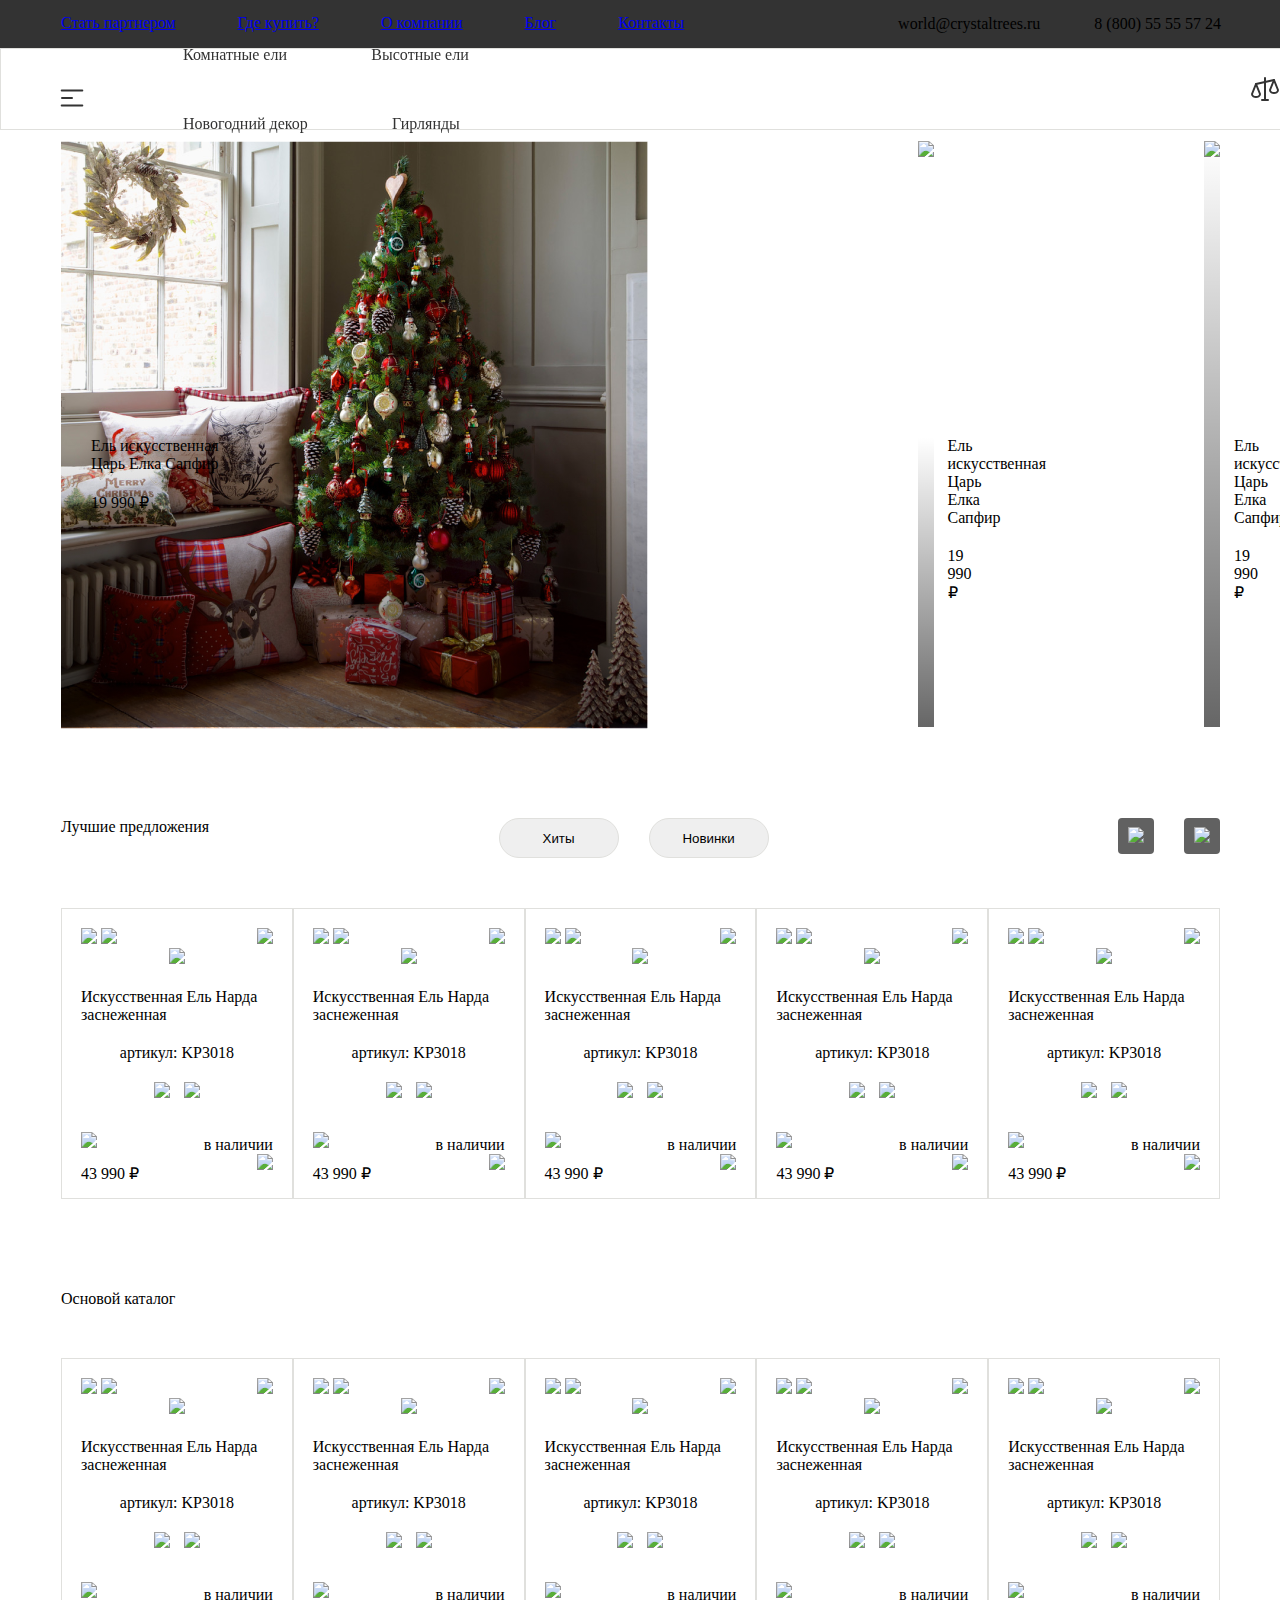
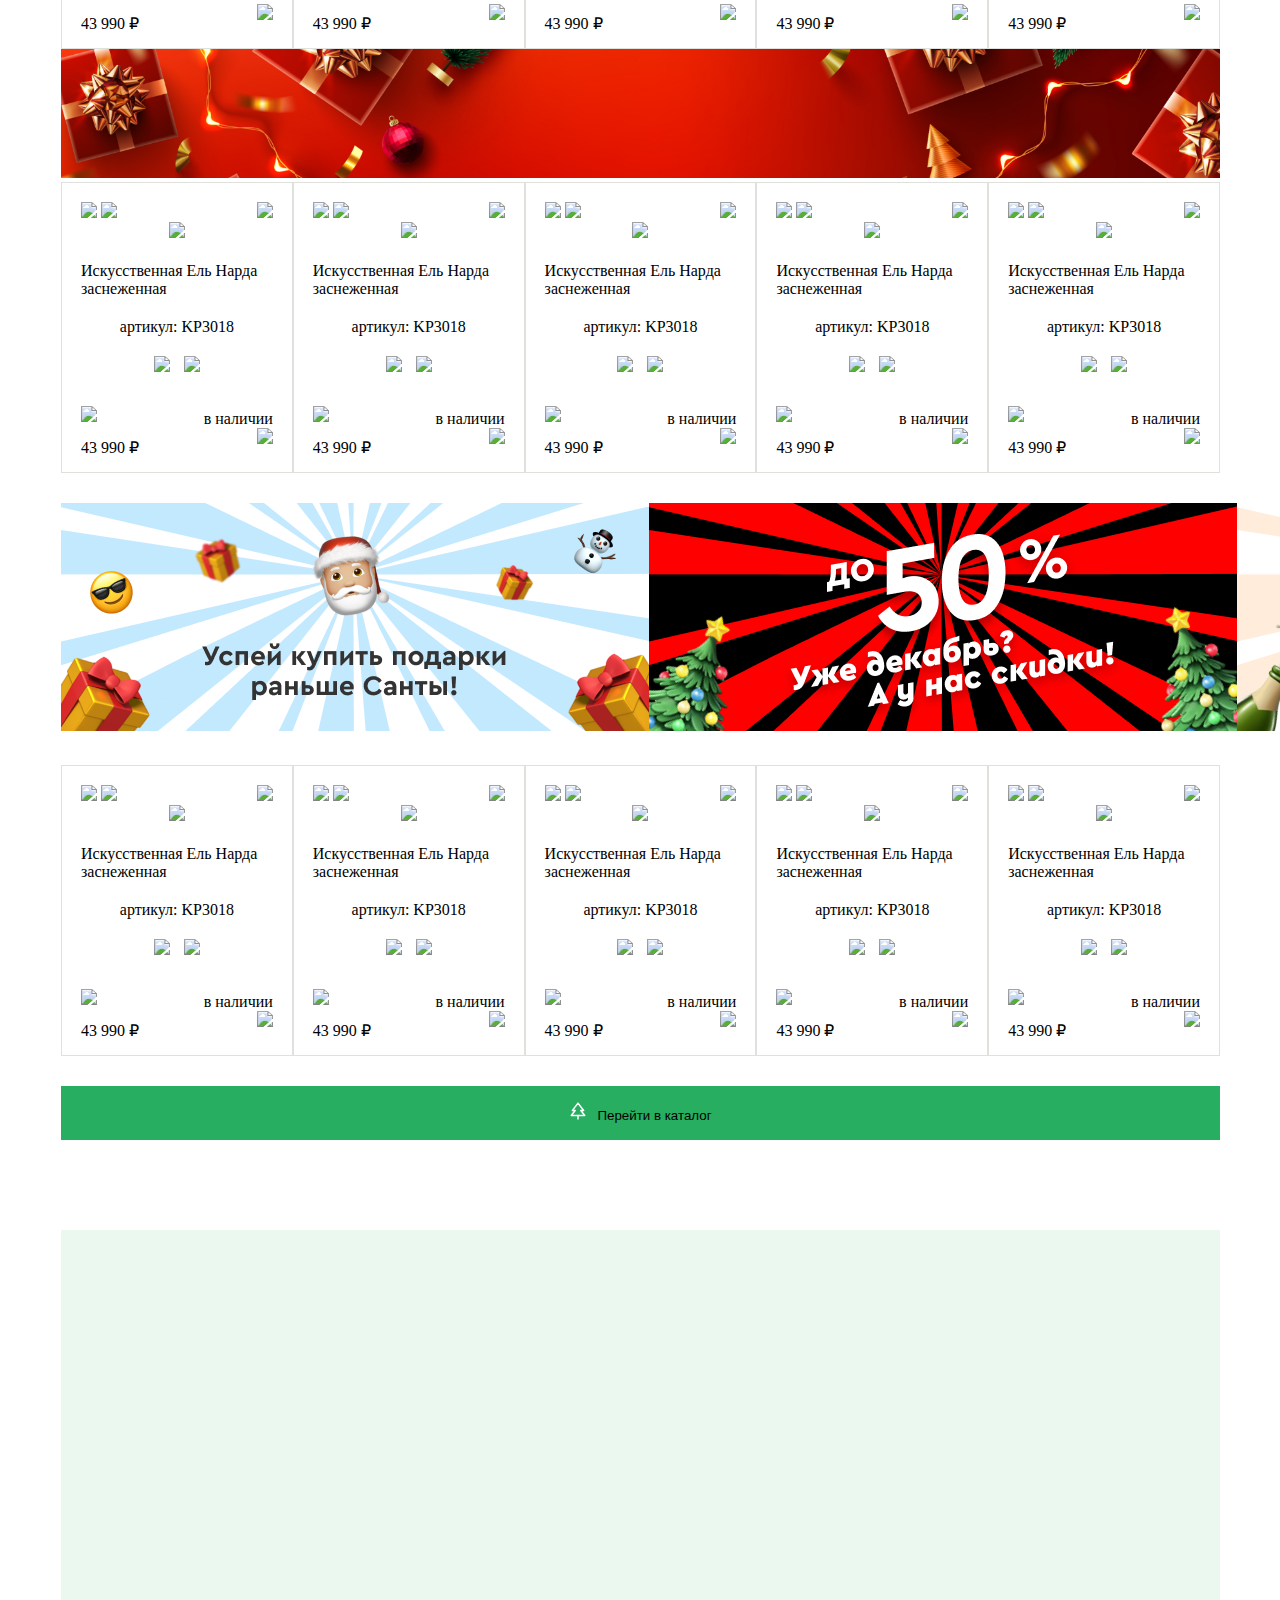
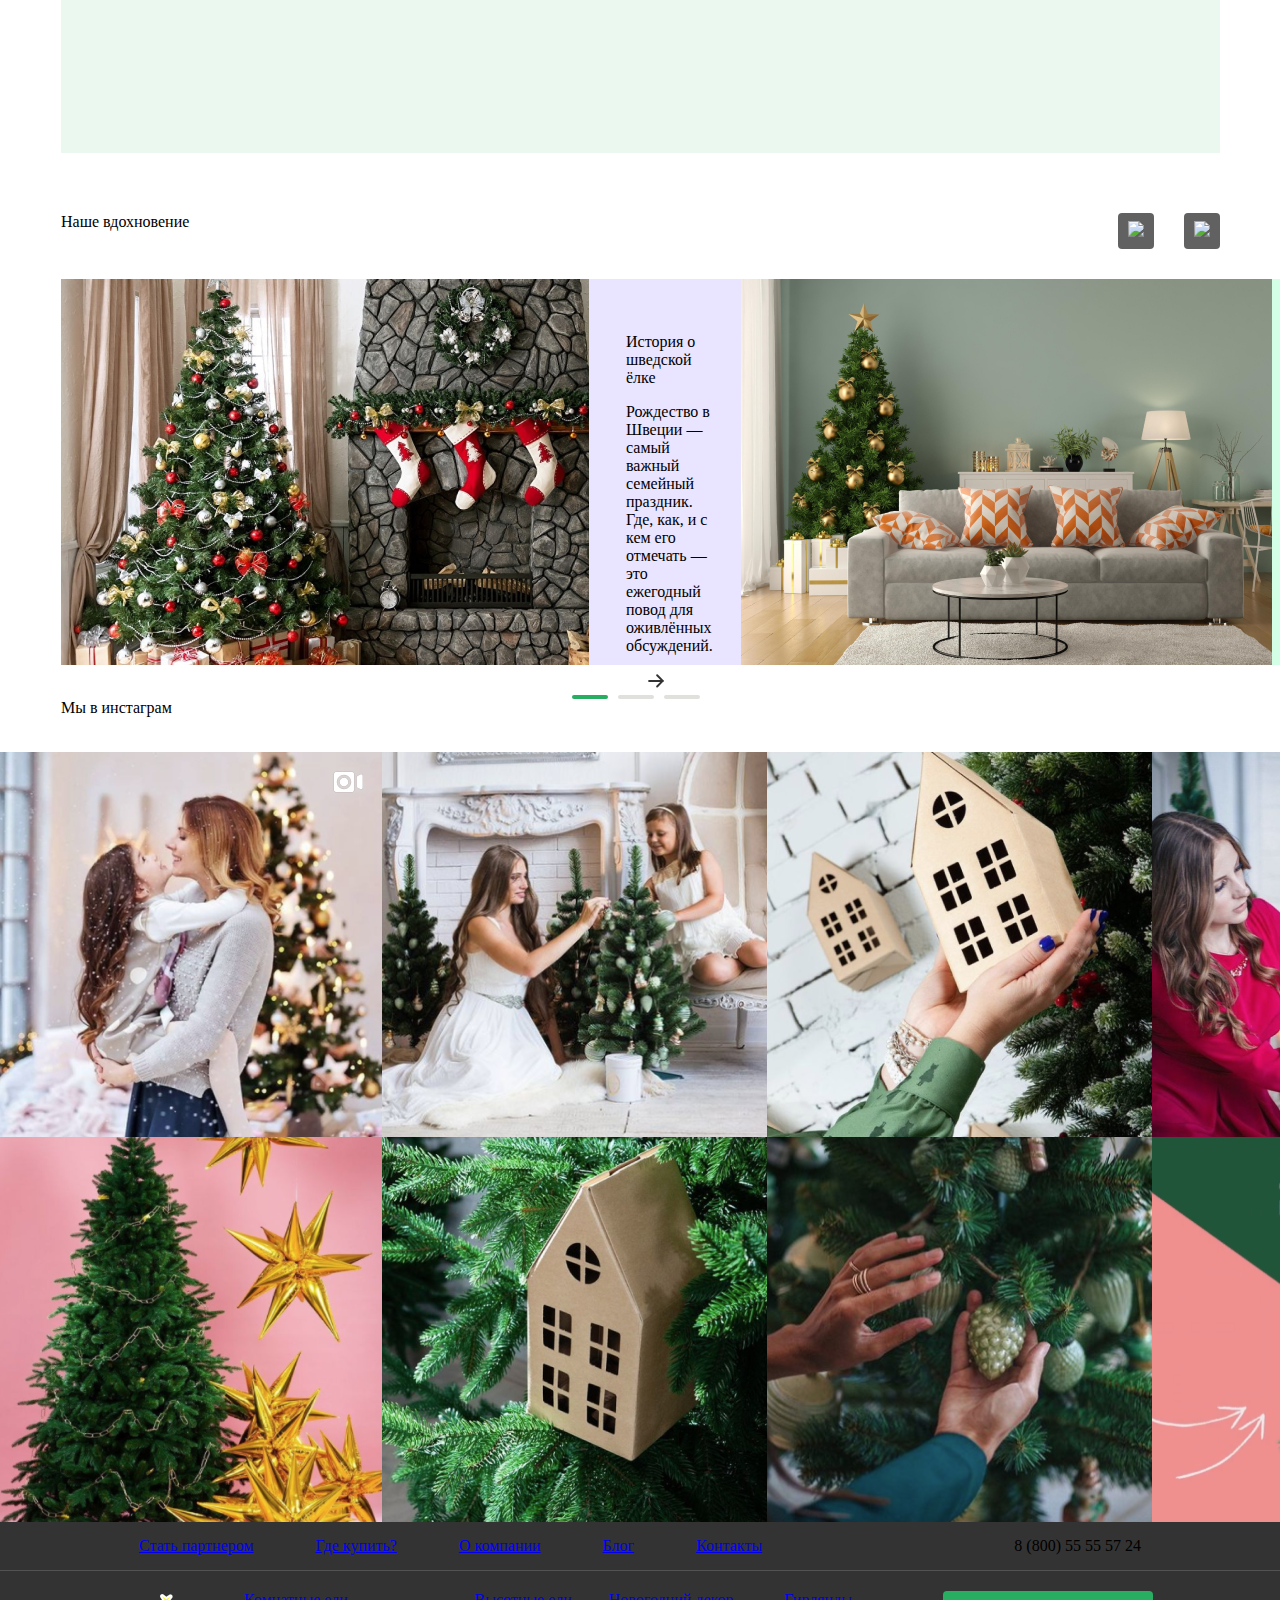
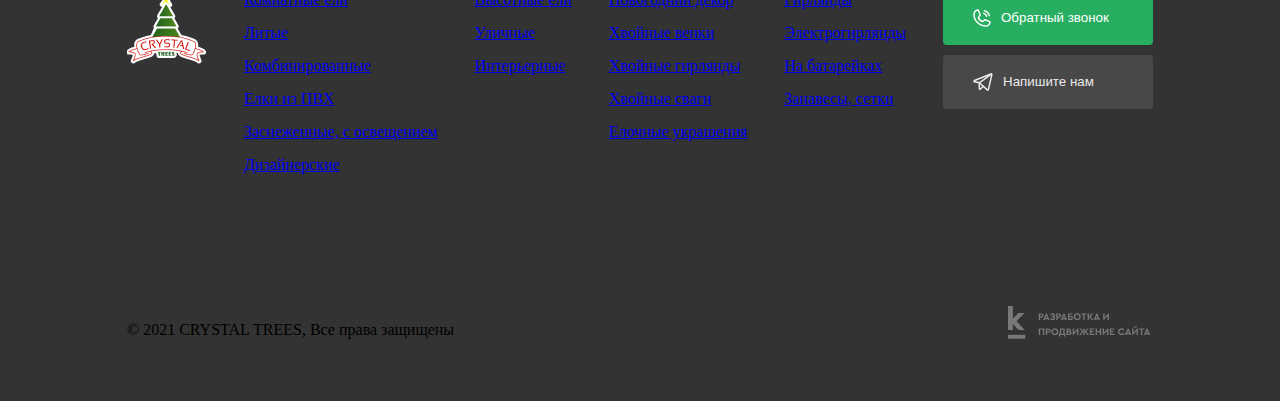
==== index.html @ 67f98f0d ""doing burger menu"" ====
<!DOCTYPE html>
<html lang="ru">
<head>
    <meta charset="UTF-8">
    <meta name="viewport" content="width=device-width, initial-scale=1.0">
    <title>Главная</title>
    <link type="image/x-icon" rel="icon" href="/public/favicon.ico">
    <link rel="stylesheet" href="css/main.css">
</head>
<body class = "body">
    <div class="wrapper">
            <div class="header">
                <div class="top_line">
                    <a class = "link" href="//google.com">Стать партнером</a>
                    <a class = "link" href="//google.com">Где купить?</a>
                    <a class = "link" href="//google.com">О компании</a>
                    <a class = "link" href="//google.com">Блог</a>
                    <a class = "link" href="//google.com">Контакты</a>
                </div>
                <div class="info">
                    <span class="email-text">world@crystaltrees.ru</span>
                    <span class="email-text phone">8 (800) 55 55 57 24</span>
                </div>
            </div> 
        <div class="sticky-menu">
            <div class="burger">
                <input id="burger_toggle" type="checkbox">
                <label class="burger_icon" for="burger_toggle"></label>
                <ul class="menu_box">
                    <div class="burger_products">
                        <li>Комнатные ели</li>
                        <li>Высотные ели</li>
                        <li>Новогодний декор</li>
                        <li>Гирлянды</li>
                    </div>
                    <div class="burger_social"></div>
                    <div class="burger_banner"></div>
                </ul>
            </div>
            <div class="logo_wrap">
                <img class="logo" src="/img/logo.svg" alt="">               
            </div>
            <div class="sticky-menu-nav">
                <div class="nav_items">
                    <ul class="nav_items_list">
                        <li class="nav_item_head"><a class="title" href="#">Комнатные ели<span class="arrowdown"></span></a>
                            <ul class="submenu">
                                <li class="nav_item_content">Литые</li>
                                <li class="nav_item_content">Комбинированные</li>
                                <li class="nav_item_content">Елки из ПВХ</li>
                                <li class="nav_item_content">Заснеженные, с освещением</li>
                                <li class="nav_item_content">Дизайнерские</li>
                            </ul>
                        </li>
                        <li class="nav_item_head"><a class="title" href="#">Высотные ели<span class="arrowdown"></span></a></li>
                        <li class="nav_item_head"><a class="title" href="#">Новогодний декор<span class="arrowdown"></span></a></li>
                        <li class="nav_item_head"><a class="title" href="#">Гирлянды<span class="arrowdown"></span></a></li>
                    </ul>
                </div>
            </div>
            <div class="sticky-menu-func">
                <div class="search">
                </div>
                <div class="scales">
                </div>
            </div>
        </div>
        <div class="container">
        <div class="banner">
            <div class="banner-wrap">
                <div class="ad">
                    <div class="bg_image">
                        <img src="/img/tsarspruce.png">
                    </div>
                    <div class="text_wrap">
                        <div class="bg"></div>
                        <div class="product_type">
                            <span>Ель искусственная</span>
                        </div>
                        <div class="product_name">
                            <span>Царь Елка Сапфир </span>
                        </div>
                        <div class="space-between product_price">
                            <span>19 990 ₽</span>
                        </div>
                    </div>
                </div>
                <div class="ad">
                    <div class="bg_image">
                        <img src="/img/tsarspruce2.png">
                    </div>
                    <div class="text_wrap">
                        <div class="bg"></div>
                        <div class="product_type">
                            <span>Ель искусственная</span>
                        </div>
                        <div class="product_name">
                            <span>Царь Елка Сапфир </span>
                        </div>
                        <div class="space-between product_price">
                            <span>19 990 ₽</span>
                        </div>
                    </div>
                </div>
                <div class="ad">
                    <div class="bg"></div>
                    <div class="bg_image">
                        <img src="/img/tsarspruce3.png">
                    </div>
                    <div class="text_wrap">
                        <div class="product_type">
                            <span>Ель искусственная</span>
                        </div>
                        <div class="product_name">
                            <span>Царь Елка Сапфир </span>
                        </div>
                        <div class="space-between product_price">
                            <span>19 990 ₽</span>
                        </div>
                    </div>
                </div>
            </div>
        </div>
        <div class="showcase best_offer">
            <div class="top">
                <span class="section_title">Лучшие предложения</span>
                <div class="buttons top">
                    <button class="best_offer__button">Хиты</button>
                    <button class="best_offer__button">Новинки</button>
                </div>
                <div class="arrows top">
                    <button class="best_offer_nav_button"><img src="/img/arrowleft.svg"></button>
                    <button class="best_offer_nav_button"><img src="/img/arrowright.svg"></button>
                </div>
            </div>
            <div class="best_offer_main_wrapper">
                <div class="best_offer_items">
                    <div class="product_item">
                        <div class="item_icons">
                            <div class="item_icons_badge">
                                <img src="/img/hit.svg">
                                <img src="/img/gift.svg">
                            </div>
                            <img class="showcasescale" src="/img/scalesshowcase.svg">
                        </div>
                        <div class="product_item_top">
                            <div class="item_image gap-between">
                                <img src="/img/sprucegarda.png">
                            </div>
                            <div class="item_name gap-between">
                                <span>Искусственная Ель Нарда заснеженная</span>
                            </div>
                            <div class="item_article gap-between">
                                <span>артикул: KP3018</span>
                            </div>
                            <div class="item_rating">
                                <img class="rating" src="/img/rating.svg">
                                <a href="#"><img src="/img/review.svg"></a>
                            </div>
                        </div>
                        <div class="product_item_bottom">
                            <div class="product_item_height">
                                <a href="#"><img src="/img/size.svg"></a>
                                <span class="avilability">в наличии</span>
                            </div>
                            <div class="product_item_price">
                                <div class="product_item_price_wrap">
                                    <span class="showcase_price">43 990 ₽</span>
                                    <div class="product_item_sale_price"></div>
                                </div>
                                <div class="product_item_buy">
                                    <a><img src="/img/shoppingcartgreen.svg"></a>
                                </div>
                            </div>
                        </div>
                    </div>
                    <div class="product_item">
                        <div class="item_icons">
                            <div class="item_icons_badge">
                                <img src="/img/hit.svg">
                                <img src="/img/gift.svg">
                            </div>
                            <img class="showcasescale" src="/img/scalesshowcase.svg">
                        </div>
                        <div class="product_item_top">
                            <div class="item_image gap-between">
                                <img src="/img/sprucegarda.png">
                            </div>
                            <div class="item_name gap-between">
                                <span>Искусственная Ель Нарда заснеженная</span>
                            </div>
                            <div class="item_article gap-between">
                                <span>артикул: KP3018</span>
                            </div>
                            <div class="item_rating">
                                <img class="rating" src="/img/rating.svg">
                                <a href="#"><img src="/img/review.svg"></a>
                            </div>
                        </div>
                        <div class="product_item_bottom">
                            <div class="product_item_height">
                                <a href="#"><img src="/img/size.svg"></a>
                                <span class="avilability">в наличии</span>
                            </div>
                            <div class="product_item_price">
                                <div class="product_item_price_wrap">
                                    <span class="showcase_price">43 990 ₽</span>
                                    <div class="product_item_sale_price"></div>
                                </div>
                                <div class="product_item_buy">
                                    <a><img src="/img/shoppingcartgreen.svg"></a>
                                </div>
                            </div>
                        </div>
                    </div>
                    <div class="product_item">
                        <div class="item_icons">
                            <div class="item_icons_badge">
                                <img src="/img/hit.svg">
                                <img src="/img/gift.svg">
                            </div>
                            <img class="showcasescale" src="/img/scalesshowcase.svg">
                        </div>
                        <div class="product_item_top">
                            <div class="item_image gap-between">
                                <img src="/img/sprucegarda.png">
                            </div>
                            <div class="item_name gap-between">
                                <span>Искусственная Ель Нарда заснеженная</span>
                            </div>
                            <div class="item_article gap-between">
                                <span>артикул: KP3018</span>
                            </div>
                            <div class="item_rating">
                                <img class="rating" src="/img/rating.svg">
                                <a href="#"><img src="/img/review.svg"></a>
                            </div>
                        </div>
                        <div class="product_item_bottom">
                            <div class="product_item_height">
                                <a href="#"><img src="/img/size.svg"></a>
                                <span class="avilability">в наличии</span>
                            </div>
                            <div class="product_item_price">
                                <div class="product_item_price_wrap">
                                    <span class="showcase_price">43 990 ₽</span>
                                    <div class="product_item_sale_price"></div>
                                </div>
                                <div class="product_item_buy">
                                    <a><img src="/img/shoppingcartgreen.svg"></a>
                                </div>
                            </div>
                        </div>
                    </div>
                    <div class="product_item">
                        <div class="item_icons">
                            <div class="item_icons_badge">
                                <img src="/img/hit.svg">
                                <img src="/img/gift.svg">
                            </div>
                            <img class="showcasescale" src="/img/scalesshowcase.svg">
                        </div>
                        <div class="product_item_top">
                            <div class="item_image gap-between">
                                <img src="/img/sprucegarda.png">
                            </div>
                            <div class="item_name gap-between">
                                <span>Искусственная Ель Нарда заснеженная</span>
                            </div>
                            <div class="item_article gap-between">
                                <span>артикул: KP3018</span>
                            </div>
                            <div class="item_rating">
                                <img class="rating" src="/img/rating.svg">
                                <a href="#"><img src="/img/review.svg"></a>
                            </div>
                        </div>
                        <div class="product_item_bottom">
                            <div class="product_item_height">
                                <a href="#"><img src="/img/size.svg"></a>
                                <span class="avilability">в наличии</span>
                            </div>
                            <div class="product_item_price">
                                <div class="product_item_price_wrap">
                                    <span class="showcase_price">43 990 ₽</span>
                                    <div class="product_item_sale_price"></div>
                                </div>
                                <div class="product_item_buy">
                                    <a><img src="/img/shoppingcartgreen.svg"></a>
                                </div>
                            </div>
                        </div>
                    </div>
                    <div class="product_item">
                        <div class="item_icons">
                            <div class="item_icons_badge">
                                <img src="/img/hit.svg">
                                <img src="/img/gift.svg">
                            </div>
                            <img class="showcasescale" src="/img/scalesshowcase.svg">
                        </div>
                        <div class="product_item_top">
                            <div class="item_image gap-between">
                                <img src="/img/sprucegarda.png">
                            </div>
                            <div class="item_name gap-between">
                                <span>Искусственная Ель Нарда заснеженная</span>
                            </div>
                            <div class="item_article gap-between">
                                <span>артикул: KP3018</span>
                            </div>
                            <div class="item_rating">
                                <img class="rating" src="/img/rating.svg">
                                <a href="#"><img src="/img/review.svg"></a>
                            </div>
                        </div>
                        <div class="product_item_bottom">
                            <div class="product_item_height">
                                <a href="#"><img src="/img/size.svg"></a>
                                <span class="avilability">в наличии</span>
                            </div>
                            <div class="product_item_price">
                                <div class="product_item_price_wrap">
                                    <span class="showcase_price">43 990 ₽</span>
                                    <div class="product_item_sale_price"></div>
                                </div>
                                <div class="product_item_buy">
                                    <a><img src="/img/shoppingcartgreen.svg"></a>
                                </div>
                            </div>
                        </div>
                    </div>
                </div>
            </div>
        </div>
        <div class="showcase main_catalog">
            <div class="top">
                <span class="section_title">Основой каталог</span>
            </div>
            <div class="main_catalog_main_wrapper">
                <div class="main_catalog_items">
                    <div class="promo">
                        <div class="product_item">
                            <div class="item_icons">
                                <div class="item_icons_badge">
                                    <img src="/img/hit.svg">
                                    <img src="/img/gift.svg">
                                </div>
                                <img class="showcasescale" src="/img/scalesshowcase.svg">
                            </div>
                            <div class="product_item_top">
                                <div class="item_image gap-between">
                                    <img src="/img/sprucegarda.png">
                                </div>
                                <div class="item_name gap-between">
                                    <span>Искусственная Ель Нарда заснеженная</span>
                                </div>
                                <div class="item_article gap-between">
                                    <span>артикул: KP3018</span>
                                </div>
                                <div class="item_rating">
                                    <img class="rating" src="/img/rating.svg">
                                    <a href="#"><img src="/img/review.svg"></a>
                                </div>
                            </div>
                            <div class="product_item_bottom">
                                <div class="product_item_height">
                                    <a href="#"><img src="/img/size.svg"></a>
                                    <span class="avilability">в наличии</span>
                                </div>
                                <div class="product_item_price">
                                    <div class="product_item_price_wrap">
                                        <span class="showcase_price">43 990 ₽</span>
                                        <div class="product_item_sale_price"></div>
                                    </div>
                                    <div class="product_item_buy">
                                        <a><img src="/img/shoppingcartgreen.svg"></a>
                                    </div>
                                </div>
                            </div>
                        </div>
                        <div class="product_item">
                            <div class="item_icons">
                                <div class="item_icons_badge">
                                    <img src="/img/hit.svg">
                                    <img src="/img/gift.svg">
                                </div>
                                <img class="showcasescale" src="/img/scalesshowcase.svg">
                            </div>
                            <div class="product_item_top">
                                <div class="item_image gap-between">
                                    <img src="/img/sprucegarda.png">
                                </div>
                                <div class="item_name gap-between">
                                    <span>Искусственная Ель Нарда заснеженная</span>
                                </div>
                                <div class="item_article gap-between">
                                    <span>артикул: KP3018</span>
                                </div>
                                <div class="item_rating">
                                    <img class="rating" src="/img/rating.svg">
                                    <a href="#"><img src="/img/review.svg"></a>
                                </div>
                            </div>
                            <div class="product_item_bottom">
                                <div class="product_item_height">
                                    <a href="#"><img src="/img/size.svg"></a>
                                    <span class="avilability">в наличии</span>
                                </div>
                                <div class="product_item_price">
                                    <div class="product_item_price_wrap">
                                        <span class="showcase_price">43 990 ₽</span>
                                        <div class="product_item_sale_price"></div>
                                    </div>
                                    <div class="product_item_buy">
                                        <a><img src="/img/shoppingcartgreen.svg"></a>
                                    </div>
                                </div>
                            </div>
                        </div>
                        <div class="product_item">
                            <div class="item_icons">
                                <div class="item_icons_badge">
                                    <img src="/img/hit.svg">
                                    <img src="/img/gift.svg">
                                </div>
                                <img class="showcasescale" src="/img/scalesshowcase.svg">
                            </div>
                            <div class="product_item_top">
                                <div class="item_image gap-between">
                                    <img src="/img/sprucegarda.png">
                                </div>
                                <div class="item_name gap-between">
                                    <span>Искусственная Ель Нарда заснеженная</span>
                                </div>
                                <div class="item_article gap-between">
                                    <span>артикул: KP3018</span>
                                </div>
                                <div class="item_rating">
                                    <img class="rating" src="/img/rating.svg">
                                    <a href="#"><img src="/img/review.svg"></a>
                                </div>
                            </div>
                            <div class="product_item_bottom">
                                <div class="product_item_height">
                                    <a href="#"><img src="/img/size.svg"></a>
                                    <span class="avilability">в наличии</span>
                                </div>
                                <div class="product_item_price">
                                    <div class="product_item_price_wrap">
                                        <span class="showcase_price">43 990 ₽</span>
                                        <div class="product_item_sale_price"></div>
                                    </div>
                                    <div class="product_item_buy">
                                        <a><img src="/img/shoppingcartgreen.svg"></a>
                                    </div>
                                </div>
                            </div>
                        </div>
                        <div class="product_item">
                            <div class="item_icons">
                                <div class="item_icons_badge">
                                    <img src="/img/hit.svg">
                                    <img src="/img/gift.svg">
                                </div>
                                <img class="showcasescale" src="/img/scalesshowcase.svg">
                            </div>
                            <div class="product_item_top">
                                <div class="item_image gap-between">
                                    <img src="/img/sprucegarda.png">
                                </div>
                                <div class="item_name gap-between">
                                    <span>Искусственная Ель Нарда заснеженная</span>
                                </div>
                                <div class="item_article gap-between">
                                    <span>артикул: KP3018</span>
                                </div>
                                <div class="item_rating">
                                    <img class="rating" src="/img/rating.svg">
                                    <a href="#"><img src="/img/review.svg"></a>
                                </div>
                            </div>
                            <div class="product_item_bottom">
                                <div class="product_item_height">
                                    <a href="#"><img src="/img/size.svg"></a>
                                    <span class="avilability">в наличии</span>
                                </div>
                                <div class="product_item_price">
                                    <div class="product_item_price_wrap">
                                        <span class="showcase_price">43 990 ₽</span>
                                        <div class="product_item_sale_price"></div>
                                    </div>
                                    <div class="product_item_buy">
                                        <a><img src="/img/shoppingcartgreen.svg"></a>
                                    </div>
                                </div>
                            </div>
                        </div>
                        <div class="product_item">
                            <div class="item_icons">
                                <div class="item_icons_badge">
                                    <img src="/img/hit.svg">
                                    <img src="/img/gift.svg">
                                </div>
                                <img class="showcasescale" src="/img/scalesshowcase.svg">
                            </div>
                            <div class="product_item_top">
                                <div class="item_image gap-between">
                                    <img src="/img/sprucegarda.png">
                                </div>
                                <div class="item_name gap-between">
                                    <span>Искусственная Ель Нарда заснеженная</span>
                                </div>
                                <div class="item_article gap-between">
                                    <span>артикул: KP3018</span>
                                </div>
                                <div class="item_rating">
                                    <img class="rating" src="/img/rating.svg">
                                    <a href="#"><img src="/img/review.svg"></a>
                                </div>
                            </div>
                            <div class="product_item_bottom">
                                <div class="product_item_height">
                                    <a href="#"><img src="/img/size.svg"></a>
                                    <span class="avilability">в наличии</span>
                                </div>
                                <div class="product_item_price">
                                    <div class="product_item_price_wrap">
                                        <span class="showcase_price">43 990 ₽</span>
                                        <div class="product_item_sale_price"></div>
                                    </div>
                                    <div class="product_item_buy">
                                        <a><img src="/img/shoppingcartgreen.svg"></a>
                                    </div>
                                </div>
                            </div>
                        </div>
                    </div>  
                    <div class="big_banner">
                        <img class="big_banner__img" src="/img/bigbanner.png">
                    </div>
                    <div class="promo">
                        <div class="product_item">
                            <div class="item_icons">
                                <div class="item_icons_badge">
                                    <img src="/img/hit.svg">
                                    <img src="/img/gift.svg">
                                </div>
                                <img class="showcasescale" src="/img/scalesshowcase.svg">
                            </div>
                            <div class="product_item_top">
                                <div class="item_image gap-between">
                                    <img src="/img/sprucegarda.png">
                                </div>
                                <div class="item_name gap-between">
                                    <span>Искусственная Ель Нарда заснеженная</span>
                                </div>
                                <div class="item_article gap-between">
                                    <span>артикул: KP3018</span>
                                </div>
                                <div class="item_rating">
                                    <img class="rating" src="/img/rating.svg">
                                    <a href="#"><img src="/img/review.svg"></a>
                                </div>
                            </div>
                            <div class="product_item_bottom">
                                <div class="product_item_height">
                                    <a href="#"><img src="/img/size.svg"></a>
                                    <span class="avilability">в наличии</span>
                                </div>
                                <div class="product_item_price">
                                    <div class="product_item_price_wrap">
                                        <span class="showcase_price">43 990 ₽</span>
                                        <div class="product_item_sale_price"></div>
                                    </div>
                                    <div class="product_item_buy">
                                        <a><img src="/img/shoppingcartgreen.svg"></a>
                                    </div>
                                </div>
                            </div>
                        </div>
                        <div class="product_item">
                            <div class="item_icons">
                                <div class="item_icons_badge">
                                    <img src="/img/hit.svg">
                                    <img src="/img/gift.svg">
                                </div>
                                <img class="showcasescale" src="/img/scalesshowcase.svg">
                            </div>
                            <div class="product_item_top">
                                <div class="item_image gap-between">
                                    <img src="/img/sprucegarda.png">
                                </div>
                                <div class="item_name gap-between">
                                    <span>Искусственная Ель Нарда заснеженная</span>
                                </div>
                                <div class="item_article gap-between">
                                    <span>артикул: KP3018</span>
                                </div>
                                <div class="item_rating">
                                    <img class="rating" src="/img/rating.svg">
                                    <a href="#"><img src="/img/review.svg"></a>
                                </div>
                            </div>
                            <div class="product_item_bottom">
                                <div class="product_item_height">
                                    <a href="#"><img src="/img/size.svg"></a>
                                    <span class="avilability">в наличии</span>
                                </div>
                                <div class="product_item_price">
                                    <div class="product_item_price_wrap">
                                        <span class="showcase_price">43 990 ₽</span>
                                        <div class="product_item_sale_price"></div>
                                    </div>
                                    <div class="product_item_buy">
                                        <a><img src="/img/shoppingcartgreen.svg"></a>
                                    </div>
                                </div>
                            </div>
                        </div>
                        <div class="product_item">
                            <div class="item_icons">
                                <div class="item_icons_badge">
                                    <img src="/img/hit.svg">
                                    <img src="/img/gift.svg">
                                </div>
                                <img class="showcasescale" src="/img/scalesshowcase.svg">
                            </div>
                            <div class="product_item_top">
                                <div class="item_image gap-between">
                                    <img src="/img/sprucegarda.png">
                                </div>
                                <div class="item_name gap-between">
                                    <span>Искусственная Ель Нарда заснеженная</span>
                                </div>
                                <div class="item_article gap-between">
                                    <span>артикул: KP3018</span>
                                </div>
                                <div class="item_rating">
                                    <img class="rating" src="/img/rating.svg">
                                    <a href="#"><img src="/img/review.svg"></a>
                                </div>
                            </div>
                            <div class="product_item_bottom">
                                <div class="product_item_height">
                                    <a href="#"><img src="/img/size.svg"></a>
                                    <span class="avilability">в наличии</span>
                                </div>
                                <div class="product_item_price">
                                    <div class="product_item_price_wrap">
                                        <span class="showcase_price">43 990 ₽</span>
                                        <div class="product_item_sale_price"></div>
                                    </div>
                                    <div class="product_item_buy">
                                        <a><img src="/img/shoppingcartgreen.svg"></a>
                                    </div>
                                </div>
                            </div>
                        </div>
                        <div class="product_item">
                            <div class="item_icons">
                                <div class="item_icons_badge">
                                    <img src="/img/hit.svg">
                                    <img src="/img/gift.svg">
                                </div>
                                <img class="showcasescale" src="/img/scalesshowcase.svg">
                            </div>
                            <div class="product_item_top">
                                <div class="item_image gap-between">
                                    <img src="/img/sprucegarda.png">
                                </div>
                                <div class="item_name gap-between">
                                    <span>Искусственная Ель Нарда заснеженная</span>
                                </div>
                                <div class="item_article gap-between">
                                    <span>артикул: KP3018</span>
                                </div>
                                <div class="item_rating">
                                    <img class="rating" src="/img/rating.svg">
                                    <a href="#"><img src="/img/review.svg"></a>
                                </div>
                            </div>
                            <div class="product_item_bottom">
                                <div class="product_item_height">
                                    <a href="#"><img src="/img/size.svg"></a>
                                    <span class="avilability">в наличии</span>
                                </div>
                                <div class="product_item_price">
                                    <div class="product_item_price_wrap">
                                        <span class="showcase_price">43 990 ₽</span>
                                        <div class="product_item_sale_price"></div>
                                    </div>
                                    <div class="product_item_buy">
                                        <a><img src="/img/shoppingcartgreen.svg"></a>
                                    </div>
                                </div>
                            </div>
                        </div>
                        <div class="product_item">
                            <div class="item_icons">
                                <div class="item_icons_badge">
                                    <img src="/img/hit.svg">
                                    <img src="/img/gift.svg">
                                </div>
                                <img class="showcasescale" src="/img/scalesshowcase.svg">
                            </div>
                            <div class="product_item_top">
                                <div class="item_image gap-between">
                                    <img src="/img/sprucegarda.png">
                                </div>
                                <div class="item_name gap-between">
                                    <span>Искусственная Ель Нарда заснеженная</span>
                                </div>
                                <div class="item_article gap-between">
                                    <span>артикул: KP3018</span>
                                </div>
                                <div class="item_rating">
                                    <img class="rating" src="/img/rating.svg">
                                    <a href="#"><img src="/img/review.svg"></a>
                                </div>
                            </div>
                            <div class="product_item_bottom">
                                <div class="product_item_height">
                                    <a href="#"><img src="/img/size.svg"></a>
                                    <span class="avilability">в наличии</span>
                                </div>
                                <div class="product_item_price">
                                    <div class="product_item_price_wrap">
                                        <span class="showcase_price">43 990 ₽</span>
                                        <div class="product_item_sale_price"></div>
                                    </div>
                                    <div class="product_item_buy">
                                        <a><img src="/img/shoppingcartgreen.svg"></a>
                                    </div>
                                </div>
                            </div>
                        </div>
                    </div>
                    <div class="small_banners">
                        <a href="#" class="banner_item"><img src="/img/smallbanner1.png"></a>
                        <a href="#" class="banner_item"><img src="/img/smallbanner2.png"></a>
                        <a href="#" class="banner_item"><img src="/img/smallbanner3.png"></a>
                    </div>
                    <div class="under_promo promo">
                        <div class="product_item">
                            <div class="item_icons">
                                <div class="item_icons_badge">
                                    <img src="/img/hit.svg">
                                    <img src="/img/gift.svg">
                                </div>
                                <img class="showcasescale" src="/img/scalesshowcase.svg">
                            </div>
                            <div class="product_item_top">
                                <div class="item_image gap-between">
                                    <img src="/img/sprucegarda.png">
                                </div>
                                <div class="item_name gap-between">
                                    <span>Искусственная Ель Нарда заснеженная</span>
                                </div>
                                <div class="item_article gap-between">
                                    <span>артикул: KP3018</span>
                                </div>
                                <div class="item_rating">
                                    <img class="rating" src="/img/rating.svg">
                                    <a href="#"><img src="/img/review.svg"></a>
                                </div>
                            </div>
                            <div class="product_item_bottom">
                                <div class="product_item_height">
                                    <a href="#"><img src="/img/size.svg"></a>
                                    <span class="avilability">в наличии</span>
                                </div>
                                <div class="product_item_price">
                                    <div class="product_item_price_wrap">
                                        <span class="showcase_price">43 990 ₽</span>
                                        <div class="product_item_sale_price"></div>
                                    </div>
                                    <div class="product_item_buy">
                                        <a><img src="/img/shoppingcartgreen.svg"></a>
                                    </div>
                                </div>
                            </div>
                        </div>
                        <div class="product_item">
                            <div class="item_icons">
                                <div class="item_icons_badge">
                                    <img src="/img/hit.svg">
                                    <img src="/img/gift.svg">
                                </div>
                                <img class="showcasescale" src="/img/scalesshowcase.svg">
                            </div>
                            <div class="product_item_top">
                                <div class="item_image gap-between">
                                    <img src="/img/sprucegarda.png">
                                </div>
                                <div class="item_name gap-between">
                                    <span>Искусственная Ель Нарда заснеженная</span>
                                </div>
                                <div class="item_article gap-between">
                                    <span>артикул: KP3018</span>
                                </div>
                                <div class="item_rating">
                                    <img class="rating" src="/img/rating.svg">
                                    <a href="#"><img src="/img/review.svg"></a>
                                </div>
                            </div>
                            <div class="product_item_bottom">
                                <div class="product_item_height">
                                    <a href="#"><img src="/img/size.svg"></a>
                                    <span class="avilability">в наличии</span>
                                </div>
                                <div class="product_item_price">
                                    <div class="product_item_price_wrap">
                                        <span class="showcase_price">43 990 ₽</span>
                                        <div class="product_item_sale_price"></div>
                                    </div>
                                    <div class="product_item_buy">
                                        <a><img src="/img/shoppingcartgreen.svg"></a>
                                    </div>
                                </div>
                            </div>
                        </div>
                        <div class="product_item">
                            <div class="item_icons">
                                <div class="item_icons_badge">
                                    <img src="/img/hit.svg">
                                    <img src="/img/gift.svg">
                                </div>
                                <img class="showcasescale" src="/img/scalesshowcase.svg">
                            </div>
                            <div class="product_item_top">
                                <div class="item_image gap-between">
                                    <img src="/img/sprucegarda.png">
                                </div>
                                <div class="item_name gap-between">
                                    <span>Искусственная Ель Нарда заснеженная</span>
                                </div>
                                <div class="item_article gap-between">
                                    <span>артикул: KP3018</span>
                                </div>
                                <div class="item_rating">
                                    <img class="rating" src="/img/rating.svg">
                                    <a href="#"><img src="/img/review.svg"></a>
                                </div>
                            </div>
                            <div class="product_item_bottom">
                                <div class="product_item_height">
                                    <a href="#"><img src="/img/size.svg"></a>
                                    <span class="avilability">в наличии</span>
                                </div>
                                <div class="product_item_price">
                                    <div class="product_item_price_wrap">
                                        <span class="showcase_price">43 990 ₽</span>
                                        <div class="product_item_sale_price"></div>
                                    </div>
                                    <div class="product_item_buy">
                                        <a><img src="/img/shoppingcartgreen.svg"></a>
                                    </div>
                                </div>
                            </div>
                        </div>
                        <div class="product_item">
                            <div class="item_icons">
                                <div class="item_icons_badge">
                                    <img src="/img/hit.svg">
                                    <img src="/img/gift.svg">
                                </div>
                                <img class="showcasescale" src="/img/scalesshowcase.svg">
                            </div>
                            <div class="product_item_top">
                                <div class="item_image gap-between">
                                    <img src="/img/sprucegarda.png">
                                </div>
                                <div class="item_name gap-between">
                                    <span>Искусственная Ель Нарда заснеженная</span>
                                </div>
                                <div class="item_article gap-between">
                                    <span>артикул: KP3018</span>
                                </div>
                                <div class="item_rating">
                                    <img class="rating" src="/img/rating.svg">
                                    <a href="#"><img src="/img/review.svg"></a>
                                </div>
                            </div>
                            <div class="product_item_bottom">
                                <div class="product_item_height">
                                    <a href="#"><img src="/img/size.svg"></a>
                                    <span class="avilability">в наличии</span>
                                </div>
                                <div class="product_item_price">
                                    <div class="product_item_price_wrap">
                                        <span class="showcase_price">43 990 ₽</span>
                                        <div class="product_item_sale_price"></div>
                                    </div>
                                    <div class="product_item_buy">
                                        <a><img src="/img/shoppingcartgreen.svg"></a>
                                    </div>
                                </div>
                            </div>
                        </div>
                        <div class="product_item">
                            <div class="item_icons">
                                <div class="item_icons_badge">
                                    <img src="/img/hit.svg">
                                    <img src="/img/gift.svg">
                                </div>
                                <img class="showcasescale" src="/img/scalesshowcase.svg">
                            </div>
                            <div class="product_item_top">
                                <div class="item_image gap-between">
                                    <img src="/img/sprucegarda.png">
                                </div>
                                <div class="item_name gap-between">
                                    <span>Искусственная Ель Нарда заснеженная</span>
                                </div>
                                <div class="item_article gap-between">
                                    <span>артикул: KP3018</span>
                                </div>
                                <div class="item_rating">
                                    <img class="rating" src="/img/rating.svg">
                                    <a href="#"><img src="/img/review.svg"></a>
                                </div>
                            </div>
                            <div class="product_item_bottom">
                                <div class="product_item_height">
                                    <a href="#"><img src="/img/size.svg"></a>
                                    <span class="avilability">в наличии</span>
                                </div>
                                <div class="product_item_price">
                                    <div class="product_item_price_wrap">
                                        <span class="showcase_price">43 990 ₽</span>
                                        <div class="product_item_sale_price"></div>
                                    </div>
                                    <div class="product_item_buy">
                                        <a><img src="/img/shoppingcartgreen.svg"></a>
                                    </div>
                                </div>
                            </div>
                        </div>
                    </div>
                    <div class="go_catalog_button_wrap">
                        <a href="catalog.html"><button class = "go_catalog"><img class="gap" src="/img/spruceinbutton.svg">Перейти в каталог</button></a>  
                    </div> 
                </div>
            </div>            
        </div>
        <div class="history_banner">
            <div class="history_banner_wrapper"></div>
        </div>
        <div class="inspiration">
            <div class="top">
                <span class="section_title">Наше вдохновение</span>
                <div class="arrows top">
                    <button class="best_offer_nav_button"><img src="/img/arrowleft.svg"></button>
                    <button class="best_offer_nav_button"><img src="/img/arrowright.svg"></button>
                </div>
            </div>
            <div class="inspiration_main">
                <div class="inspiration_item">
                    <a><img src="/img/insp1.png"></a>
                    <div class="inspiration_item_desc">
                        <a class="inspiration_item_title">История о шведской ёлке</a>
                        <p class="article">​Рождество в Швеции — самый важный семейный праздник. Где, как, и с кем его отмечать — это ежегодный повод для оживлённых обсуждений.</p>
                        <a href="#" class="inspiration_nav_button"><img src="/img/arrowrightinsp.svg"></a>
                    </div>
                </div>
                <div class="inspiration_item">
                    <a><img src="/img/insp2.png"></a>
                    <div class="inspiration_item_desc green">
                        <a class="inspiration_item_title">Главные новогодние тренды 2022</a>
                        <p class="article">На любом торжественном мероприятии праздничный стол является одним из важнейших элементов, поэтому создать вкусный новогодний декор вы просто обязаны.</p>
                        <a href="#" class="inspiration_nav_button"><img src="/img/arrowrightinsp.svg"></a>
                    </div>
                </div>
            </div>
            <div class="dots_slider">
                    <button class="dot active"></button>
                    <button class="dot"></button>
                    <button class="dot"></button>
            </div>
        </div>
    </div>
        <div class="instagram">
            <div class="top container">
                <span class="section_title">Мы в инстаграм</span>
            </div>
            <div class="instagram_main">
                <div class="instagram_main_row">
                    <img src="/img/insphoto1.png">
                    <img src="/img/insphoto2.png">
                    <img src="/img/insphoto3.png">
                    <img src="/img/insphoto4.png">
                    <img src="/img/insphoto5.png">
                </div>
                <div class="instagram_main_row">
                    <img src="/img/insphoto6.png">
                    <img src="/img/insphoto7.png">
                    <img src="/img/insphoto8.png">
                    <img src="/img/insphoto9.png">
                    <img src="/img/insphoto10.png">
                </div>
            </div>
        </div>
        <div class="footer">
           <div class="footer_top_line">
               <div class="footer_top_line_func">
                <a class = "link" href="//google.com">Стать партнером</a>
                <a class = "link" href="//google.com">Где купить?</a>
                <a class = "link" href="//google.com">О компании</a>
                <a class = "link" href="//google.com">Блог</a>
                <a class = "link" href="//google.com">Контакты</a>
               </div>
                <div class="footer_top_line_info">
                    <span class="email-text phone">8 (800) 55 55 57 24</span>
                </div>
           </div>
           <div class="footer_main_line">
            <div class="footer_main_line_logo">
                <img src="/img/bottomlinelogo.png">
            </div>
               <div class="product">
                   <div class="name"><a href="#">Комнатные ели</a></div>
                   <div class="types">
                       <a href="#">Литые</a>
                       <a href="#">Комбинированные</a>
                       <a href="#">Елки из ПВХ</a>
                       <a href="#">Заснеженные, с освещением</a>
                       <a href="#">Дизайнерские</a>
                   </div>
               </div>
               <div class="product">
                <div class="name"><a href="#">Высотные ели</a></div>
                <div class="types">
                    <a href="#">Уличные</a>
                    <a href="#">Интерьерные</a>
                </div>
            </div>
            <div class="product">
                <div class="name"><a href="#">Новогодний декор</a></div>
                <div class="types">
                    <a href="#">Хвойные венки</a>
                    <a href="#">Хвойные гирлянды</a>
                    <a href="#">Хвойные сваги</a>
                    <a href="#">Елочные украшения</a>
                </div>
            </div>
               <div class="product">
                <div class="name"><a href="#">Гирлянды</a></div>
                <div class="types">
                    <a href="#">Электрогирлянды</a>
                    <a href="#">На батарейках</a>
                    <a href="#">Занавесы, сетки</a>
                </div>
            </div>
               <div class="footer_main_line_buttons">
                   <button class="callback"><img class="gap" src="/img/callus.svg">Обратный звонок</button>
                   <button class="write_us"><img class="gap" src="/img/writeus.svg">Напишите нам</button>
               </div>
           </div>
           <div class="footer_bottom_line">
               <div class="copyright">
                   <span>© 2021 CRYSTAL TREES, Все права защищены</span>
               </div>
               <div class="social">
                   <div class="facebook"></div>
                   <div class="instagram_icon"></div>
                   <div class="youtube"></div>
               </div>
               <div class="developer">
                   <img src="/img/kompot.svg">
               </div>
           </div>
        </div>
    </div>
</body>
</html>
---- css/main.css ----
@import "common/typography.css";
@import "common/header.css";
@import "common/sticky-menu.css";
@import "common/footer.css";
@import "common/product_item.css";
@import "common/dots_slider.css";
@import "common/burger.css";
@import "layout.css";

.banner-wrap{
    display: flex;
    justify-content: space-between;
    margin-top: 93px;
}
.text_wrap{
    position: absolute;
    bottom: 0;
    left: 0;
    display: flex;
    flex-direction: column;
    margin: 0px;
    max-width: 587px;
    max-height: 290px;
    width: 100%;
    height: 100%;
}
.ad{
    position: relative;
}
.bg{
    position: absolute;
    background: linear-gradient(180deg, #000000 0%, rgba(0, 0, 0, 0) 100%);
    opacity: 0.6;
    transform: rotate(-180deg);
    width: 100%;
    height: 100%;
}
.space-between{
    padding-top: 20px;
}
.bg_image{
    max-height: 586px;
    max-width: 586px;
}
/* Временно */
.product_type{
    padding: 0 30px;
}

.product_name{
    padding: 0 30px;
}
.product_price{
    padding: 20px 30px;
}
/* Временно */
.showcase{
    margin-top: 91px;
}

.top{
    display: flex;
    flex-direction: row;
    justify-content: space-between;
}
.best_offer__button{
    border: 1px solid #E0E0DD;
    border-radius: 100px;
    height: 40px;
    width: 120px;
    margin-right: 30px;
    cursor: pointer;
}
.best_offer_items{
    display: flex;
}
.promo{
    display: flex;
}
.best_offer_nav_button{
    cursor: pointer;
    max-width: 36px;
    max-height: 36px;
    height: 36px;
    width: 36px;
    background-color: #616161;
    border: 0;
    border-radius: 4px;
    margin-left: 30px;
}
.best_offer_main_wrapper{
    padding: 50px 0px 0px 0px;
}
.main_catalog_main_wrapper{
    padding: 50px 0px 0px 0px;
}
.gap-between{
    padding: 0px 0px 20px 0px;
}
.big_banner{
    max-width: 1857px;
    max-height: 198px;
}
.big_banner__img{
    width: 100%;
    height: 100%;
}
.small_banners{
    padding: 30px 0px;
    width: 100%;
    display: flex;
    justify-content: space-between;
}
.banner_item{
    max-width: 588px;
    width: 100%;
}
.go_catalog_button_wrap{
    width: inherit;
    max-height: 54px;
    padding: 30px 0px;
}
.go_catalog{
    background-color: #27AE60;
    border: 0px;
    height: 54px;
    width: 100%;
    cursor: pointer;
}
.gap{
    padding-right: 10px;
}
.history_banner{
    margin: 60px 0px;
    background: #EAF8F0;
    height: 523px;
}
.history_banner_wrapper{
    width: 100%;
    height: 100%; 
}
.inspiration_main{
    margin-top: 30px;
    display: flex;
    justify-content: space-between;
}
.inspiration_item{
    max-height: 386px;
    display: flex;
}
.inspiration_item_desc{
    padding: 54px 28px 24px 37px;
    max-width: 362px;
    background: #E9E4FF;
    display: flex;
    flex-direction: column;
}
.green{
    background: #D2FFE5;
}
.inspiration_nav_button{
    border-radius: 50%;
    width: 60px;
    height: 60px;
    background-color: #fff;
    display: flex;
    align-items: center;
    justify-content: center;
    margin-top: auto;
}
.dots_wrapper{
    display: flex;
    justify-content: space-between;
}
.active{
    background-color: #27AE60;
}
.instagram_main{
    margin-top: 35px;
    display: flex;
    flex-wrap: wrap;
}
.instagram_main_row{
    display: flex;
    width: max-content;
    width: 100%;
}
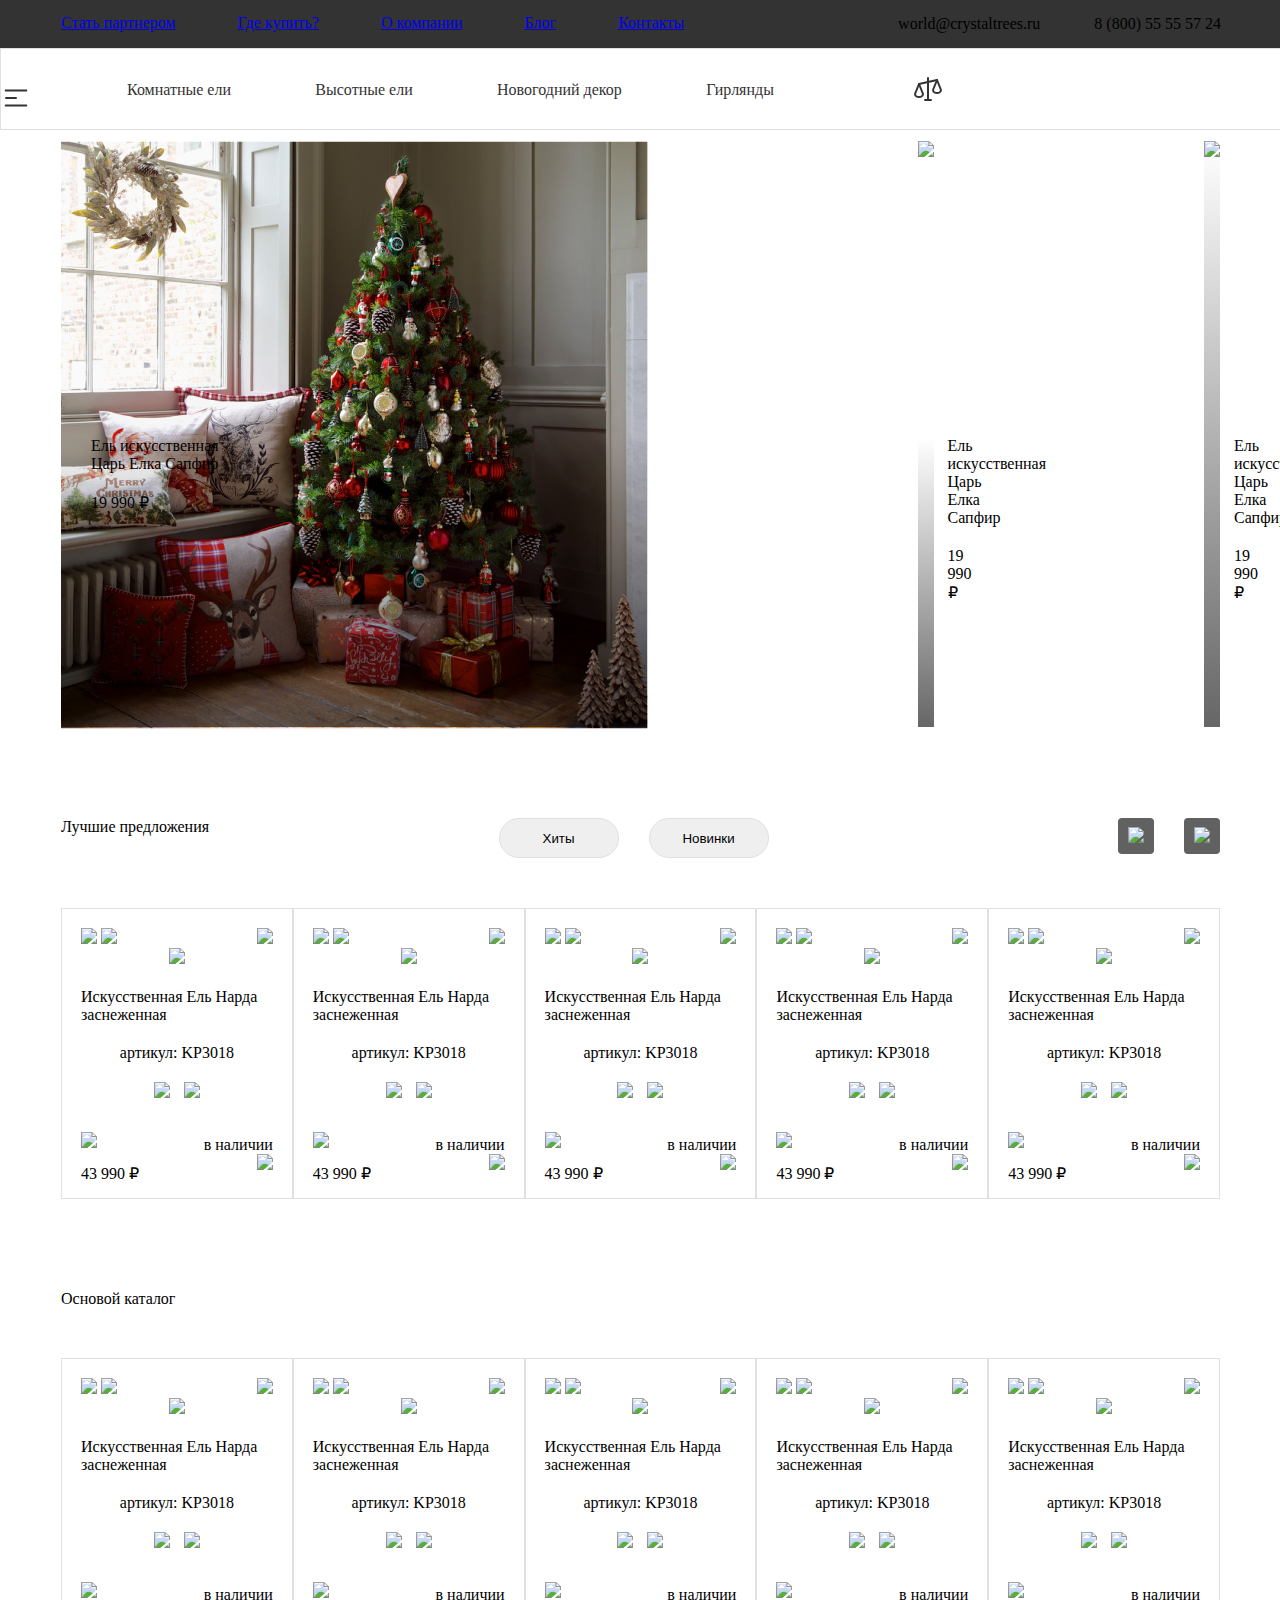
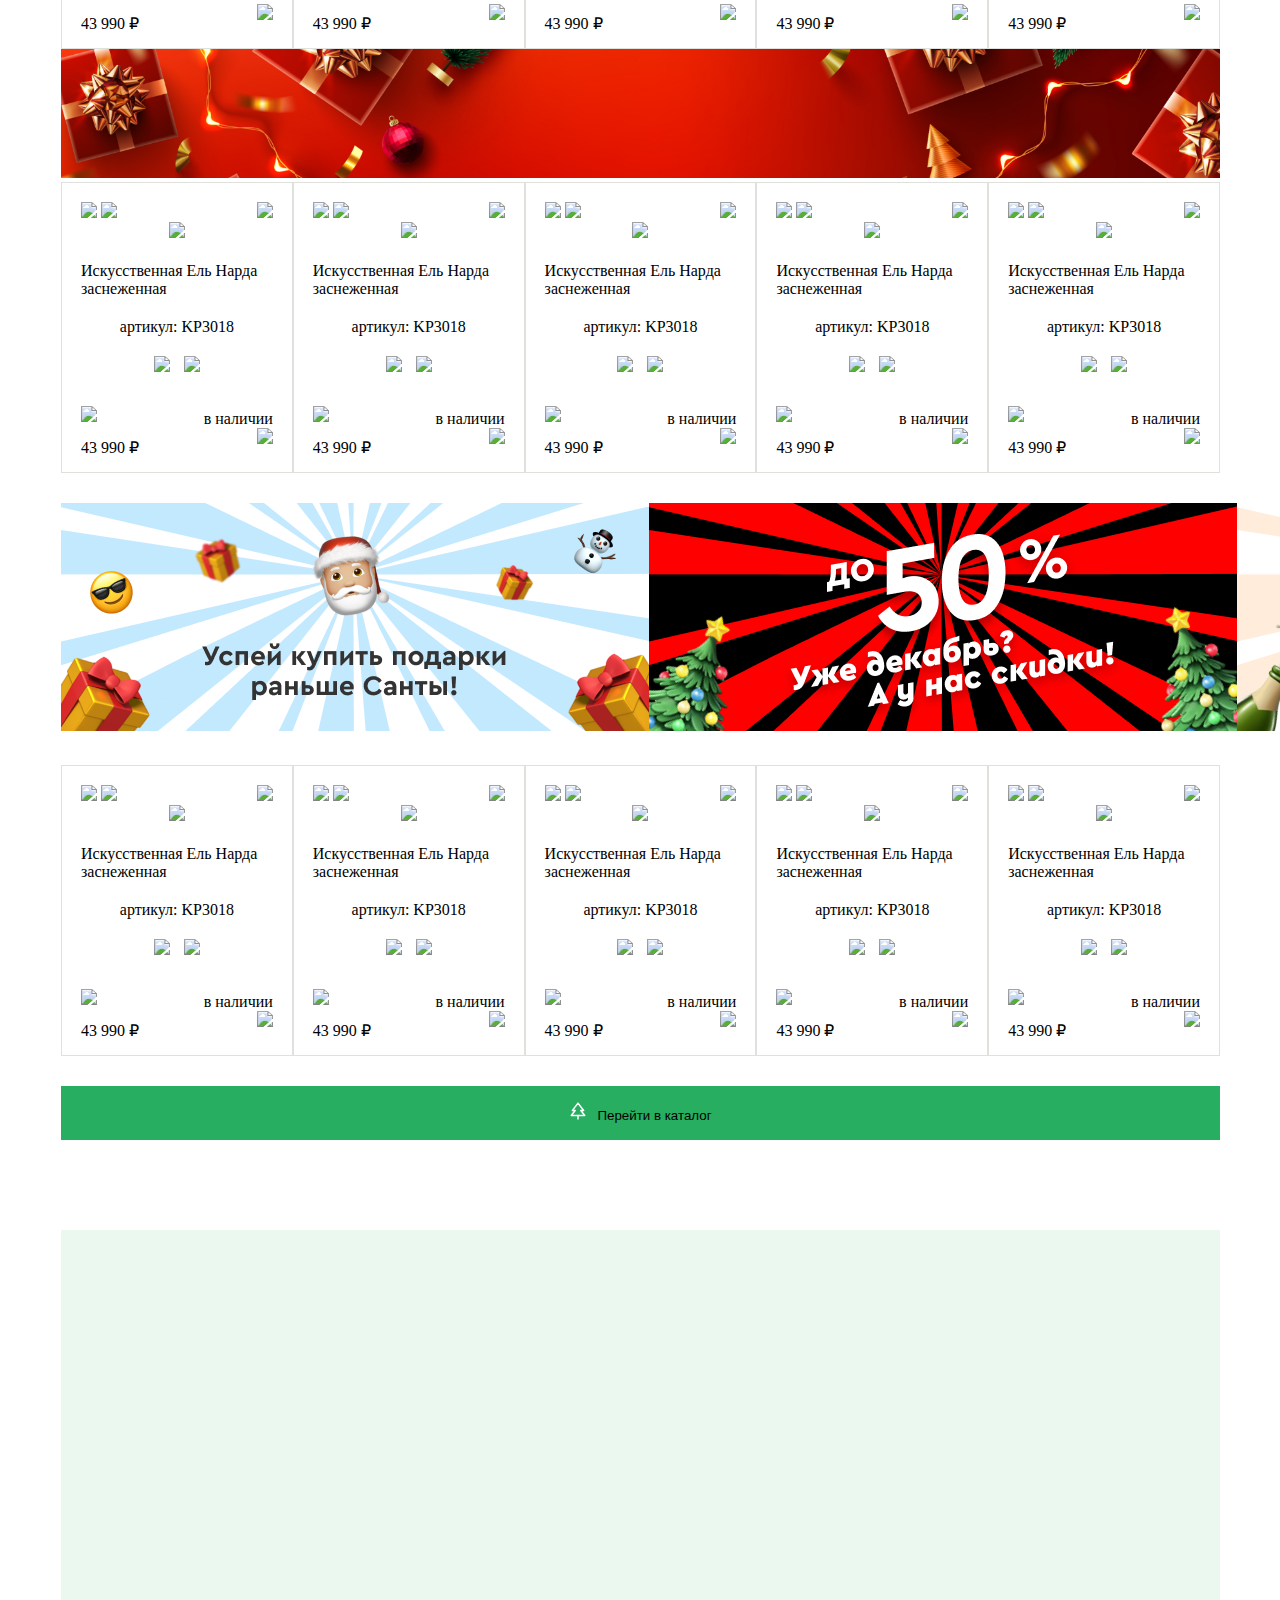
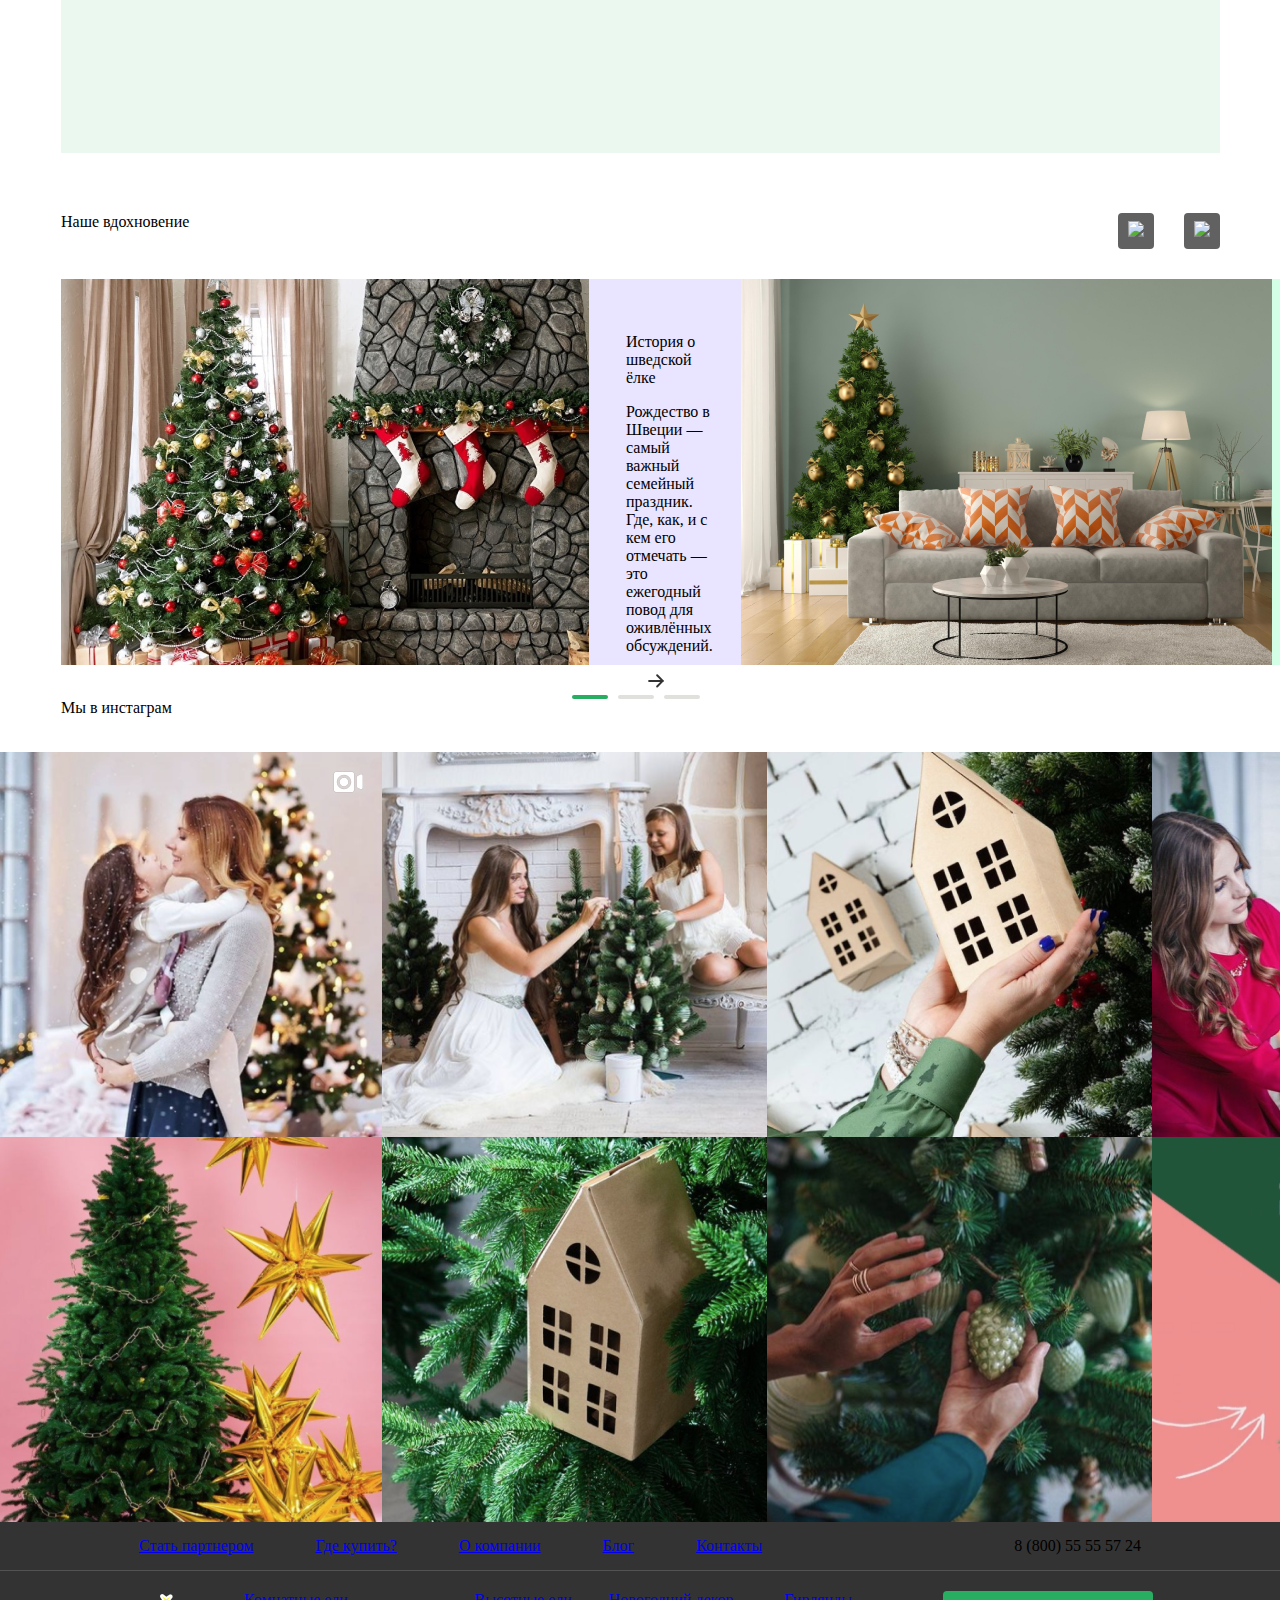
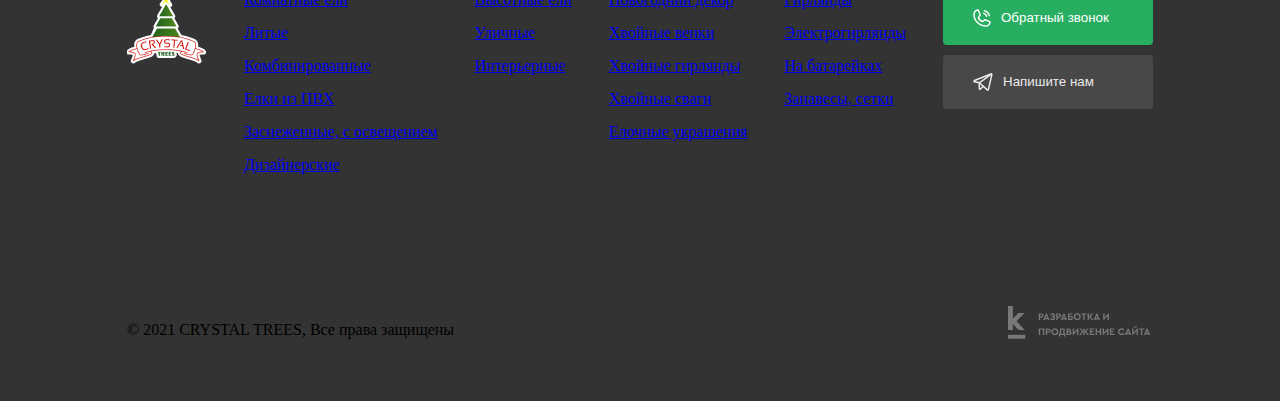
==== commit 65844505: ""fixed sticky-menu bug"" ====
--- a/index.html
+++ b/index.html
@@ -23,39 +23,44 @@
                 </div>
             </div> 
         <div class="sticky-menu">
-            <div class="burger">
-                <input id="burger_toggle" type="checkbox">
-                <label class="burger_icon" for="burger_toggle"></label>
-                <ul class="menu_box">
-                    <div class="burger_products">
-                        <li>Комнатные ели</li>
-                        <li>Высотные ели</li>
-                        <li>Новогодний декор</li>
-                        <li>Гирлянды</li>
-                    </div>
-                    <div class="burger_social"></div>
-                    <div class="burger_banner"></div>
-                </ul>
-            </div>
-            <div class="logo_wrap">
-                <img class="logo" src="/img/logo.svg" alt="">               
-            </div>
-            <div class="sticky-menu-nav">
-                <div class="nav_items">
-                    <ul class="nav_items_list">
-                        <li class="nav_item_head"><a class="title" href="#">Комнатные ели<span class="arrowdown"></span></a>
-                            <ul class="submenu">
-                                <li class="nav_item_content">Литые</li>
-                                <li class="nav_item_content">Комбинированные</li>
-                                <li class="nav_item_content">Елки из ПВХ</li>
-                                <li class="nav_item_content">Заснеженные, с освещением</li>
-                                <li class="nav_item_content">Дизайнерские</li>
-                            </ul>
-                        </li>
-                        <li class="nav_item_head"><a class="title" href="#">Высотные ели<span class="arrowdown"></span></a></li>
-                        <li class="nav_item_head"><a class="title" href="#">Новогодний декор<span class="arrowdown"></span></a></li>
-                        <li class="nav_item_head"><a class="title" href="#">Гирлянды<span class="arrowdown"></span></a></li>
+            <div class="sticky-menu_left">
+                <div class="burger">
+                    <input id="burger_toggle" type="checkbox">
+                    <label class="burger_icon" for="burger_toggle">
+                        <span class="burger_icon__span"></span>
+                    </label>
+                    <ul class="menu_box">
+                        <div class="burger_products">
+                            <li class="burger_products_header">Комнатные ели</li>
+                            <li class="burger_products_header">Высотные ели</li>
+                            <li class="burger_products_header">Новогодний декор</li>
+                            <li class="burger_products_header">Гирлянды</li>
+                        </div>
+                        <div class="burger_social"></div>
+                        <div class="burger_banner"></div>
+    
                     </ul>
+                </div>
+                <div class="logo_wrap">
+                    <img class="logo" src="/img/logo.svg" alt="">               
+                </div>
+                <div class="sticky-menu-nav">
+                    <div class="nav_items">
+                        <ul class="nav_items_list">
+                            <li class="nav_item_head"><a class="title" href="#">Комнатные ели<span class="arrowdown"></span></a>
+                                <ul class="submenu">
+                                    <li class="nav_item_content">Литые</li>
+                                    <li class="nav_item_content">Комбинированные</li>
+                                    <li class="nav_item_content">Елки из ПВХ</li>
+                                    <li class="nav_item_content">Заснеженные, с освещением</li>
+                                    <li class="nav_item_content">Дизайнерские</li>
+                                </ul>
+                            </li>
+                            <li class="nav_item_head"><a class="title" href="#">Высотные ели<span class="arrowdown"></span></a></li>
+                            <li class="nav_item_head"><a class="title" href="#">Новогодний декор<span class="arrowdown"></span></a></li>
+                            <li class="nav_item_head"><a class="title" href="#">Гирлянды<span class="arrowdown"></span></a></li>
+                        </ul>
+                    </div>
                 </div>
             </div>
             <div class="sticky-menu-func">
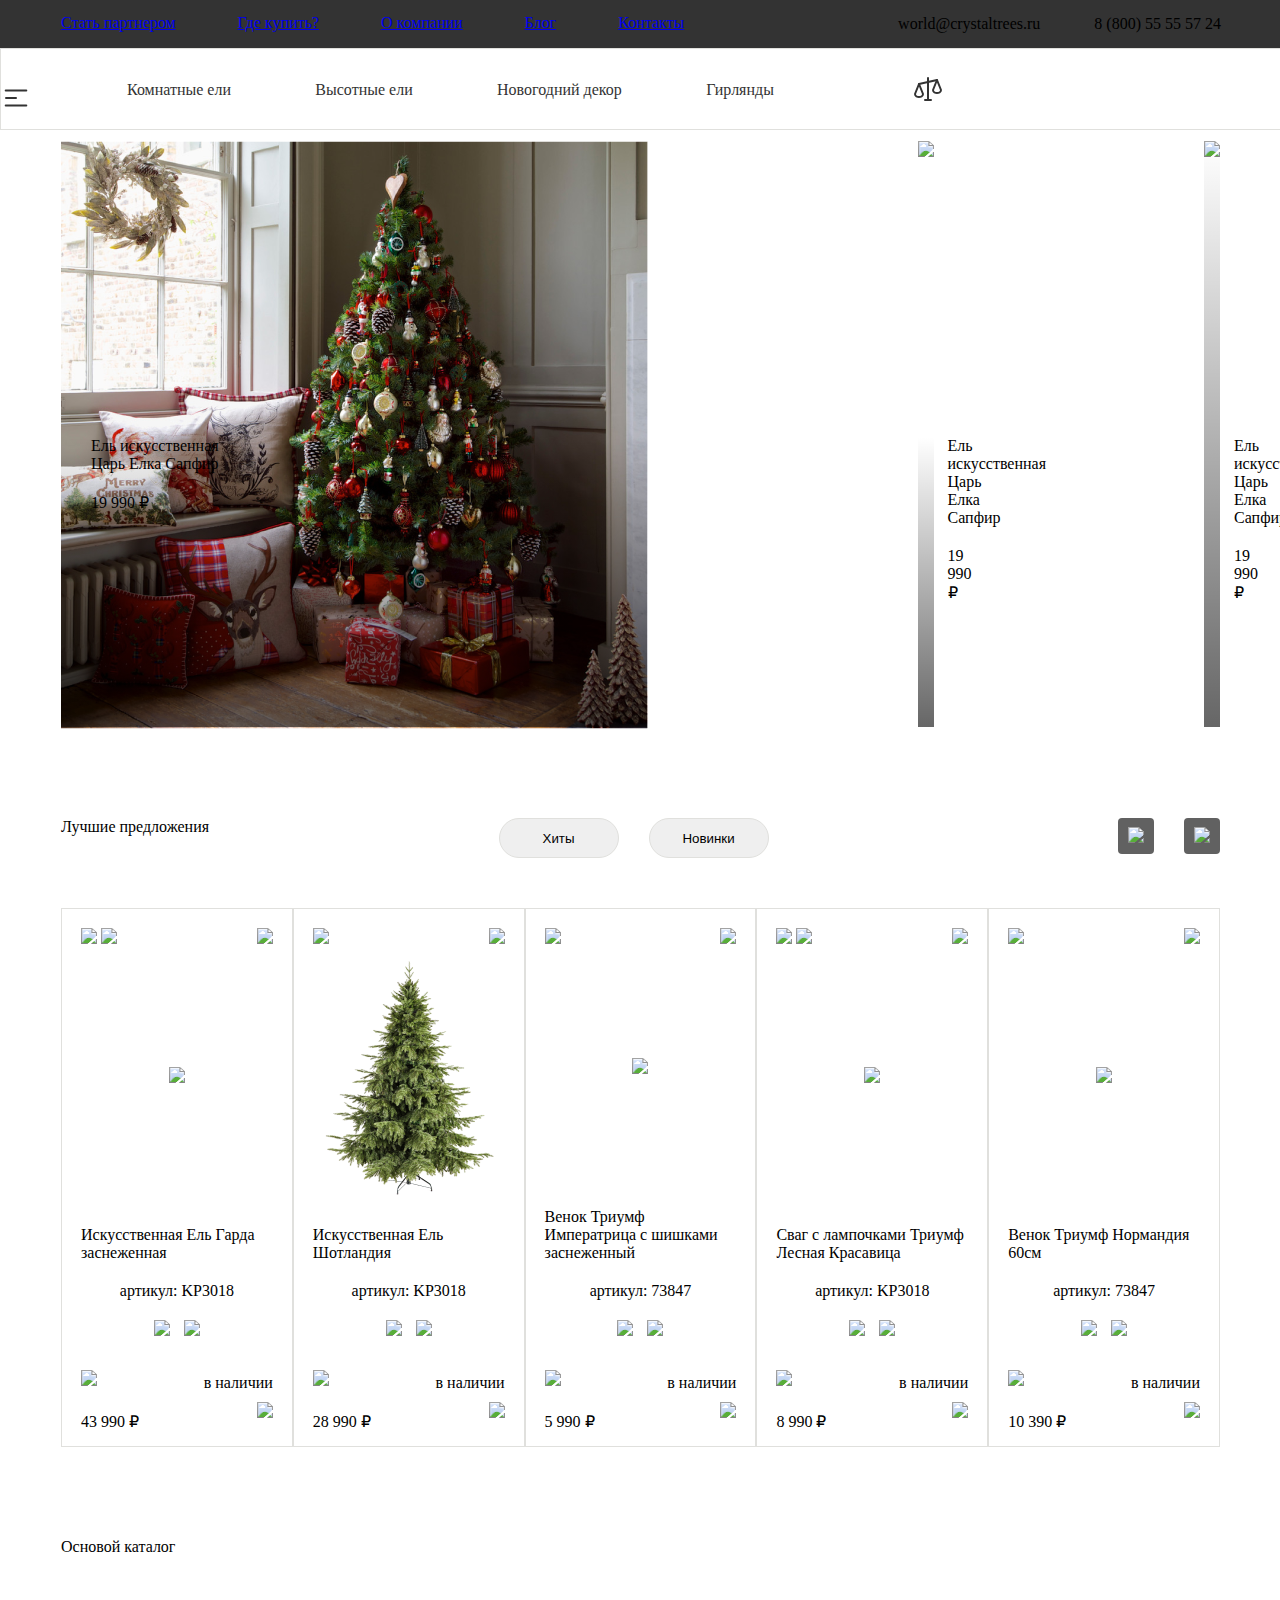
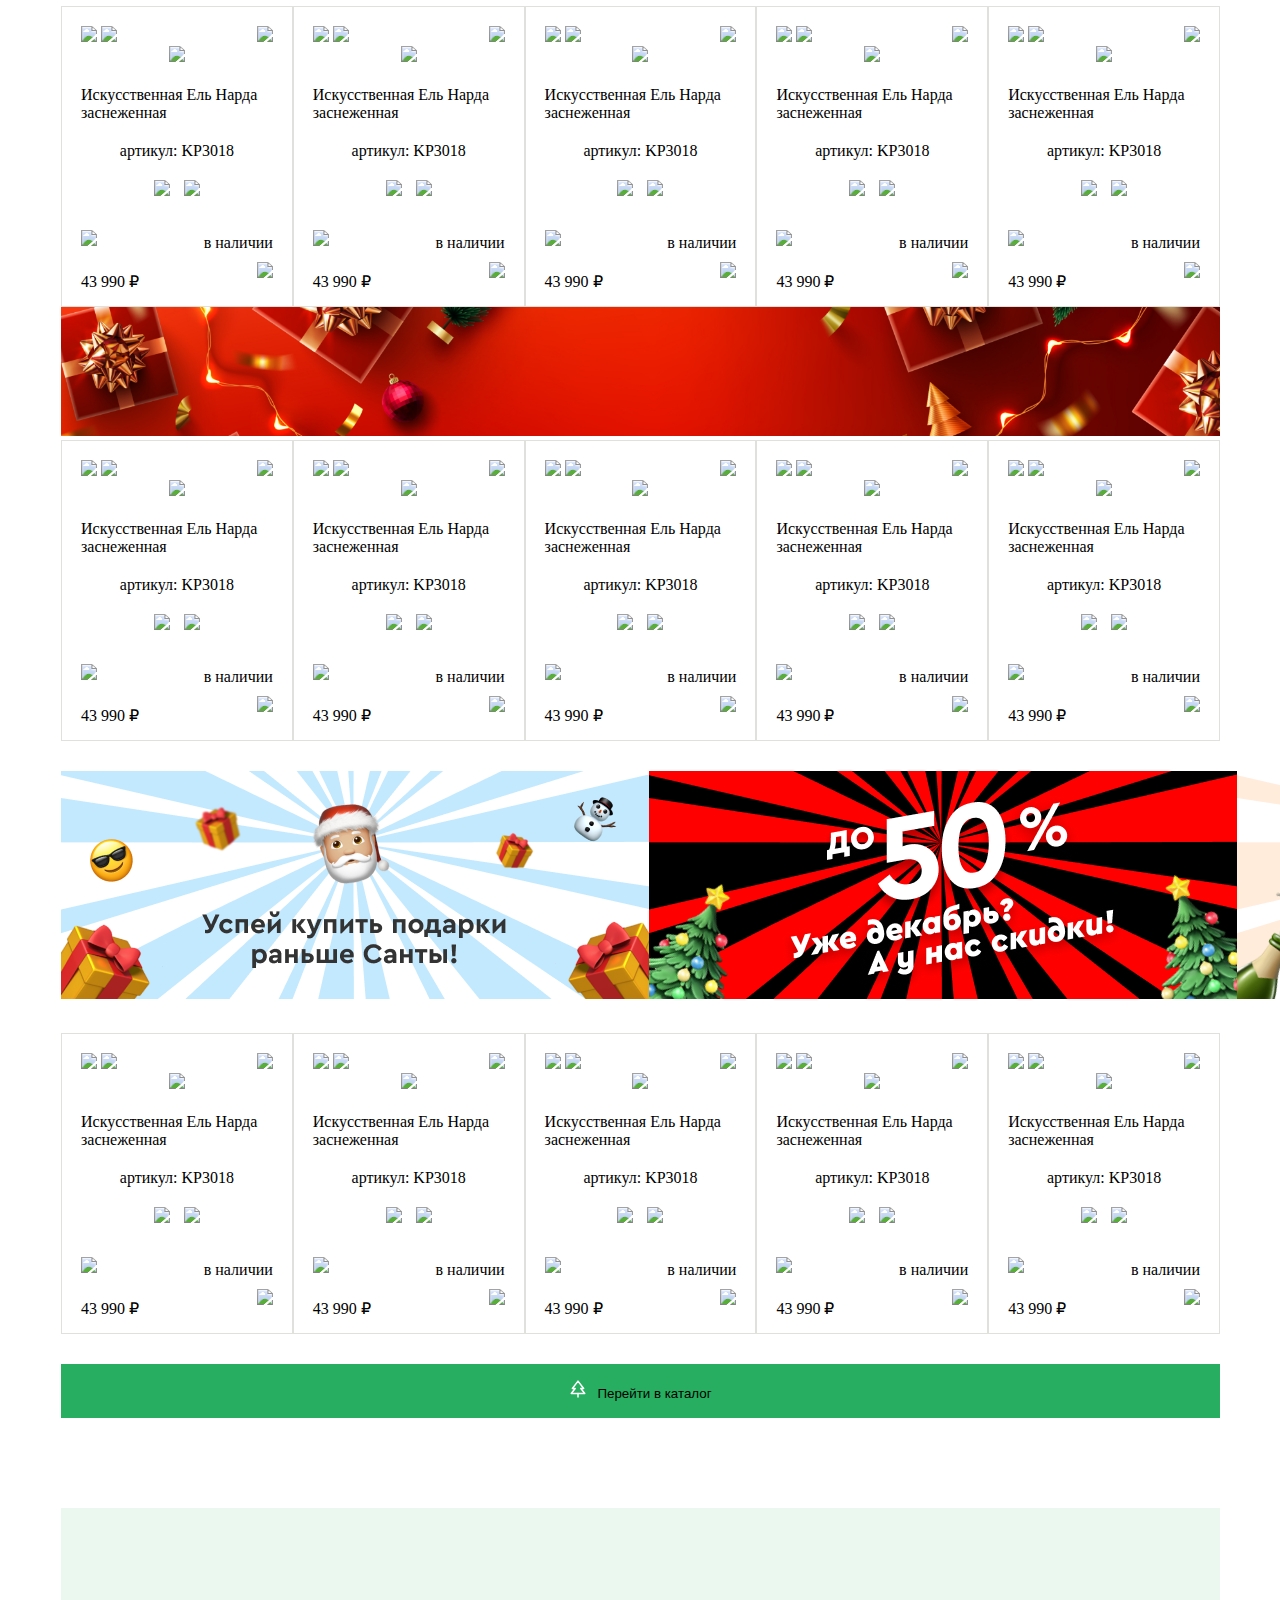
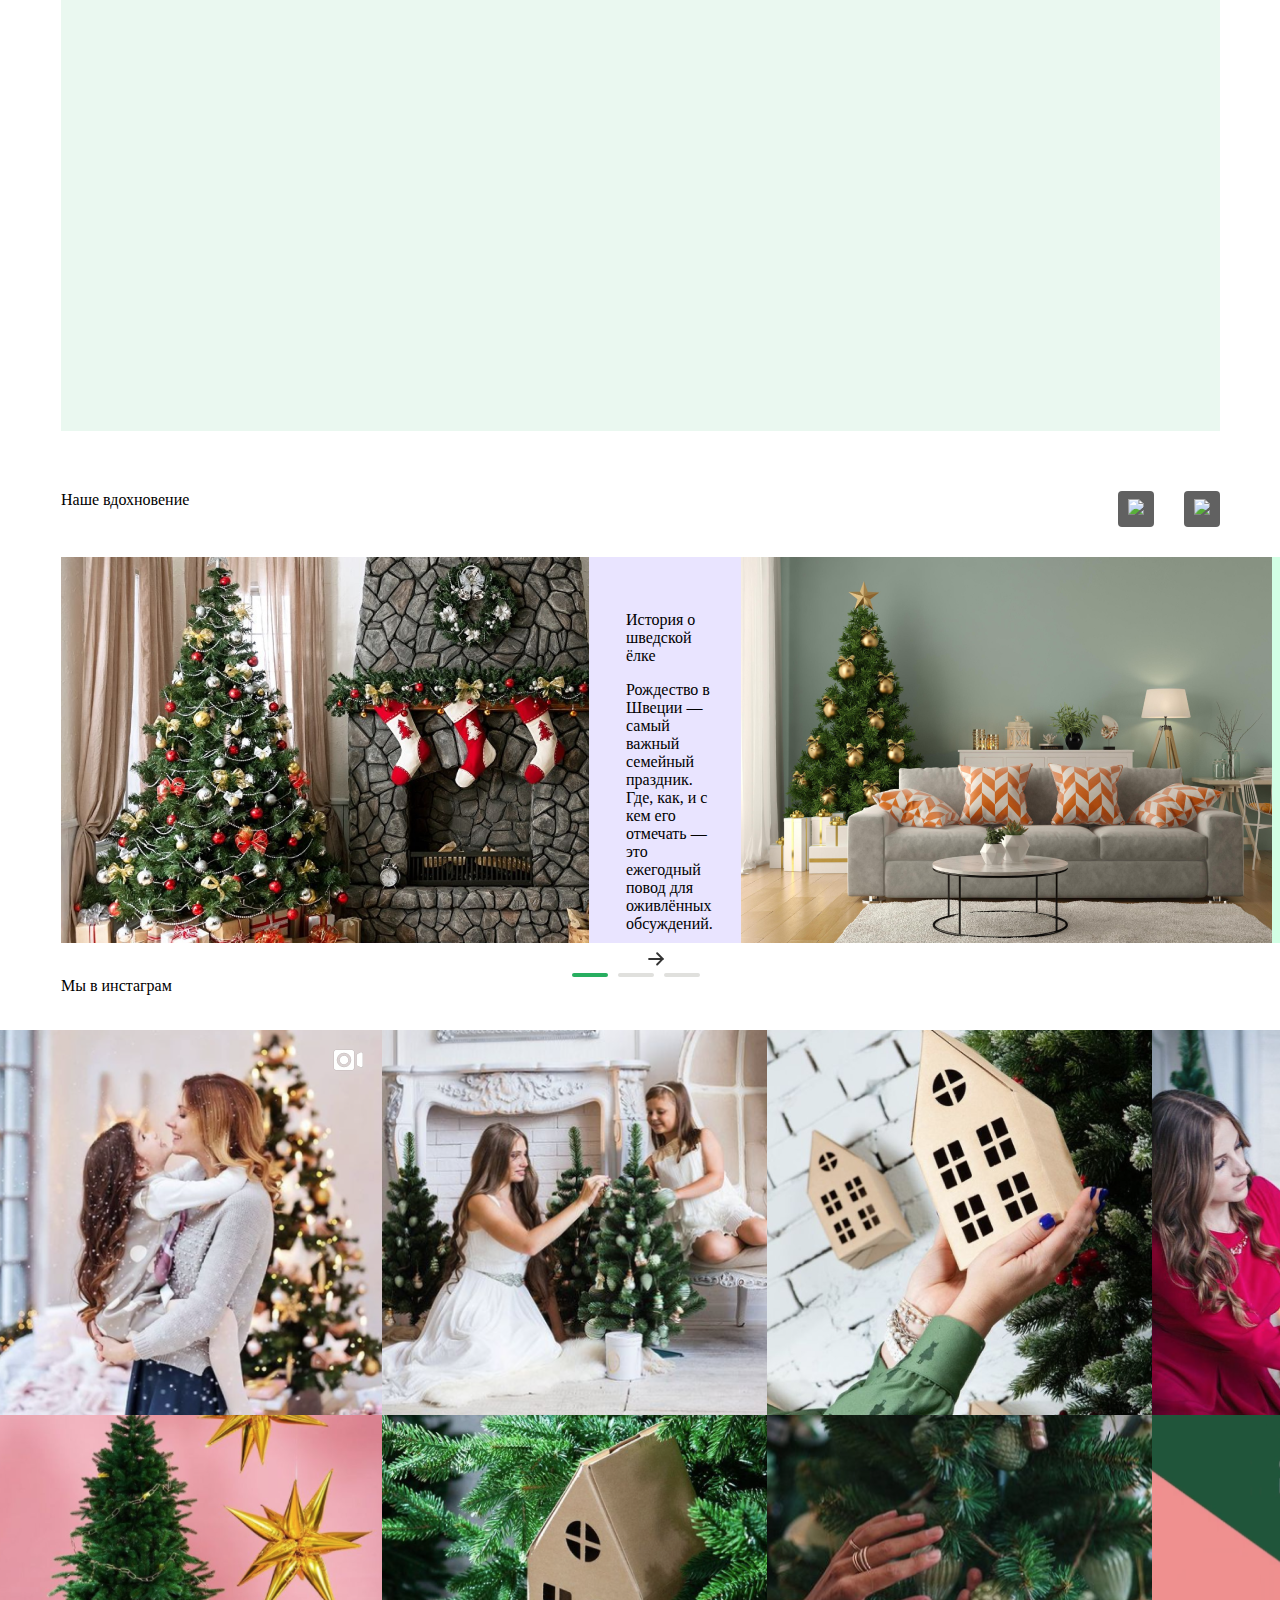
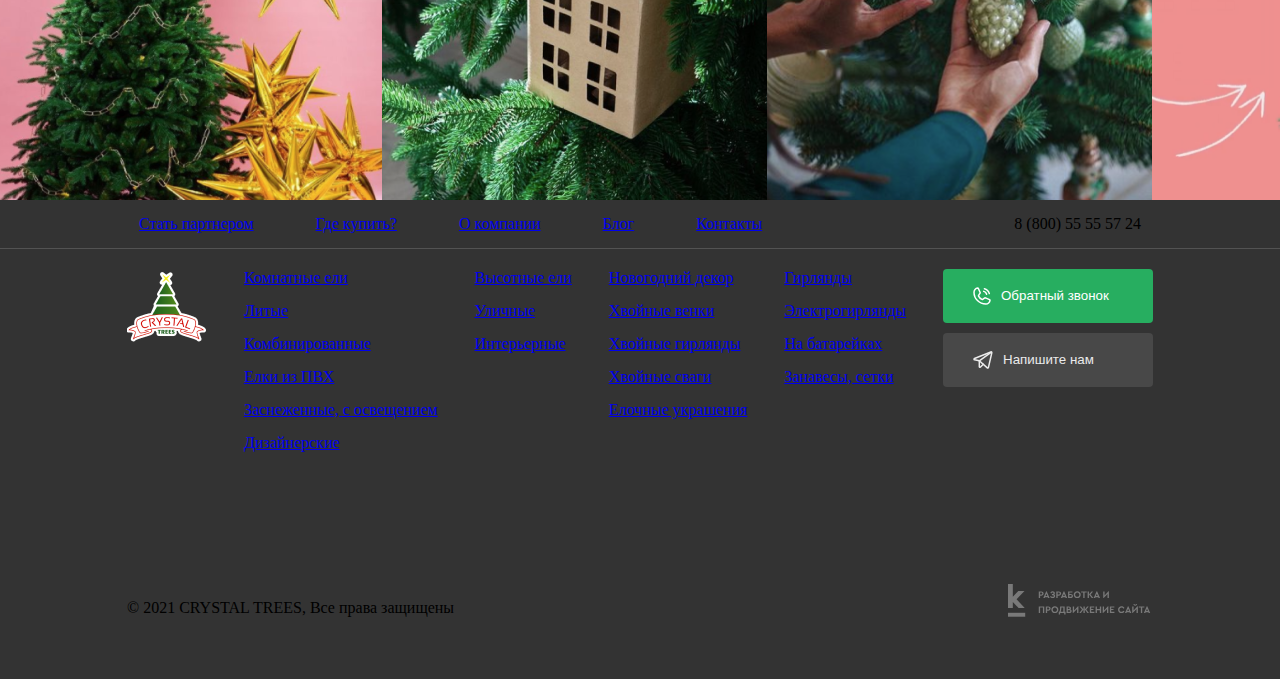
==== commit 57a96f7b: "product item works" ====
--- a/index.html
+++ b/index.html
@@ -130,7 +130,7 @@
             <div class="top">
                 <span class="section_title">Лучшие предложения</span>
                 <div class="buttons top">
-                    <button class="best_offer__button">Хиты</button>
+                    <button class="best_offer__button selected">Хиты</button>
                     <button class="best_offer__button">Новинки</button>
                 </div>
                 <div class="arrows top">
@@ -152,18 +152,20 @@
                             <div class="item_image gap-between">
                                 <img src="/img/sprucegarda.png">
                             </div>
-                            <div class="item_name gap-between">
-                                <span>Искусственная Ель Нарда заснеженная</span>
-                            </div>
-                            <div class="item_article gap-between">
-                                <span>артикул: KP3018</span>
-                            </div>
-                            <div class="item_rating">
-                                <img class="rating" src="/img/rating.svg">
-                                <a href="#"><img src="/img/review.svg"></a>
-                            </div>
                         </div>
                         <div class="product_item_bottom">
+                            <div class="product_item_desc">
+                                <div class="item_name gap-between">
+                                    <span>Искусственная Ель Гарда заснеженная</span>
+                                </div>
+                                <div class="item_article gap-between">
+                                    <span>артикул: KP3018</span>
+                                </div>
+                                <div class="item_rating">
+                                    <img class="rating" src="/img/rating.svg">
+                                    <a href="#"><img src="/img/review.svg"></a>
+                                </div>
+                            </div>
                             <div class="product_item_height">
                                 <a href="#"><img src="/img/size.svg"></a>
                                 <span class="avilability">в наличии</span>
@@ -182,34 +184,35 @@
                     <div class="product_item">
                         <div class="item_icons">
                             <div class="item_icons_badge">
-                                <img src="/img/hit.svg">
-                                <img src="/img/gift.svg">
+                                <img src="/img/new.svg">
                             </div>
                             <img class="showcasescale" src="/img/scalesshowcase.svg">
                         </div>
                         <div class="product_item_top">
                             <div class="item_image gap-between">
-                                <img src="/img/sprucegarda.png">
-                            </div>
-                            <div class="item_name gap-between">
-                                <span>Искусственная Ель Нарда заснеженная</span>
-                            </div>
-                            <div class="item_article gap-between">
-                                <span>артикул: KP3018</span>
-                            </div>
-                            <div class="item_rating">
-                                <img class="rating" src="/img/rating.svg">
-                                <a href="#"><img src="/img/review.svg"></a>
+                                <img src="/img/shotlandija1.png">
                             </div>
                         </div>
                         <div class="product_item_bottom">
+                            <div class="product_item_desc">
+                                <div class="item_name gap-between">
+                                    <span>Искусственная Ель Шотландия</span>
+                                </div>
+                                <div class="item_article gap-between">
+                                    <span>артикул: KP3018</span>
+                                </div>
+                                <div class="item_rating">
+                                    <img class="rating" src="/img/rating.svg">
+                                    <a href="#"><img src="/img/review.svg"></a>
+                                </div>
+                            </div>
                             <div class="product_item_height">
                                 <a href="#"><img src="/img/size.svg"></a>
                                 <span class="avilability">в наличии</span>
                             </div>
                             <div class="product_item_price">
                                 <div class="product_item_price_wrap">
-                                    <span class="showcase_price">43 990 ₽</span>
+                                    <span class="showcase_price">28 990 ₽</span>
                                     <div class="product_item_sale_price"></div>
                                 </div>
                                 <div class="product_item_buy">
@@ -221,34 +224,35 @@
                     <div class="product_item">
                         <div class="item_icons">
                             <div class="item_icons_badge">
-                                <img src="/img/hit.svg">
-                                <img src="/img/gift.svg">
+                                <img src="/img/new.svg">
                             </div>
                             <img class="showcasescale" src="/img/scalesshowcase.svg">
                         </div>
                         <div class="product_item_top">
                             <div class="item_image gap-between">
-                                <img src="/img/sprucegarda.png">
-                            </div>
-                            <div class="item_name gap-between">
-                                <span>Искусственная Ель Нарда заснеженная</span>
-                            </div>
-                            <div class="item_article gap-between">
-                                <span>артикул: KP3018</span>
-                            </div>
-                            <div class="item_rating">
-                                <img class="rating" src="/img/rating.svg">
-                                <a href="#"><img src="/img/review.svg"></a>
+                                <img src="/img/empress.png">
                             </div>
                         </div>
                         <div class="product_item_bottom">
+                            <div class="product_item_desc">
+                                <div class="item_name gap-between">
+                                    <span>Венок Триумф Императрица с шишками заснеженный</span>
+                                </div>
+                                <div class="item_article gap-between">
+                                    <span>артикул: 73847</span>
+                                </div>
+                                <div class="item_rating">
+                                    <img class="rating" src="/img/rating.svg">
+                                    <a href="#"><img src="/img/review.svg"></a>
+                                </div>
+                            </div>
                             <div class="product_item_height">
-                                <a href="#"><img src="/img/size.svg"></a>
+                                <a href="#"><img src="/img/45cm.svg"></a>
                                 <span class="avilability">в наличии</span>
                             </div>
                             <div class="product_item_price">
                                 <div class="product_item_price_wrap">
-                                    <span class="showcase_price">43 990 ₽</span>
+                                    <span class="showcase_price">5 990 ₽</span>
                                     <div class="product_item_sale_price"></div>
                                 </div>
                                 <div class="product_item_buy">
@@ -260,34 +264,36 @@
                     <div class="product_item">
                         <div class="item_icons">
                             <div class="item_icons_badge">
-                                <img src="/img/hit.svg">
-                                <img src="/img/gift.svg">
+                                <img src="/img/sale.svg">
+                                <img src="/img/new.svg">
                             </div>
                             <img class="showcasescale" src="/img/scalesshowcase.svg">
                         </div>
                         <div class="product_item_top">
                             <div class="item_image gap-between">
-                                <img src="/img/sprucegarda.png">
-                            </div>
-                            <div class="item_name gap-between">
-                                <span>Искусственная Ель Нарда заснеженная</span>
-                            </div>
-                            <div class="item_article gap-between">
-                                <span>артикул: KP3018</span>
-                            </div>
-                            <div class="item_rating">
-                                <img class="rating" src="/img/rating.svg">
-                                <a href="#"><img src="/img/review.svg"></a>
+                                <img src="/img/forestbeauty.png">
                             </div>
                         </div>
                         <div class="product_item_bottom">
+                            <div class="product_item_desc">
+                                <div class="item_name gap-between">
+                                    <span>Сваг с лампочками Триумф Лесная Красавица</span>
+                                </div>
+                                <div class="item_article gap-between">
+                                    <span>артикул: KP3018</span>
+                                </div>
+                                <div class="item_rating">
+                                    <img class="rating" src="/img/rating.svg">
+                                    <a href="#"><img src="/img/review.svg"></a>
+                                </div>
+                            </div>
                             <div class="product_item_height">
-                                <a href="#"><img src="/img/size.svg"></a>
+                                <a href="#"><img src="/img/sizegreen.svg"></a>
                                 <span class="avilability">в наличии</span>
                             </div>
                             <div class="product_item_price">
                                 <div class="product_item_price_wrap">
-                                    <span class="showcase_price">43 990 ₽</span>
+                                    <span class="showcase_price">8 990 ₽</span>
                                     <div class="product_item_sale_price"></div>
                                 </div>
                                 <div class="product_item_buy">
@@ -299,34 +305,35 @@
                     <div class="product_item">
                         <div class="item_icons">
                             <div class="item_icons_badge">
-                                <img src="/img/hit.svg">
                                 <img src="/img/gift.svg">
                             </div>
                             <img class="showcasescale" src="/img/scalesshowcase.svg">
                         </div>
                         <div class="product_item_top">
                             <div class="item_image gap-between">
-                                <img src="/img/sprucegarda.png">
-                            </div>
-                            <div class="item_name gap-between">
-                                <span>Искусственная Ель Нарда заснеженная</span>
-                            </div>
-                            <div class="item_article gap-between">
-                                <span>артикул: KP3018</span>
-                            </div>
-                            <div class="item_rating">
-                                <img class="rating" src="/img/rating.svg">
-                                <a href="#"><img src="/img/review.svg"></a>
+                                <img src="/img/Normandia.png">
                             </div>
                         </div>
                         <div class="product_item_bottom">
+                            <div class="product_item_desc">
+                                <div class="item_name gap-between">
+                                    <span>Венок Триумф Нормандия 60см</span>
+                                </div>
+                                <div class="item_article gap-between">
+                                    <span>артикул: 73847</span>
+                                </div>
+                                <div class="item_rating">
+                                    <img class="rating" src="/img/rating.svg">
+                                    <a href="#"><img src="/img/review.svg"></a>
+                                </div>
+                            </div>
                             <div class="product_item_height">
-                                <a href="#"><img src="/img/size.svg"></a>
+                                <a href="#"><img src="/img/60cm.svg"></a>
                                 <span class="avilability">в наличии</span>
                             </div>
                             <div class="product_item_price">
                                 <div class="product_item_price_wrap">
-                                    <span class="showcase_price">43 990 ₽</span>
+                                    <span class="showcase_price">10 390 ₽</span>
                                     <div class="product_item_sale_price"></div>
                                 </div>
                                 <div class="product_item_buy">
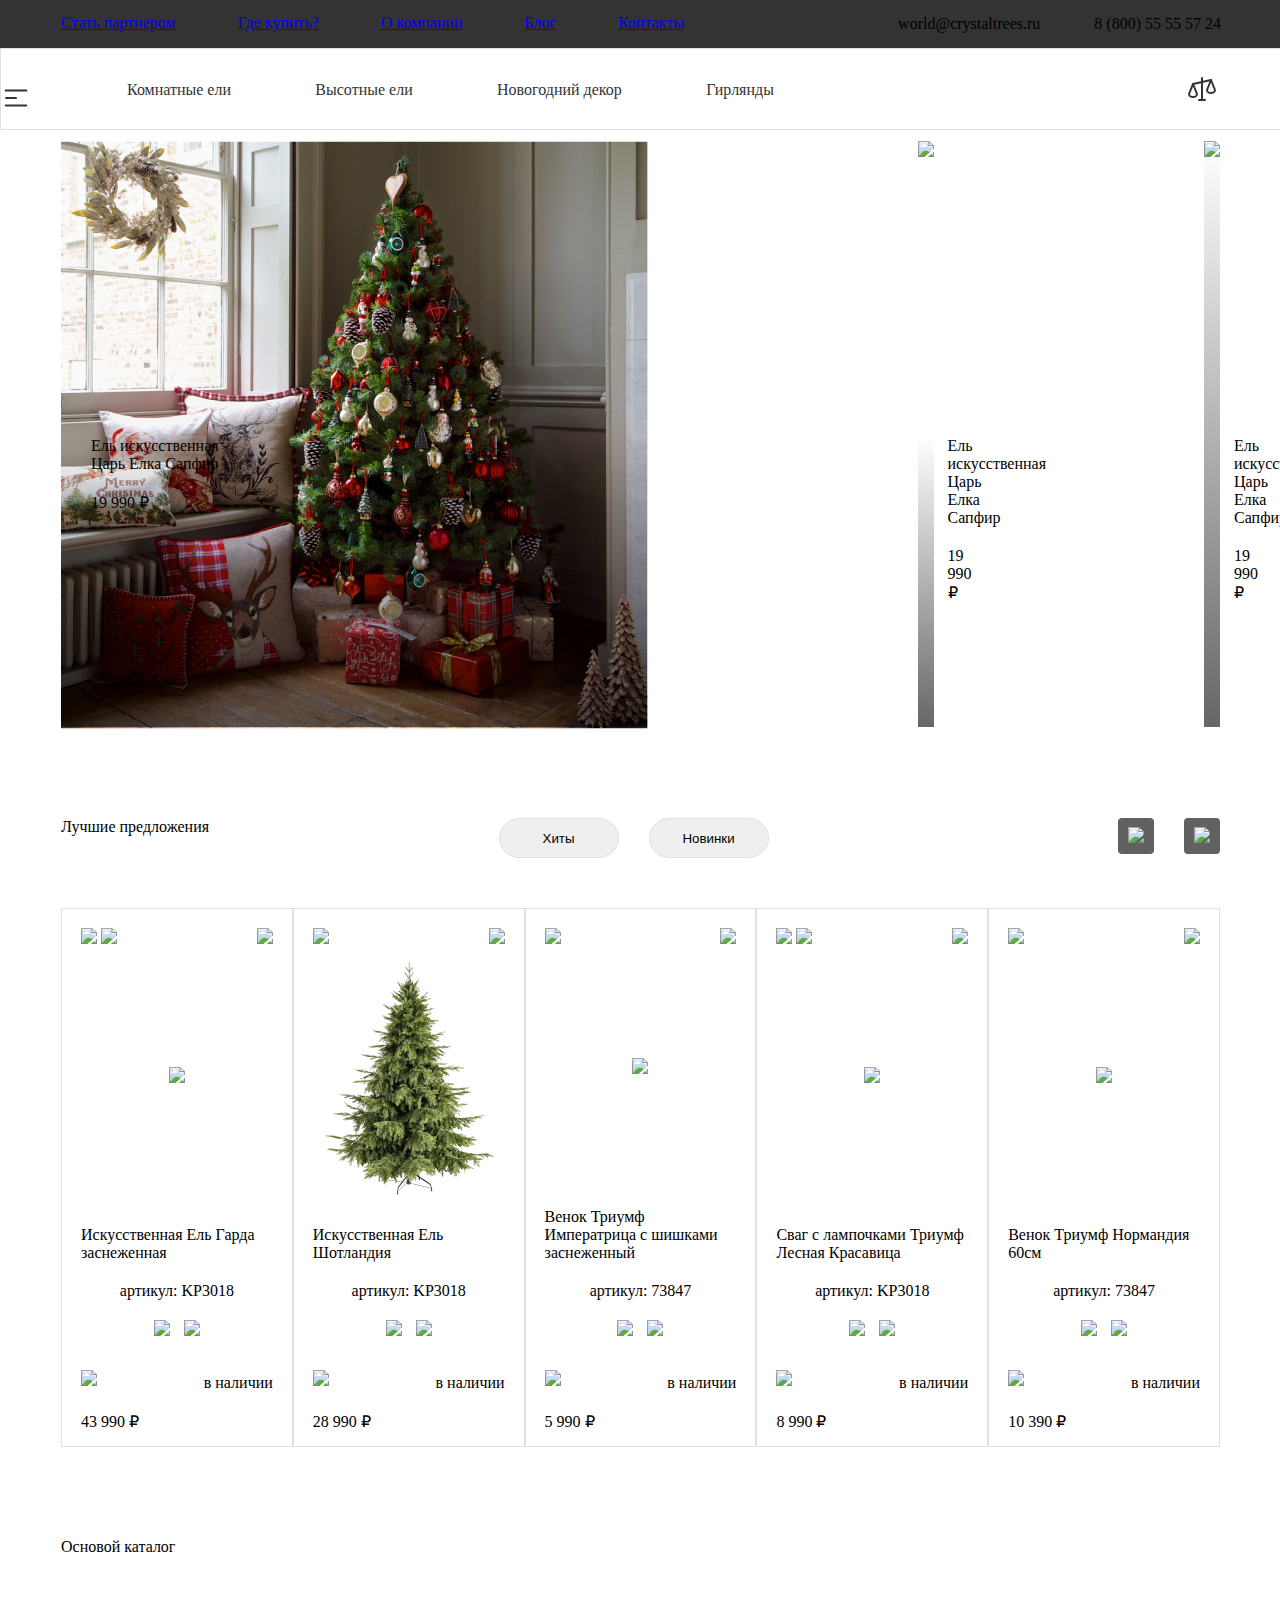
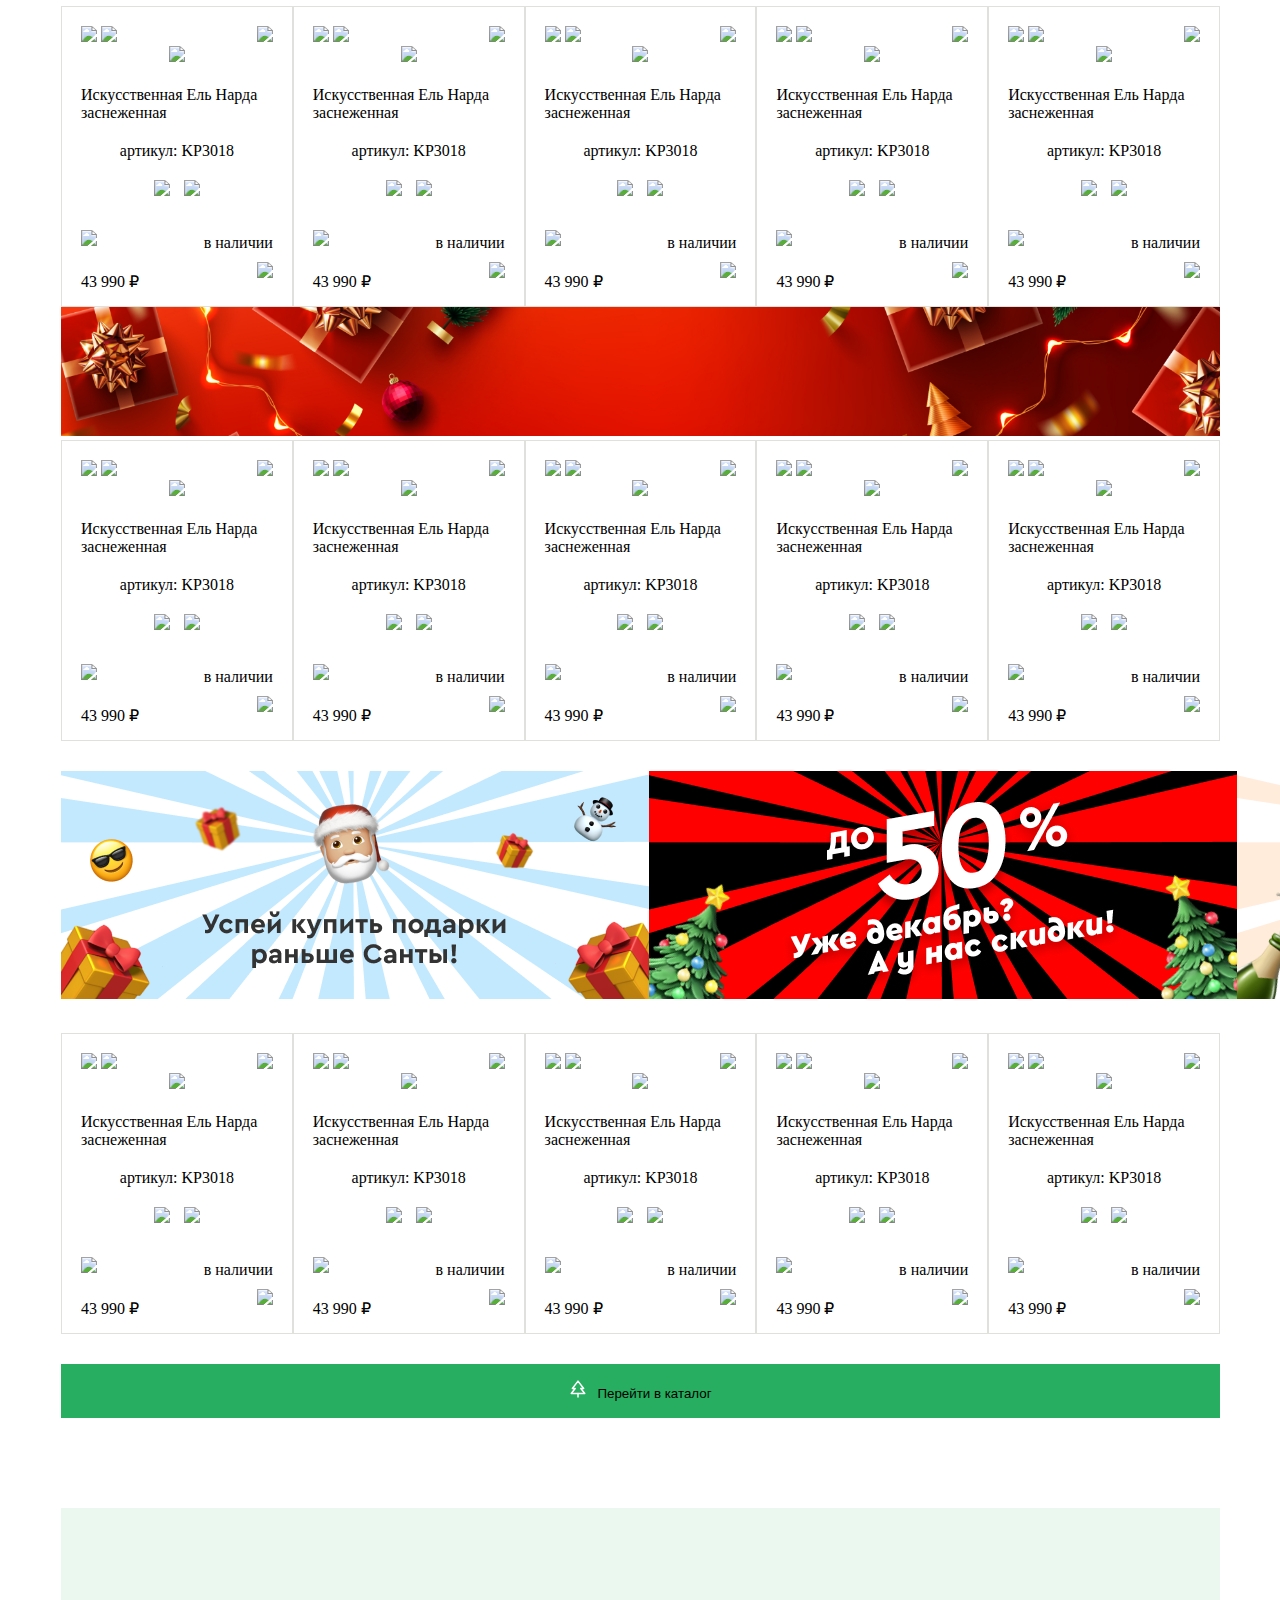
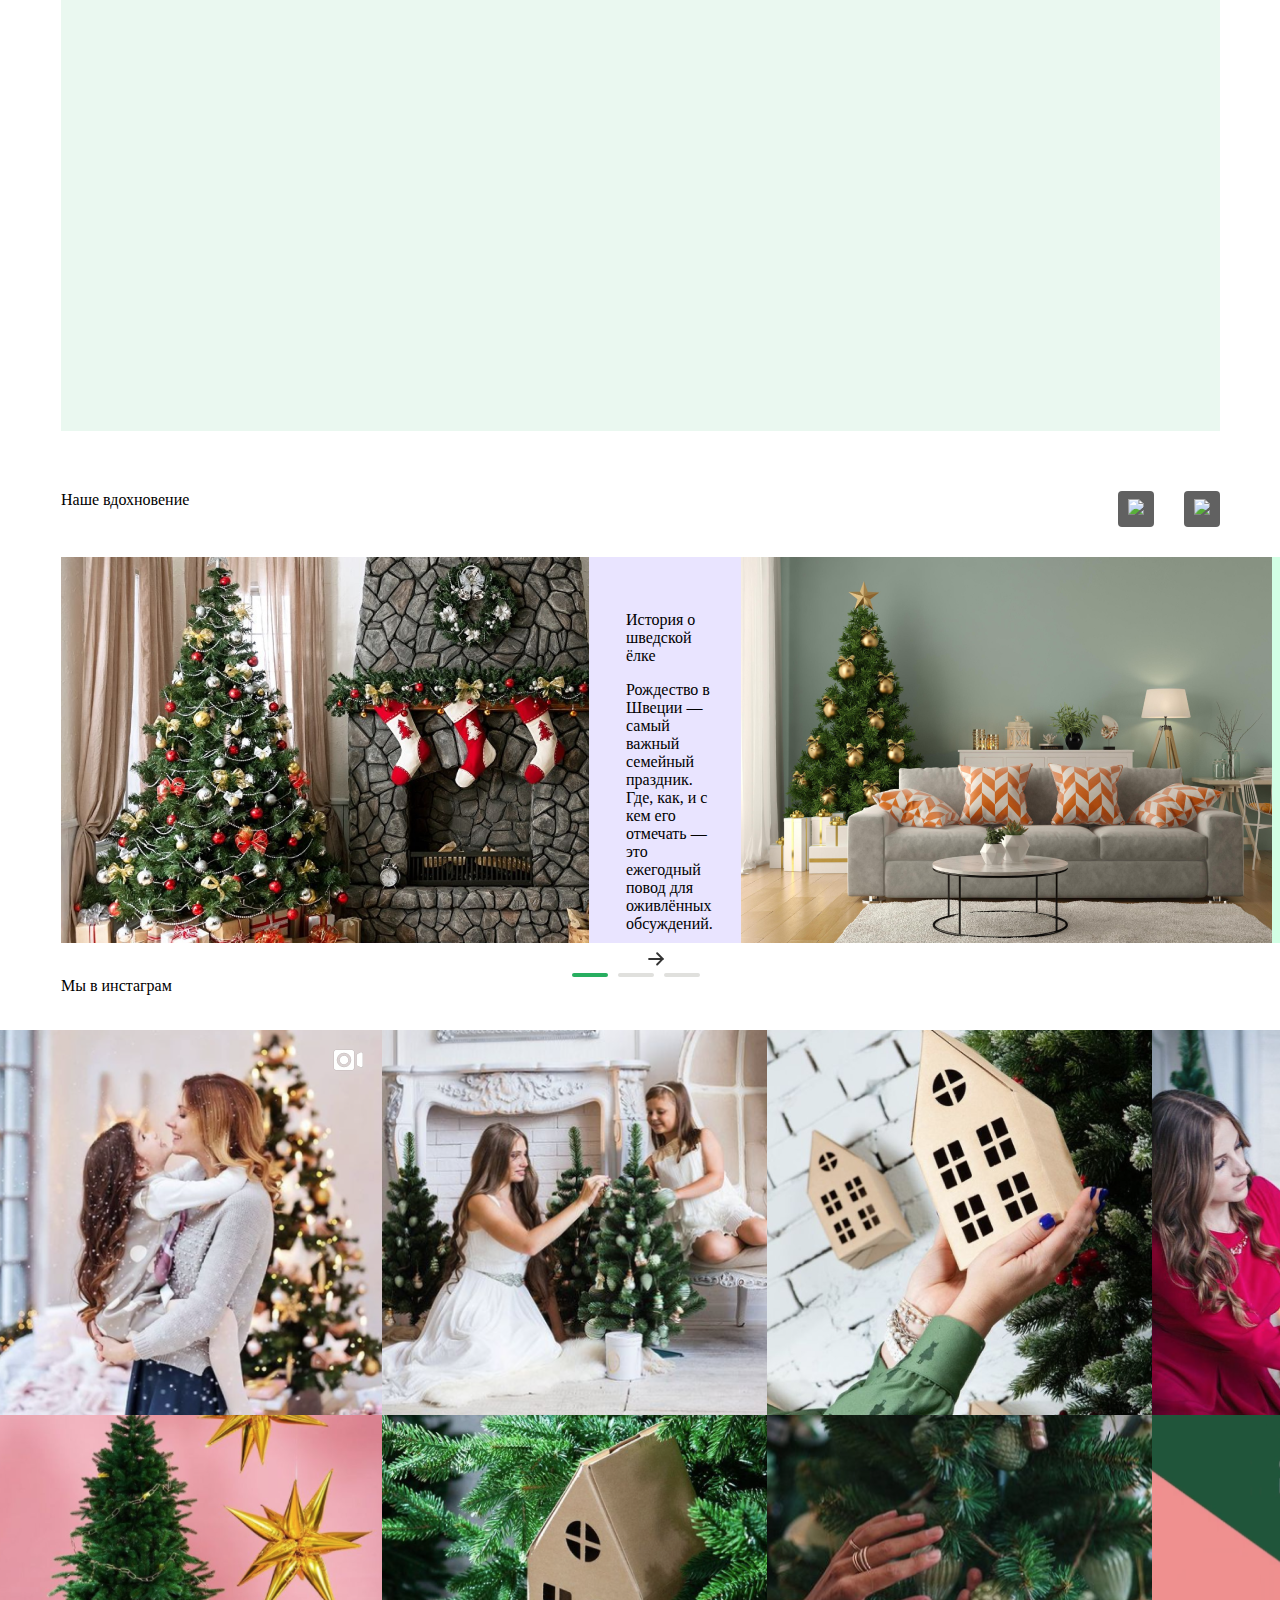
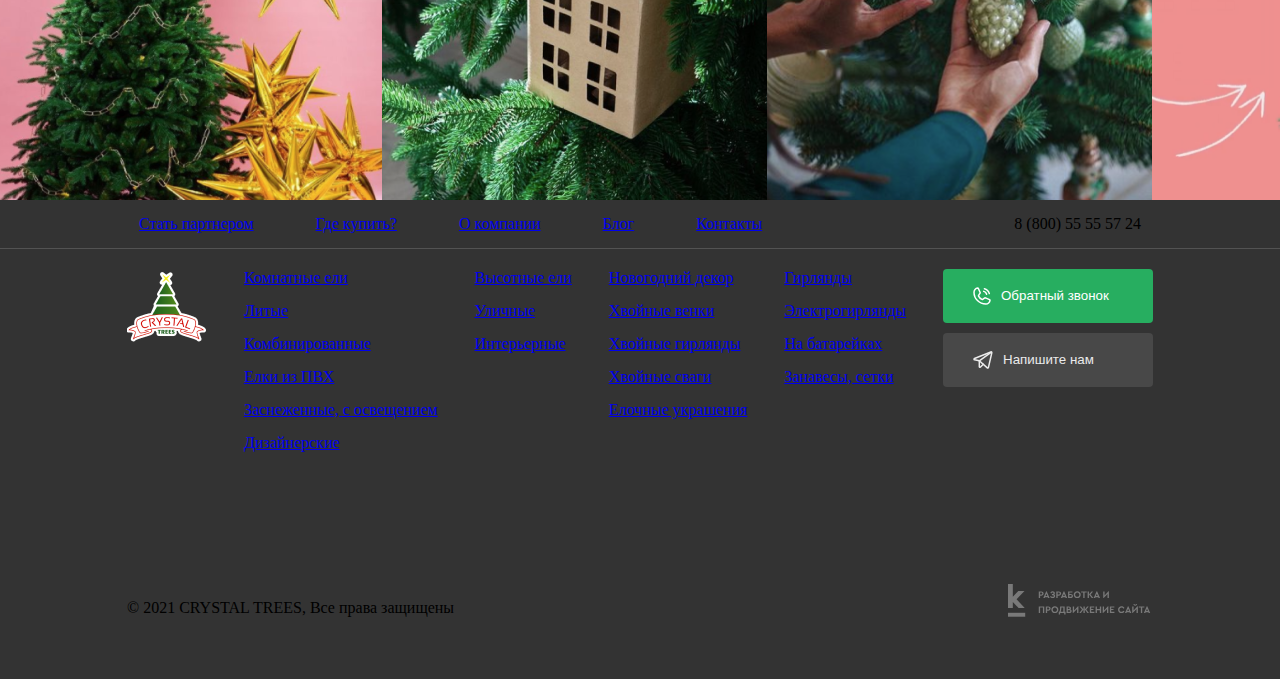
==== commit 8b7079dd: "Cool shopping carts with hover" ====
--- a/index.html
+++ b/index.html
@@ -176,7 +176,7 @@
                                     <div class="product_item_sale_price"></div>
                                 </div>
                                 <div class="product_item_buy">
-                                    <a><img src="/img/shoppingcartgreen.svg"></a>
+                                    <a class="product_item_buy_icon"></a>
                                 </div>
                             </div>
                         </div>
@@ -216,7 +216,7 @@
                                     <div class="product_item_sale_price"></div>
                                 </div>
                                 <div class="product_item_buy">
-                                    <a><img src="/img/shoppingcartgreen.svg"></a>
+                                    <a class="product_item_buy_icon"></a>
                                 </div>
                             </div>
                         </div>
@@ -256,7 +256,7 @@
                                     <div class="product_item_sale_price"></div>
                                 </div>
                                 <div class="product_item_buy">
-                                    <a><img src="/img/shoppingcartgreen.svg"></a>
+                                    <a class="product_item_buy_icon"></a>
                                 </div>
                             </div>
                         </div>
@@ -297,7 +297,7 @@
                                     <div class="product_item_sale_price"></div>
                                 </div>
                                 <div class="product_item_buy">
-                                    <a><img src="/img/shoppingcartgreen.svg"></a>
+                                    <a class="product_item_buy_icon"></a>
                                 </div>
                             </div>
                         </div>
@@ -337,7 +337,7 @@
                                     <div class="product_item_sale_price"></div>
                                 </div>
                                 <div class="product_item_buy">
-                                    <a><img src="/img/shoppingcartgreen.svg"></a>
+                                    <a class="product_item_buy_icon"></a>
                                 </div>
                             </div>
                         </div>
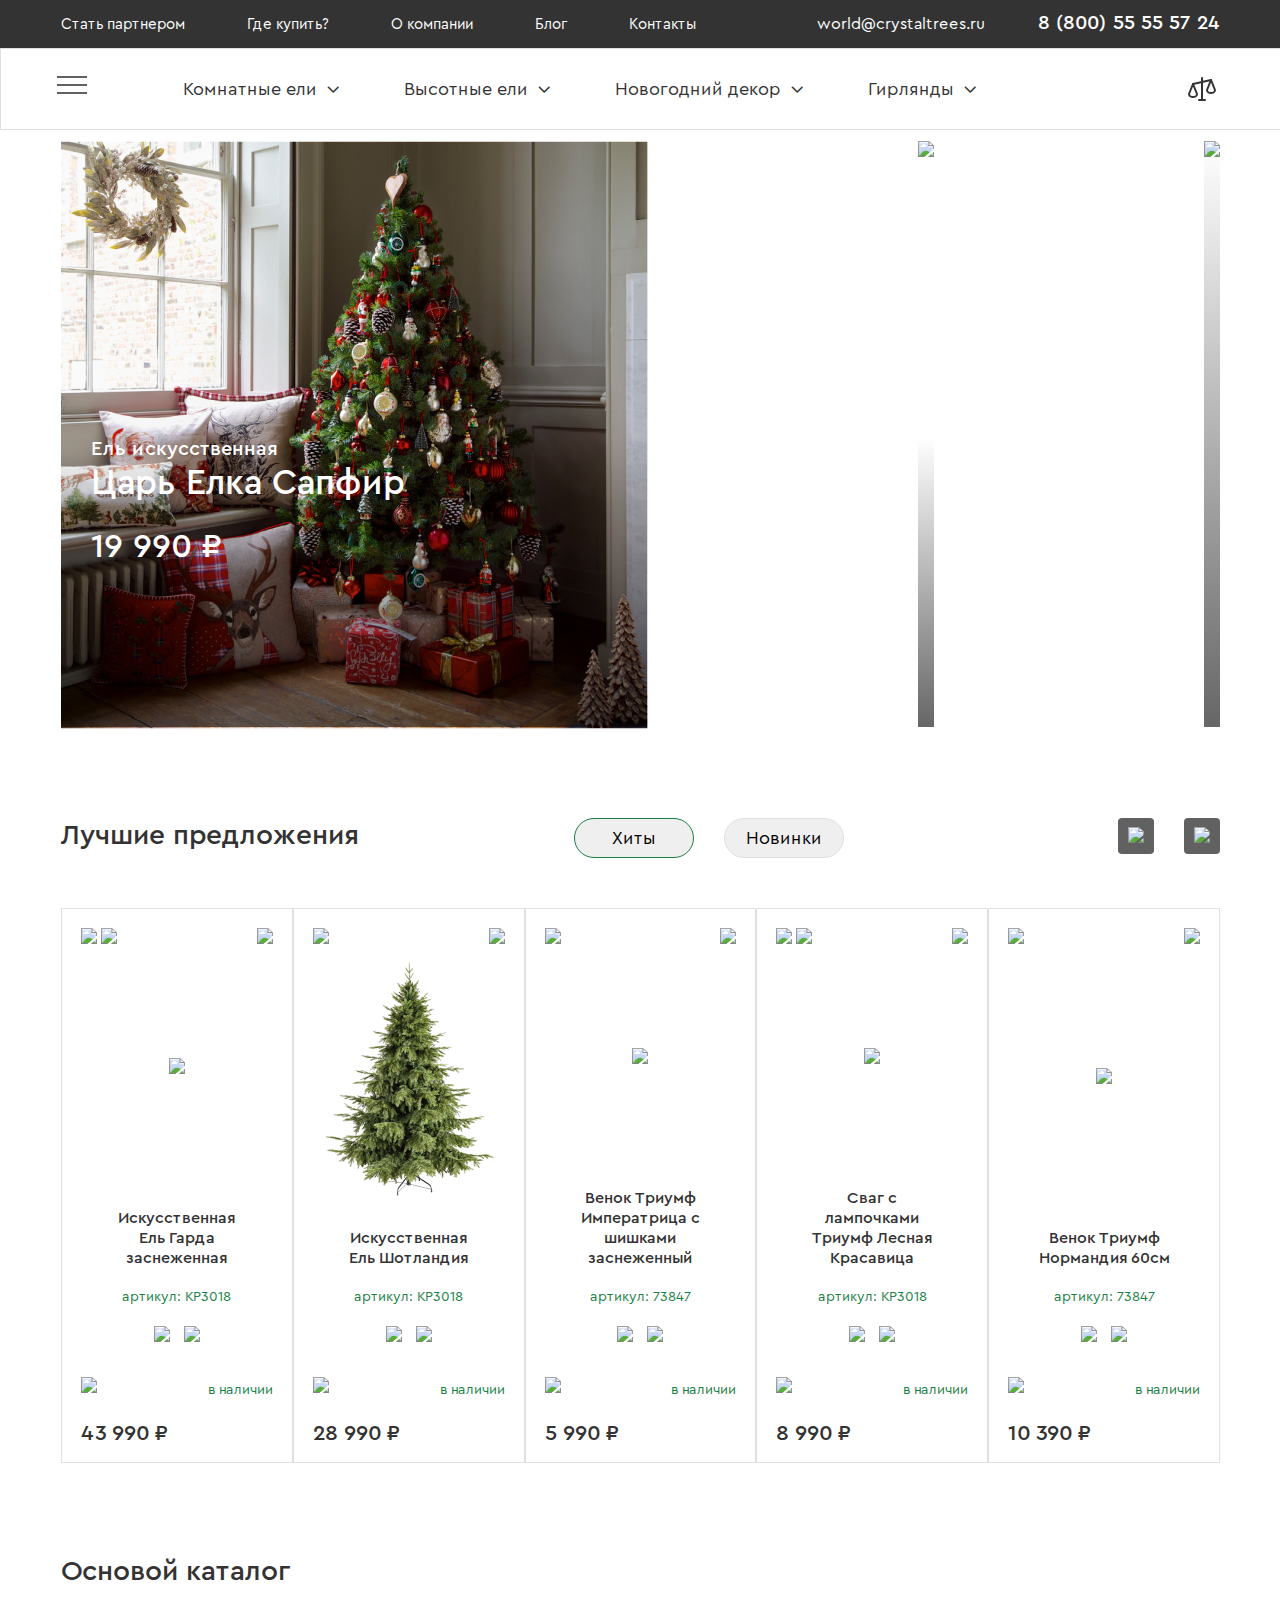
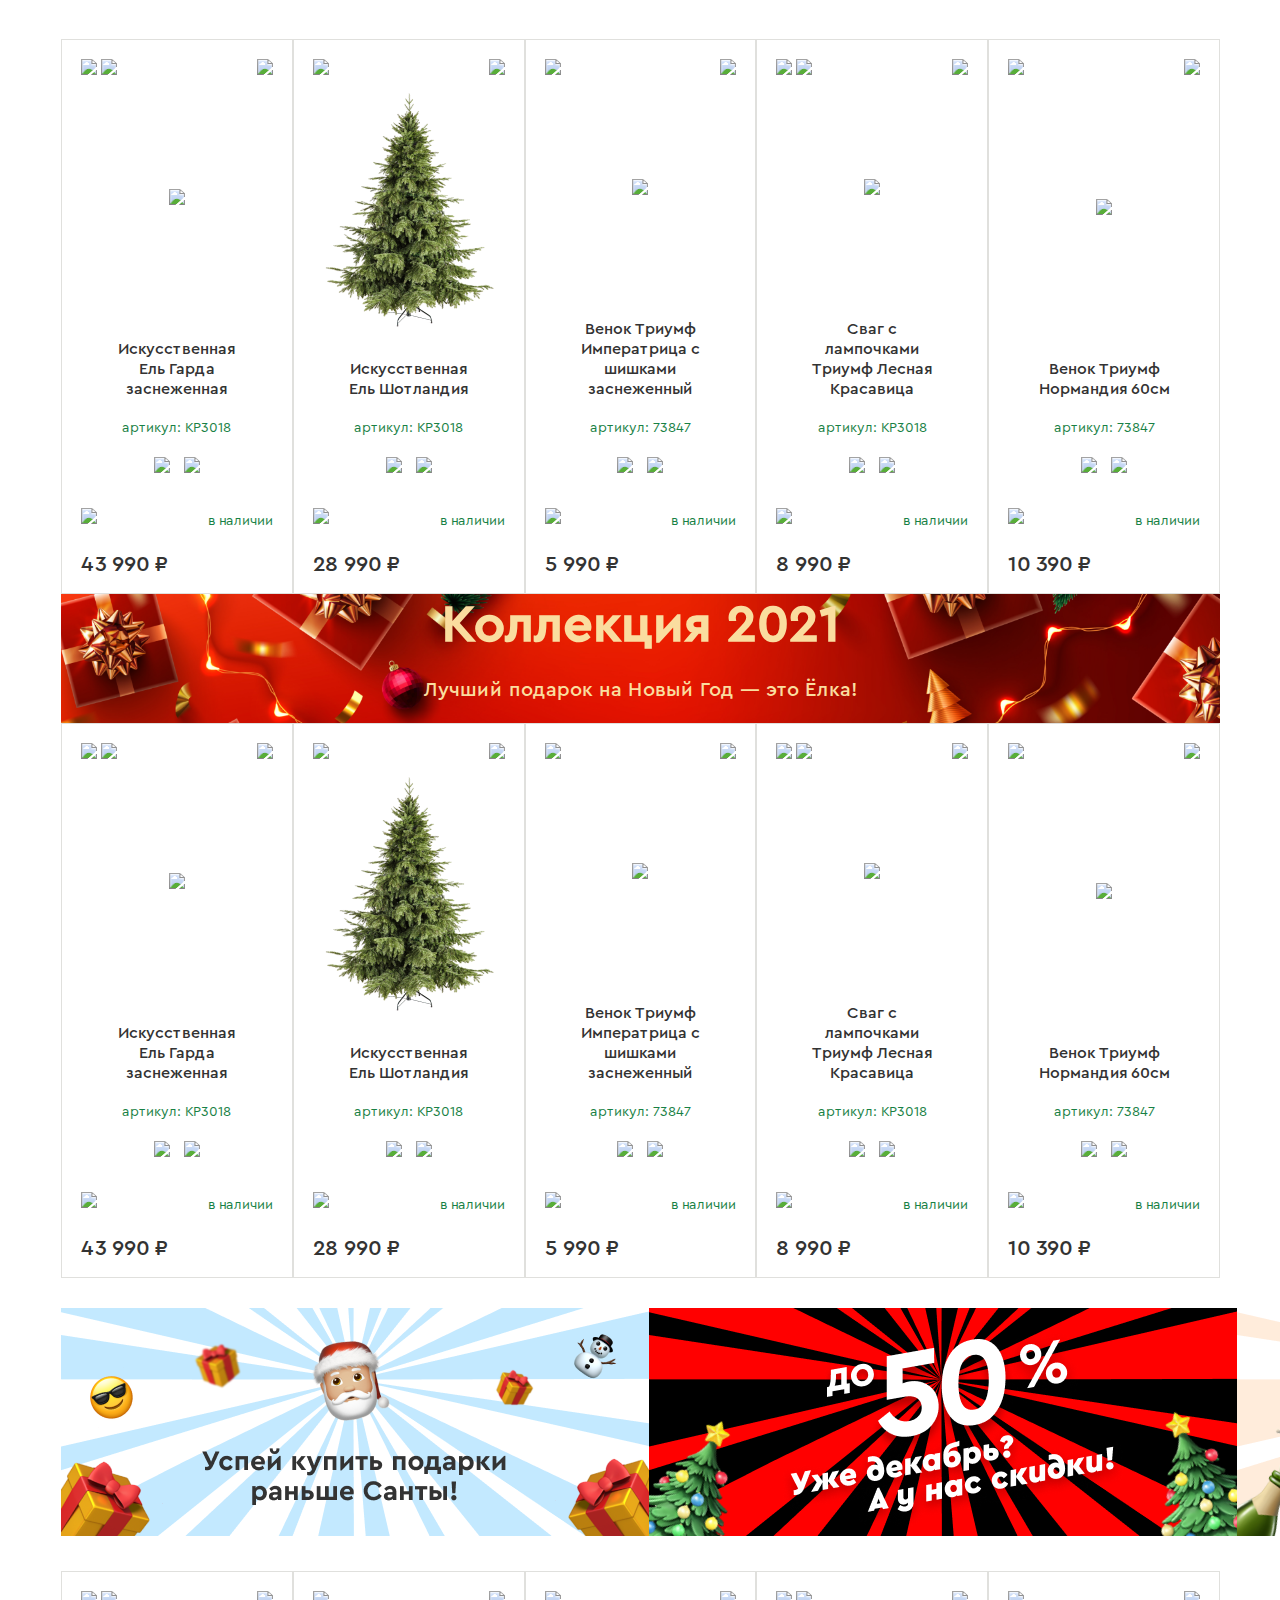
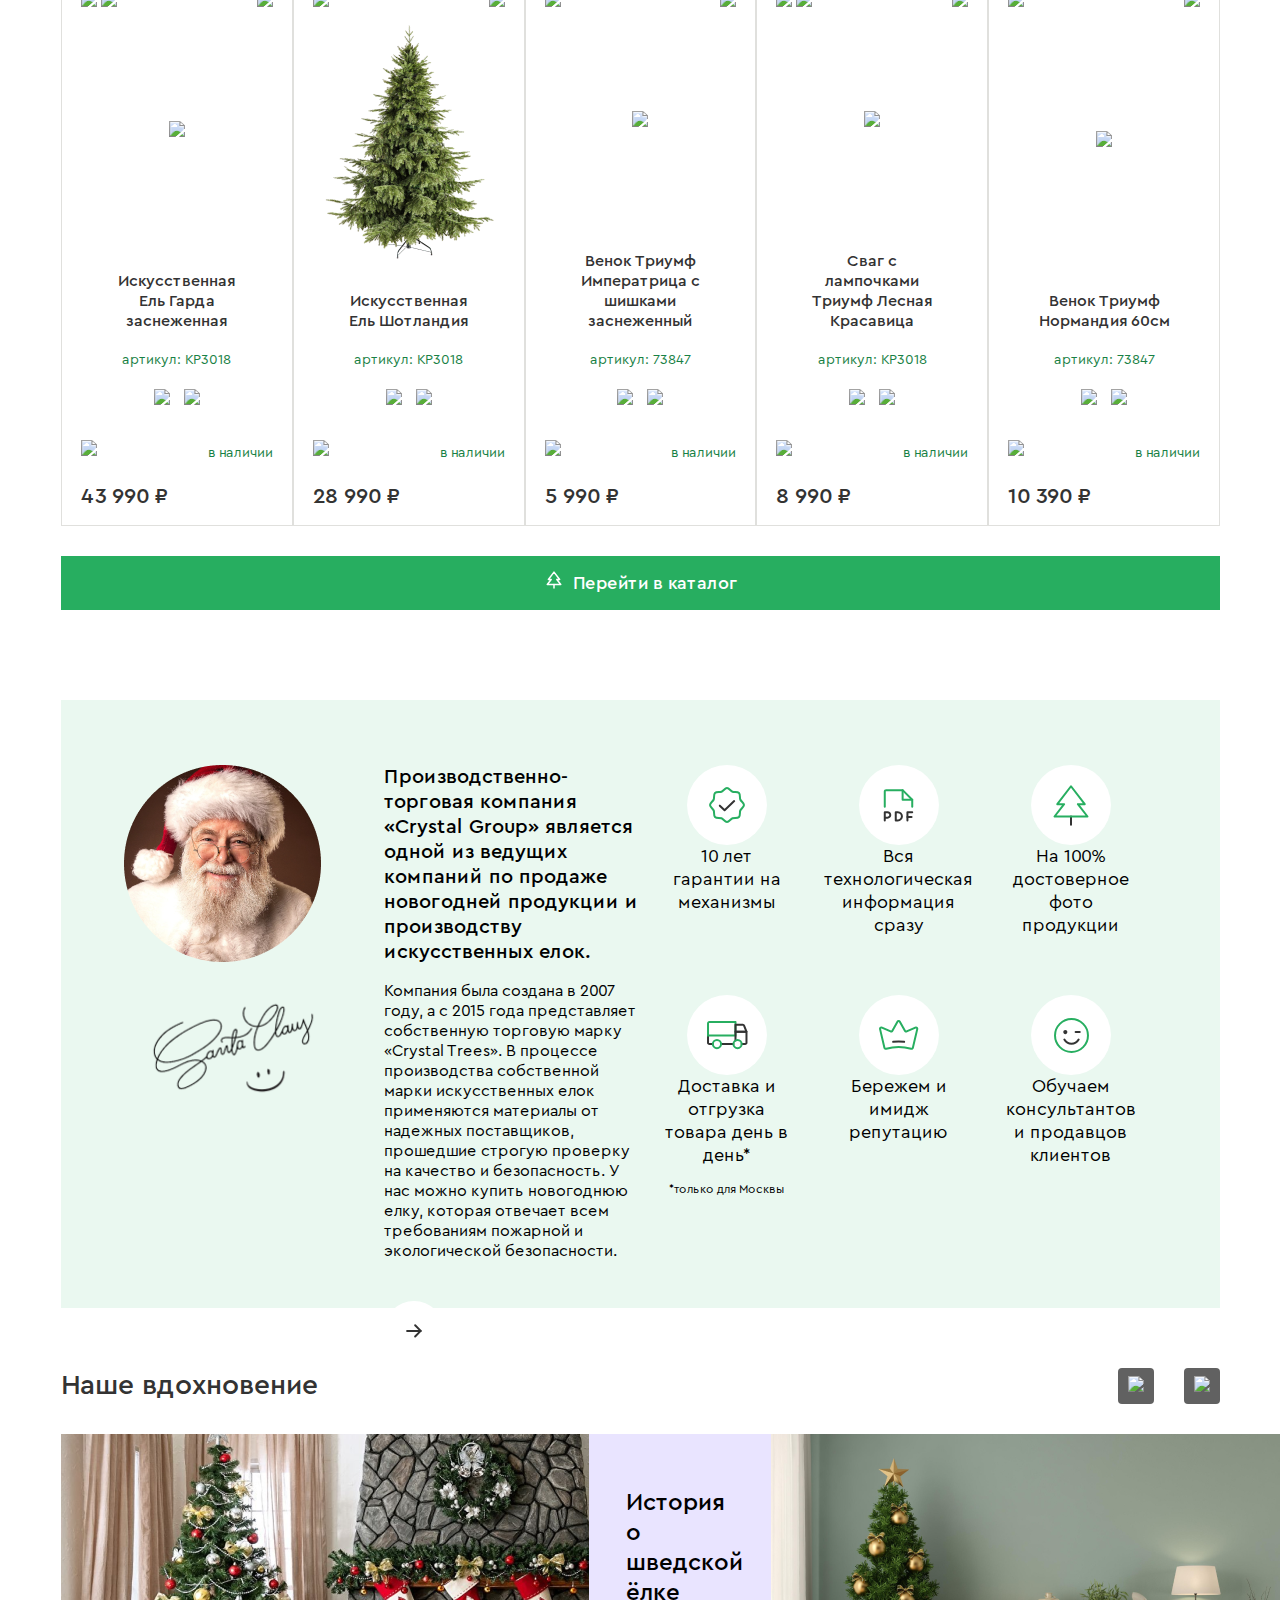
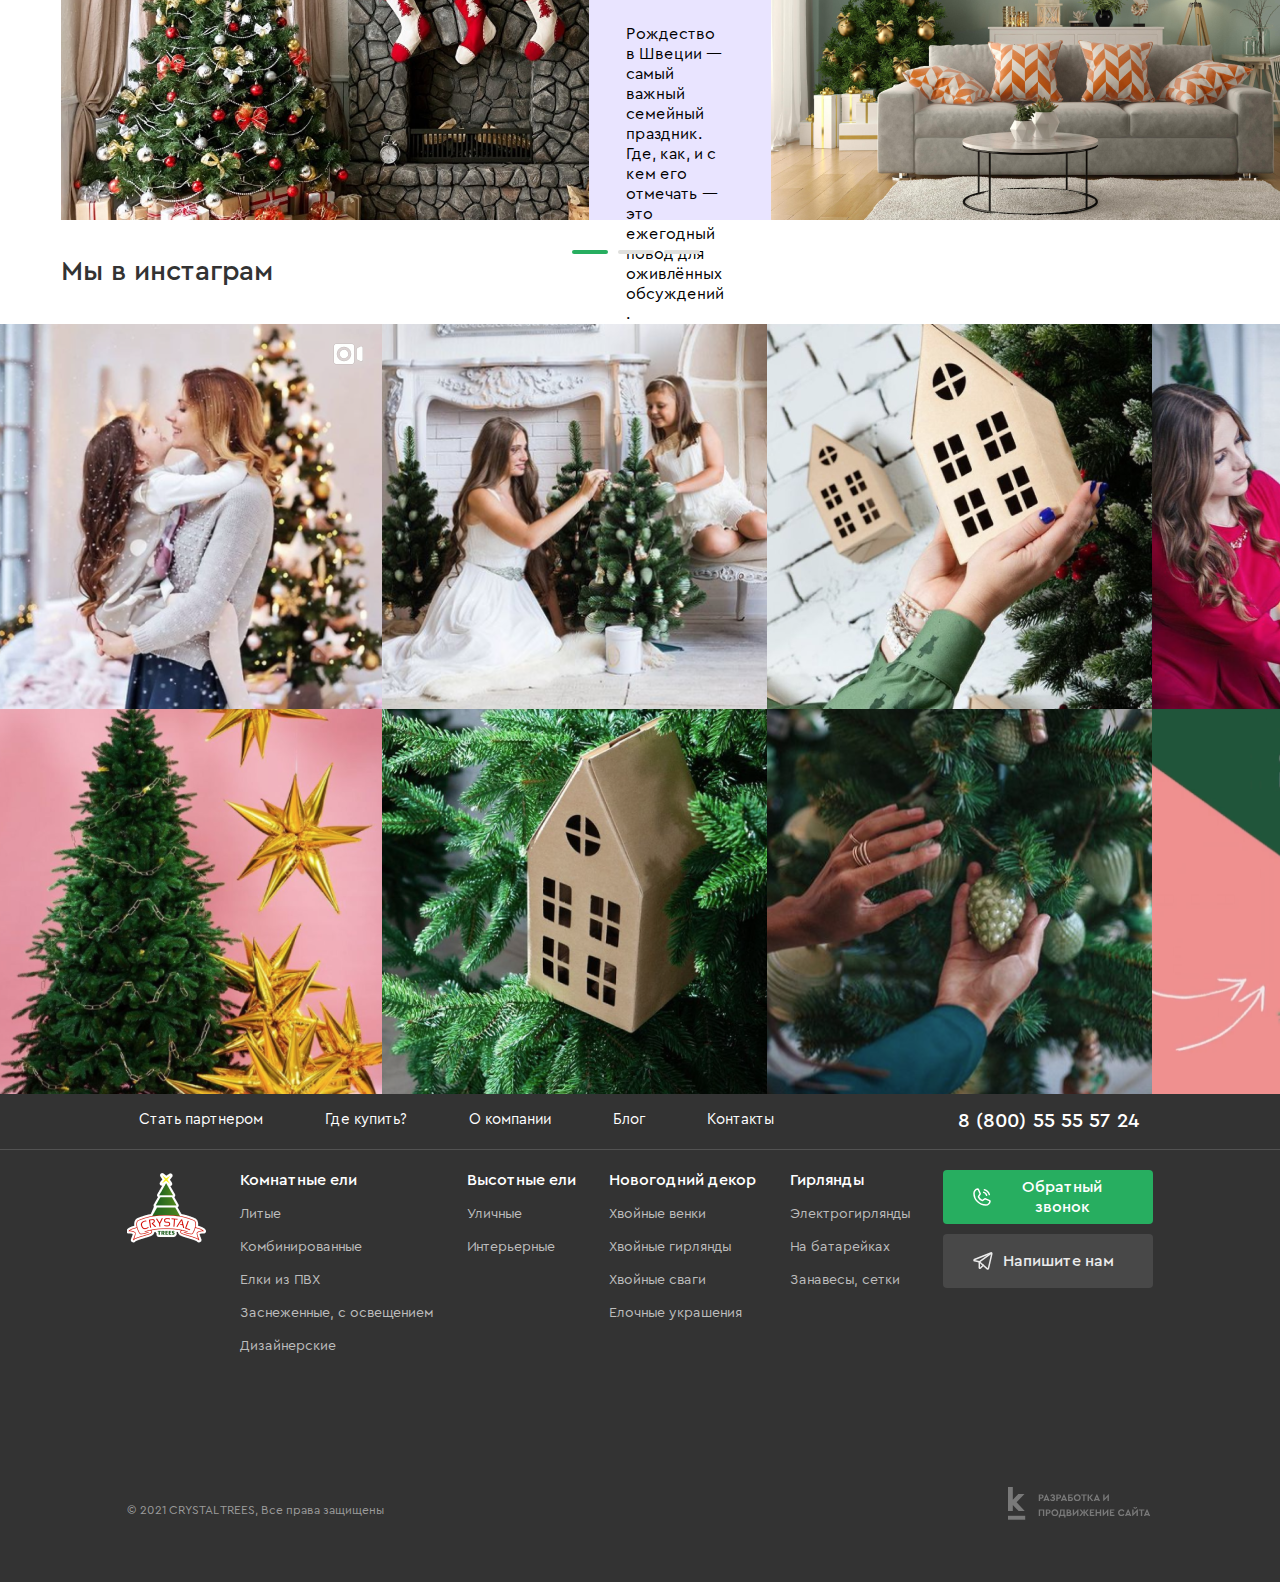
==== commit b2a91a02: ""maybe done"" ====
--- a/index.html
+++ b/index.html
@@ -144,6 +144,9 @@
                         <div class="item_icons">
                             <div class="item_icons_badge">
                                 <img src="/img/hit.svg">
+                                <span class="item_icons_badge_desc">
+                                    <p class="item_icons_badge_desc__p">Хит</p>
+                                </span>
                                 <img src="/img/gift.svg">
                             </div>
                             <img class="showcasescale" src="/img/scalesshowcase.svg">
@@ -356,6 +359,9 @@
                             <div class="item_icons">
                                 <div class="item_icons_badge">
                                     <img src="/img/hit.svg">
+                                    <span class="item_icons_badge_desc">
+                                        <p class="item_icons_badge_desc__p">Хит</p>
+                                    </span>
                                     <img src="/img/gift.svg">
                                 </div>
                                 <img class="showcasescale" src="/img/scalesshowcase.svg">
@@ -364,18 +370,20 @@
                                 <div class="item_image gap-between">
                                     <img src="/img/sprucegarda.png">
                                 </div>
-                                <div class="item_name gap-between">
-                                    <span>Искусственная Ель Нарда заснеженная</span>
-                                </div>
-                                <div class="item_article gap-between">
-                                    <span>артикул: KP3018</span>
-                                </div>
-                                <div class="item_rating">
-                                    <img class="rating" src="/img/rating.svg">
-                                    <a href="#"><img src="/img/review.svg"></a>
-                                </div>
-                            </div>
-                            <div class="product_item_bottom">
+                            </div>
+                            <div class="product_item_bottom">
+                                <div class="product_item_desc">
+                                    <div class="item_name gap-between">
+                                        <span>Искусственная Ель Гарда заснеженная</span>
+                                    </div>
+                                    <div class="item_article gap-between">
+                                        <span>артикул: KP3018</span>
+                                    </div>
+                                    <div class="item_rating">
+                                        <img class="rating" src="/img/rating.svg">
+                                        <a href="#"><img src="/img/review.svg"></a>
+                                    </div>
+                                </div>
                                 <div class="product_item_height">
                                     <a href="#"><img src="/img/size.svg"></a>
                                     <span class="avilability">в наличии</span>
@@ -386,163 +394,168 @@
                                         <div class="product_item_sale_price"></div>
                                     </div>
                                     <div class="product_item_buy">
-                                        <a><img src="/img/shoppingcartgreen.svg"></a>
-                                    </div>
-                                </div>
-                            </div>
-                        </div>
-                        <div class="product_item">
-                            <div class="item_icons">
-                                <div class="item_icons_badge">
-                                    <img src="/img/hit.svg">
+                                        <a class="product_item_buy_icon"></a>
+                                    </div>
+                                </div>
+                            </div>
+                        </div>
+                        <div class="product_item">
+                            <div class="item_icons">
+                                <div class="item_icons_badge">
+                                    <img src="/img/new.svg">
+                                </div>
+                                <img class="showcasescale" src="/img/scalesshowcase.svg">
+                            </div>
+                            <div class="product_item_top">
+                                <div class="item_image gap-between">
+                                    <img src="/img/shotlandija1.png">
+                                </div>
+                            </div>
+                            <div class="product_item_bottom">
+                                <div class="product_item_desc">
+                                    <div class="item_name gap-between">
+                                        <span>Искусственная Ель Шотландия</span>
+                                    </div>
+                                    <div class="item_article gap-between">
+                                        <span>артикул: KP3018</span>
+                                    </div>
+                                    <div class="item_rating">
+                                        <img class="rating" src="/img/rating.svg">
+                                        <a href="#"><img src="/img/review.svg"></a>
+                                    </div>
+                                </div>
+                                <div class="product_item_height">
+                                    <a href="#"><img src="/img/size.svg"></a>
+                                    <span class="avilability">в наличии</span>
+                                </div>
+                                <div class="product_item_price">
+                                    <div class="product_item_price_wrap">
+                                        <span class="showcase_price">28 990 ₽</span>
+                                        <div class="product_item_sale_price"></div>
+                                    </div>
+                                    <div class="product_item_buy">
+                                        <a class="product_item_buy_icon"></a>
+                                    </div>
+                                </div>
+                            </div>
+                        </div>
+                        <div class="product_item">
+                            <div class="item_icons">
+                                <div class="item_icons_badge">
+                                    <img src="/img/new.svg">
+                                </div>
+                                <img class="showcasescale" src="/img/scalesshowcase.svg">
+                            </div>
+                            <div class="product_item_top">
+                                <div class="item_image gap-between">
+                                    <img src="/img/empress.png">
+                                </div>
+                            </div>
+                            <div class="product_item_bottom">
+                                <div class="product_item_desc">
+                                    <div class="item_name gap-between">
+                                        <span>Венок Триумф Императрица с шишками заснеженный</span>
+                                    </div>
+                                    <div class="item_article gap-between">
+                                        <span>артикул: 73847</span>
+                                    </div>
+                                    <div class="item_rating">
+                                        <img class="rating" src="/img/rating.svg">
+                                        <a href="#"><img src="/img/review.svg"></a>
+                                    </div>
+                                </div>
+                                <div class="product_item_height">
+                                    <a href="#"><img src="/img/45cm.svg"></a>
+                                    <span class="avilability">в наличии</span>
+                                </div>
+                                <div class="product_item_price">
+                                    <div class="product_item_price_wrap">
+                                        <span class="showcase_price">5 990 ₽</span>
+                                        <div class="product_item_sale_price"></div>
+                                    </div>
+                                    <div class="product_item_buy">
+                                        <a class="product_item_buy_icon"></a>
+                                    </div>
+                                </div>
+                            </div>
+                        </div>
+                        <div class="product_item">
+                            <div class="item_icons">
+                                <div class="item_icons_badge">
+                                    <img src="/img/sale.svg">
+                                    <img src="/img/new.svg">
+                                </div>
+                                <img class="showcasescale" src="/img/scalesshowcase.svg">
+                            </div>
+                            <div class="product_item_top">
+                                <div class="item_image gap-between">
+                                    <img src="/img/forestbeauty.png">
+                                </div>
+                            </div>
+                            <div class="product_item_bottom">
+                                <div class="product_item_desc">
+                                    <div class="item_name gap-between">
+                                        <span>Сваг с лампочками Триумф Лесная Красавица</span>
+                                    </div>
+                                    <div class="item_article gap-between">
+                                        <span>артикул: KP3018</span>
+                                    </div>
+                                    <div class="item_rating">
+                                        <img class="rating" src="/img/rating.svg">
+                                        <a href="#"><img src="/img/review.svg"></a>
+                                    </div>
+                                </div>
+                                <div class="product_item_height">
+                                    <a href="#"><img src="/img/sizegreen.svg"></a>
+                                    <span class="avilability">в наличии</span>
+                                </div>
+                                <div class="product_item_price">
+                                    <div class="product_item_price_wrap">
+                                        <span class="showcase_price">8 990 ₽</span>
+                                        <div class="product_item_sale_price"></div>
+                                    </div>
+                                    <div class="product_item_buy">
+                                        <a class="product_item_buy_icon"></a>
+                                    </div>
+                                </div>
+                            </div>
+                        </div>
+                        <div class="product_item">
+                            <div class="item_icons">
+                                <div class="item_icons_badge">
                                     <img src="/img/gift.svg">
                                 </div>
                                 <img class="showcasescale" src="/img/scalesshowcase.svg">
                             </div>
                             <div class="product_item_top">
                                 <div class="item_image gap-between">
-                                    <img src="/img/sprucegarda.png">
-                                </div>
-                                <div class="item_name gap-between">
-                                    <span>Искусственная Ель Нарда заснеженная</span>
-                                </div>
-                                <div class="item_article gap-between">
-                                    <span>артикул: KP3018</span>
-                                </div>
-                                <div class="item_rating">
-                                    <img class="rating" src="/img/rating.svg">
-                                    <a href="#"><img src="/img/review.svg"></a>
-                                </div>
-                            </div>
-                            <div class="product_item_bottom">
-                                <div class="product_item_height">
-                                    <a href="#"><img src="/img/size.svg"></a>
-                                    <span class="avilability">в наличии</span>
-                                </div>
-                                <div class="product_item_price">
-                                    <div class="product_item_price_wrap">
-                                        <span class="showcase_price">43 990 ₽</span>
-                                        <div class="product_item_sale_price"></div>
-                                    </div>
-                                    <div class="product_item_buy">
-                                        <a><img src="/img/shoppingcartgreen.svg"></a>
-                                    </div>
-                                </div>
-                            </div>
-                        </div>
-                        <div class="product_item">
-                            <div class="item_icons">
-                                <div class="item_icons_badge">
-                                    <img src="/img/hit.svg">
-                                    <img src="/img/gift.svg">
-                                </div>
-                                <img class="showcasescale" src="/img/scalesshowcase.svg">
-                            </div>
-                            <div class="product_item_top">
-                                <div class="item_image gap-between">
-                                    <img src="/img/sprucegarda.png">
-                                </div>
-                                <div class="item_name gap-between">
-                                    <span>Искусственная Ель Нарда заснеженная</span>
-                                </div>
-                                <div class="item_article gap-between">
-                                    <span>артикул: KP3018</span>
-                                </div>
-                                <div class="item_rating">
-                                    <img class="rating" src="/img/rating.svg">
-                                    <a href="#"><img src="/img/review.svg"></a>
-                                </div>
-                            </div>
-                            <div class="product_item_bottom">
-                                <div class="product_item_height">
-                                    <a href="#"><img src="/img/size.svg"></a>
-                                    <span class="avilability">в наличии</span>
-                                </div>
-                                <div class="product_item_price">
-                                    <div class="product_item_price_wrap">
-                                        <span class="showcase_price">43 990 ₽</span>
-                                        <div class="product_item_sale_price"></div>
-                                    </div>
-                                    <div class="product_item_buy">
-                                        <a><img src="/img/shoppingcartgreen.svg"></a>
-                                    </div>
-                                </div>
-                            </div>
-                        </div>
-                        <div class="product_item">
-                            <div class="item_icons">
-                                <div class="item_icons_badge">
-                                    <img src="/img/hit.svg">
-                                    <img src="/img/gift.svg">
-                                </div>
-                                <img class="showcasescale" src="/img/scalesshowcase.svg">
-                            </div>
-                            <div class="product_item_top">
-                                <div class="item_image gap-between">
-                                    <img src="/img/sprucegarda.png">
-                                </div>
-                                <div class="item_name gap-between">
-                                    <span>Искусственная Ель Нарда заснеженная</span>
-                                </div>
-                                <div class="item_article gap-between">
-                                    <span>артикул: KP3018</span>
-                                </div>
-                                <div class="item_rating">
-                                    <img class="rating" src="/img/rating.svg">
-                                    <a href="#"><img src="/img/review.svg"></a>
-                                </div>
-                            </div>
-                            <div class="product_item_bottom">
-                                <div class="product_item_height">
-                                    <a href="#"><img src="/img/size.svg"></a>
-                                    <span class="avilability">в наличии</span>
-                                </div>
-                                <div class="product_item_price">
-                                    <div class="product_item_price_wrap">
-                                        <span class="showcase_price">43 990 ₽</span>
-                                        <div class="product_item_sale_price"></div>
-                                    </div>
-                                    <div class="product_item_buy">
-                                        <a><img src="/img/shoppingcartgreen.svg"></a>
-                                    </div>
-                                </div>
-                            </div>
-                        </div>
-                        <div class="product_item">
-                            <div class="item_icons">
-                                <div class="item_icons_badge">
-                                    <img src="/img/hit.svg">
-                                    <img src="/img/gift.svg">
-                                </div>
-                                <img class="showcasescale" src="/img/scalesshowcase.svg">
-                            </div>
-                            <div class="product_item_top">
-                                <div class="item_image gap-between">
-                                    <img src="/img/sprucegarda.png">
-                                </div>
-                                <div class="item_name gap-between">
-                                    <span>Искусственная Ель Нарда заснеженная</span>
-                                </div>
-                                <div class="item_article gap-between">
-                                    <span>артикул: KP3018</span>
-                                </div>
-                                <div class="item_rating">
-                                    <img class="rating" src="/img/rating.svg">
-                                    <a href="#"><img src="/img/review.svg"></a>
-                                </div>
-                            </div>
-                            <div class="product_item_bottom">
-                                <div class="product_item_height">
-                                    <a href="#"><img src="/img/size.svg"></a>
-                                    <span class="avilability">в наличии</span>
-                                </div>
-                                <div class="product_item_price">
-                                    <div class="product_item_price_wrap">
-                                        <span class="showcase_price">43 990 ₽</span>
-                                        <div class="product_item_sale_price"></div>
-                                    </div>
-                                    <div class="product_item_buy">
-                                        <a><img src="/img/shoppingcartgreen.svg"></a>
+                                    <img src="/img/Normandia.png">
+                                </div>
+                            </div>
+                            <div class="product_item_bottom">
+                                <div class="product_item_desc">
+                                    <div class="item_name gap-between">
+                                        <span>Венок Триумф Нормандия 60см</span>
+                                    </div>
+                                    <div class="item_article gap-between">
+                                        <span>артикул: 73847</span>
+                                    </div>
+                                    <div class="item_rating">
+                                        <img class="rating" src="/img/rating.svg">
+                                        <a href="#"><img src="/img/review.svg"></a>
+                                    </div>
+                                </div>
+                                <div class="product_item_height">
+                                    <a href="#"><img src="/img/60cm.svg"></a>
+                                    <span class="avilability">в наличии</span>
+                                </div>
+                                <div class="product_item_price">
+                                    <div class="product_item_price_wrap">
+                                        <span class="showcase_price">10 390 ₽</span>
+                                        <div class="product_item_sale_price"></div>
+                                    </div>
+                                    <div class="product_item_buy">
+                                        <a class="product_item_buy_icon"></a>
                                     </div>
                                 </div>
                             </div>
@@ -550,12 +563,19 @@
                     </div>  
                     <div class="big_banner">
                         <img class="big_banner__img" src="/img/bigbanner.png">
+                        <div class="big_banner_desc">
+                            <span class="big_banner_desc_title">Коллекция 2021</span>
+                            <span class="big_banner_desc_text">Лучший подарок на Новый Год — это Ёлка!</span>
+                        </div>
                     </div>
                     <div class="promo">
                         <div class="product_item">
                             <div class="item_icons">
                                 <div class="item_icons_badge">
                                     <img src="/img/hit.svg">
+                                    <span class="item_icons_badge_desc">
+                                        <p class="item_icons_badge_desc__p">Хит</p>
+                                    </span>
                                     <img src="/img/gift.svg">
                                 </div>
                                 <img class="showcasescale" src="/img/scalesshowcase.svg">
@@ -564,18 +584,20 @@
                                 <div class="item_image gap-between">
                                     <img src="/img/sprucegarda.png">
                                 </div>
-                                <div class="item_name gap-between">
-                                    <span>Искусственная Ель Нарда заснеженная</span>
-                                </div>
-                                <div class="item_article gap-between">
-                                    <span>артикул: KP3018</span>
-                                </div>
-                                <div class="item_rating">
-                                    <img class="rating" src="/img/rating.svg">
-                                    <a href="#"><img src="/img/review.svg"></a>
-                                </div>
-                            </div>
-                            <div class="product_item_bottom">
+                            </div>
+                            <div class="product_item_bottom">
+                                <div class="product_item_desc">
+                                    <div class="item_name gap-between">
+                                        <span>Искусственная Ель Гарда заснеженная</span>
+                                    </div>
+                                    <div class="item_article gap-between">
+                                        <span>артикул: KP3018</span>
+                                    </div>
+                                    <div class="item_rating">
+                                        <img class="rating" src="/img/rating.svg">
+                                        <a href="#"><img src="/img/review.svg"></a>
+                                    </div>
+                                </div>
                                 <div class="product_item_height">
                                     <a href="#"><img src="/img/size.svg"></a>
                                     <span class="avilability">в наличии</span>
@@ -586,163 +608,168 @@
                                         <div class="product_item_sale_price"></div>
                                     </div>
                                     <div class="product_item_buy">
-                                        <a><img src="/img/shoppingcartgreen.svg"></a>
-                                    </div>
-                                </div>
-                            </div>
-                        </div>
-                        <div class="product_item">
-                            <div class="item_icons">
-                                <div class="item_icons_badge">
-                                    <img src="/img/hit.svg">
+                                        <a class="product_item_buy_icon"></a>
+                                    </div>
+                                </div>
+                            </div>
+                        </div>
+                        <div class="product_item">
+                            <div class="item_icons">
+                                <div class="item_icons_badge">
+                                    <img src="/img/new.svg">
+                                </div>
+                                <img class="showcasescale" src="/img/scalesshowcase.svg">
+                            </div>
+                            <div class="product_item_top">
+                                <div class="item_image gap-between">
+                                    <img src="/img/shotlandija1.png">
+                                </div>
+                            </div>
+                            <div class="product_item_bottom">
+                                <div class="product_item_desc">
+                                    <div class="item_name gap-between">
+                                        <span>Искусственная Ель Шотландия</span>
+                                    </div>
+                                    <div class="item_article gap-between">
+                                        <span>артикул: KP3018</span>
+                                    </div>
+                                    <div class="item_rating">
+                                        <img class="rating" src="/img/rating.svg">
+                                        <a href="#"><img src="/img/review.svg"></a>
+                                    </div>
+                                </div>
+                                <div class="product_item_height">
+                                    <a href="#"><img src="/img/size.svg"></a>
+                                    <span class="avilability">в наличии</span>
+                                </div>
+                                <div class="product_item_price">
+                                    <div class="product_item_price_wrap">
+                                        <span class="showcase_price">28 990 ₽</span>
+                                        <div class="product_item_sale_price"></div>
+                                    </div>
+                                    <div class="product_item_buy">
+                                        <a class="product_item_buy_icon"></a>
+                                    </div>
+                                </div>
+                            </div>
+                        </div>
+                        <div class="product_item">
+                            <div class="item_icons">
+                                <div class="item_icons_badge">
+                                    <img src="/img/new.svg">
+                                </div>
+                                <img class="showcasescale" src="/img/scalesshowcase.svg">
+                            </div>
+                            <div class="product_item_top">
+                                <div class="item_image gap-between">
+                                    <img src="/img/empress.png">
+                                </div>
+                            </div>
+                            <div class="product_item_bottom">
+                                <div class="product_item_desc">
+                                    <div class="item_name gap-between">
+                                        <span>Венок Триумф Императрица с шишками заснеженный</span>
+                                    </div>
+                                    <div class="item_article gap-between">
+                                        <span>артикул: 73847</span>
+                                    </div>
+                                    <div class="item_rating">
+                                        <img class="rating" src="/img/rating.svg">
+                                        <a href="#"><img src="/img/review.svg"></a>
+                                    </div>
+                                </div>
+                                <div class="product_item_height">
+                                    <a href="#"><img src="/img/45cm.svg"></a>
+                                    <span class="avilability">в наличии</span>
+                                </div>
+                                <div class="product_item_price">
+                                    <div class="product_item_price_wrap">
+                                        <span class="showcase_price">5 990 ₽</span>
+                                        <div class="product_item_sale_price"></div>
+                                    </div>
+                                    <div class="product_item_buy">
+                                        <a class="product_item_buy_icon"></a>
+                                    </div>
+                                </div>
+                            </div>
+                        </div>
+                        <div class="product_item">
+                            <div class="item_icons">
+                                <div class="item_icons_badge">
+                                    <img src="/img/sale.svg">
+                                    <img src="/img/new.svg">
+                                </div>
+                                <img class="showcasescale" src="/img/scalesshowcase.svg">
+                            </div>
+                            <div class="product_item_top">
+                                <div class="item_image gap-between">
+                                    <img src="/img/forestbeauty.png">
+                                </div>
+                            </div>
+                            <div class="product_item_bottom">
+                                <div class="product_item_desc">
+                                    <div class="item_name gap-between">
+                                        <span>Сваг с лампочками Триумф Лесная Красавица</span>
+                                    </div>
+                                    <div class="item_article gap-between">
+                                        <span>артикул: KP3018</span>
+                                    </div>
+                                    <div class="item_rating">
+                                        <img class="rating" src="/img/rating.svg">
+                                        <a href="#"><img src="/img/review.svg"></a>
+                                    </div>
+                                </div>
+                                <div class="product_item_height">
+                                    <a href="#"><img src="/img/sizegreen.svg"></a>
+                                    <span class="avilability">в наличии</span>
+                                </div>
+                                <div class="product_item_price">
+                                    <div class="product_item_price_wrap">
+                                        <span class="showcase_price">8 990 ₽</span>
+                                        <div class="product_item_sale_price"></div>
+                                    </div>
+                                    <div class="product_item_buy">
+                                        <a class="product_item_buy_icon"></a>
+                                    </div>
+                                </div>
+                            </div>
+                        </div>
+                        <div class="product_item">
+                            <div class="item_icons">
+                                <div class="item_icons_badge">
                                     <img src="/img/gift.svg">
                                 </div>
                                 <img class="showcasescale" src="/img/scalesshowcase.svg">
                             </div>
                             <div class="product_item_top">
                                 <div class="item_image gap-between">
-                                    <img src="/img/sprucegarda.png">
-                                </div>
-                                <div class="item_name gap-between">
-                                    <span>Искусственная Ель Нарда заснеженная</span>
-                                </div>
-                                <div class="item_article gap-between">
-                                    <span>артикул: KP3018</span>
-                                </div>
-                                <div class="item_rating">
-                                    <img class="rating" src="/img/rating.svg">
-                                    <a href="#"><img src="/img/review.svg"></a>
-                                </div>
-                            </div>
-                            <div class="product_item_bottom">
-                                <div class="product_item_height">
-                                    <a href="#"><img src="/img/size.svg"></a>
-                                    <span class="avilability">в наличии</span>
-                                </div>
-                                <div class="product_item_price">
-                                    <div class="product_item_price_wrap">
-                                        <span class="showcase_price">43 990 ₽</span>
-                                        <div class="product_item_sale_price"></div>
-                                    </div>
-                                    <div class="product_item_buy">
-                                        <a><img src="/img/shoppingcartgreen.svg"></a>
-                                    </div>
-                                </div>
-                            </div>
-                        </div>
-                        <div class="product_item">
-                            <div class="item_icons">
-                                <div class="item_icons_badge">
-                                    <img src="/img/hit.svg">
-                                    <img src="/img/gift.svg">
-                                </div>
-                                <img class="showcasescale" src="/img/scalesshowcase.svg">
-                            </div>
-                            <div class="product_item_top">
-                                <div class="item_image gap-between">
-                                    <img src="/img/sprucegarda.png">
-                                </div>
-                                <div class="item_name gap-between">
-                                    <span>Искусственная Ель Нарда заснеженная</span>
-                                </div>
-                                <div class="item_article gap-between">
-                                    <span>артикул: KP3018</span>
-                                </div>
-                                <div class="item_rating">
-                                    <img class="rating" src="/img/rating.svg">
-                                    <a href="#"><img src="/img/review.svg"></a>
-                                </div>
-                            </div>
-                            <div class="product_item_bottom">
-                                <div class="product_item_height">
-                                    <a href="#"><img src="/img/size.svg"></a>
-                                    <span class="avilability">в наличии</span>
-                                </div>
-                                <div class="product_item_price">
-                                    <div class="product_item_price_wrap">
-                                        <span class="showcase_price">43 990 ₽</span>
-                                        <div class="product_item_sale_price"></div>
-                                    </div>
-                                    <div class="product_item_buy">
-                                        <a><img src="/img/shoppingcartgreen.svg"></a>
-                                    </div>
-                                </div>
-                            </div>
-                        </div>
-                        <div class="product_item">
-                            <div class="item_icons">
-                                <div class="item_icons_badge">
-                                    <img src="/img/hit.svg">
-                                    <img src="/img/gift.svg">
-                                </div>
-                                <img class="showcasescale" src="/img/scalesshowcase.svg">
-                            </div>
-                            <div class="product_item_top">
-                                <div class="item_image gap-between">
-                                    <img src="/img/sprucegarda.png">
-                                </div>
-                                <div class="item_name gap-between">
-                                    <span>Искусственная Ель Нарда заснеженная</span>
-                                </div>
-                                <div class="item_article gap-between">
-                                    <span>артикул: KP3018</span>
-                                </div>
-                                <div class="item_rating">
-                                    <img class="rating" src="/img/rating.svg">
-                                    <a href="#"><img src="/img/review.svg"></a>
-                                </div>
-                            </div>
-                            <div class="product_item_bottom">
-                                <div class="product_item_height">
-                                    <a href="#"><img src="/img/size.svg"></a>
-                                    <span class="avilability">в наличии</span>
-                                </div>
-                                <div class="product_item_price">
-                                    <div class="product_item_price_wrap">
-                                        <span class="showcase_price">43 990 ₽</span>
-                                        <div class="product_item_sale_price"></div>
-                                    </div>
-                                    <div class="product_item_buy">
-                                        <a><img src="/img/shoppingcartgreen.svg"></a>
-                                    </div>
-                                </div>
-                            </div>
-                        </div>
-                        <div class="product_item">
-                            <div class="item_icons">
-                                <div class="item_icons_badge">
-                                    <img src="/img/hit.svg">
-                                    <img src="/img/gift.svg">
-                                </div>
-                                <img class="showcasescale" src="/img/scalesshowcase.svg">
-                            </div>
-                            <div class="product_item_top">
-                                <div class="item_image gap-between">
-                                    <img src="/img/sprucegarda.png">
-                                </div>
-                                <div class="item_name gap-between">
-                                    <span>Искусственная Ель Нарда заснеженная</span>
-                                </div>
-                                <div class="item_article gap-between">
-                                    <span>артикул: KP3018</span>
-                                </div>
-                                <div class="item_rating">
-                                    <img class="rating" src="/img/rating.svg">
-                                    <a href="#"><img src="/img/review.svg"></a>
-                                </div>
-                            </div>
-                            <div class="product_item_bottom">
-                                <div class="product_item_height">
-                                    <a href="#"><img src="/img/size.svg"></a>
-                                    <span class="avilability">в наличии</span>
-                                </div>
-                                <div class="product_item_price">
-                                    <div class="product_item_price_wrap">
-                                        <span class="showcase_price">43 990 ₽</span>
-                                        <div class="product_item_sale_price"></div>
-                                    </div>
-                                    <div class="product_item_buy">
-                                        <a><img src="/img/shoppingcartgreen.svg"></a>
+                                    <img src="/img/Normandia.png">
+                                </div>
+                            </div>
+                            <div class="product_item_bottom">
+                                <div class="product_item_desc">
+                                    <div class="item_name gap-between">
+                                        <span>Венок Триумф Нормандия 60см</span>
+                                    </div>
+                                    <div class="item_article gap-between">
+                                        <span>артикул: 73847</span>
+                                    </div>
+                                    <div class="item_rating">
+                                        <img class="rating" src="/img/rating.svg">
+                                        <a href="#"><img src="/img/review.svg"></a>
+                                    </div>
+                                </div>
+                                <div class="product_item_height">
+                                    <a href="#"><img src="/img/60cm.svg"></a>
+                                    <span class="avilability">в наличии</span>
+                                </div>
+                                <div class="product_item_price">
+                                    <div class="product_item_price_wrap">
+                                        <span class="showcase_price">10 390 ₽</span>
+                                        <div class="product_item_sale_price"></div>
+                                    </div>
+                                    <div class="product_item_buy">
+                                        <a class="product_item_buy_icon"></a>
                                     </div>
                                 </div>
                             </div>
@@ -758,6 +785,9 @@
                             <div class="item_icons">
                                 <div class="item_icons_badge">
                                     <img src="/img/hit.svg">
+                                    <span class="item_icons_badge_desc">
+                                        <p class="item_icons_badge_desc__p">Хит</p>
+                                    </span>
                                     <img src="/img/gift.svg">
                                 </div>
                                 <img class="showcasescale" src="/img/scalesshowcase.svg">
@@ -766,18 +796,20 @@
                                 <div class="item_image gap-between">
                                     <img src="/img/sprucegarda.png">
                                 </div>
-                                <div class="item_name gap-between">
-                                    <span>Искусственная Ель Нарда заснеженная</span>
-                                </div>
-                                <div class="item_article gap-between">
-                                    <span>артикул: KP3018</span>
-                                </div>
-                                <div class="item_rating">
-                                    <img class="rating" src="/img/rating.svg">
-                                    <a href="#"><img src="/img/review.svg"></a>
-                                </div>
-                            </div>
-                            <div class="product_item_bottom">
+                            </div>
+                            <div class="product_item_bottom">
+                                <div class="product_item_desc">
+                                    <div class="item_name gap-between">
+                                        <span>Искусственная Ель Гарда заснеженная</span>
+                                    </div>
+                                    <div class="item_article gap-between">
+                                        <span>артикул: KP3018</span>
+                                    </div>
+                                    <div class="item_rating">
+                                        <img class="rating" src="/img/rating.svg">
+                                        <a href="#"><img src="/img/review.svg"></a>
+                                    </div>
+                                </div>
                                 <div class="product_item_height">
                                     <a href="#"><img src="/img/size.svg"></a>
                                     <span class="avilability">в наличии</span>
@@ -788,163 +820,168 @@
                                         <div class="product_item_sale_price"></div>
                                     </div>
                                     <div class="product_item_buy">
-                                        <a><img src="/img/shoppingcartgreen.svg"></a>
-                                    </div>
-                                </div>
-                            </div>
-                        </div>
-                        <div class="product_item">
-                            <div class="item_icons">
-                                <div class="item_icons_badge">
-                                    <img src="/img/hit.svg">
+                                        <a class="product_item_buy_icon"></a>
+                                    </div>
+                                </div>
+                            </div>
+                        </div>
+                        <div class="product_item">
+                            <div class="item_icons">
+                                <div class="item_icons_badge">
+                                    <img src="/img/new.svg">
+                                </div>
+                                <img class="showcasescale" src="/img/scalesshowcase.svg">
+                            </div>
+                            <div class="product_item_top">
+                                <div class="item_image gap-between">
+                                    <img src="/img/shotlandija1.png">
+                                </div>
+                            </div>
+                            <div class="product_item_bottom">
+                                <div class="product_item_desc">
+                                    <div class="item_name gap-between">
+                                        <span>Искусственная Ель Шотландия</span>
+                                    </div>
+                                    <div class="item_article gap-between">
+                                        <span>артикул: KP3018</span>
+                                    </div>
+                                    <div class="item_rating">
+                                        <img class="rating" src="/img/rating.svg">
+                                        <a href="#"><img src="/img/review.svg"></a>
+                                    </div>
+                                </div>
+                                <div class="product_item_height">
+                                    <a href="#"><img src="/img/size.svg"></a>
+                                    <span class="avilability">в наличии</span>
+                                </div>
+                                <div class="product_item_price">
+                                    <div class="product_item_price_wrap">
+                                        <span class="showcase_price">28 990 ₽</span>
+                                        <div class="product_item_sale_price"></div>
+                                    </div>
+                                    <div class="product_item_buy">
+                                        <a class="product_item_buy_icon"></a>
+                                    </div>
+                                </div>
+                            </div>
+                        </div>
+                        <div class="product_item">
+                            <div class="item_icons">
+                                <div class="item_icons_badge">
+                                    <img src="/img/new.svg">
+                                </div>
+                                <img class="showcasescale" src="/img/scalesshowcase.svg">
+                            </div>
+                            <div class="product_item_top">
+                                <div class="item_image gap-between">
+                                    <img src="/img/empress.png">
+                                </div>
+                            </div>
+                            <div class="product_item_bottom">
+                                <div class="product_item_desc">
+                                    <div class="item_name gap-between">
+                                        <span>Венок Триумф Императрица с шишками заснеженный</span>
+                                    </div>
+                                    <div class="item_article gap-between">
+                                        <span>артикул: 73847</span>
+                                    </div>
+                                    <div class="item_rating">
+                                        <img class="rating" src="/img/rating.svg">
+                                        <a href="#"><img src="/img/review.svg"></a>
+                                    </div>
+                                </div>
+                                <div class="product_item_height">
+                                    <a href="#"><img src="/img/45cm.svg"></a>
+                                    <span class="avilability">в наличии</span>
+                                </div>
+                                <div class="product_item_price">
+                                    <div class="product_item_price_wrap">
+                                        <span class="showcase_price">5 990 ₽</span>
+                                        <div class="product_item_sale_price"></div>
+                                    </div>
+                                    <div class="product_item_buy">
+                                        <a class="product_item_buy_icon"></a>
+                                    </div>
+                                </div>
+                            </div>
+                        </div>
+                        <div class="product_item">
+                            <div class="item_icons">
+                                <div class="item_icons_badge">
+                                    <img src="/img/sale.svg">
+                                    <img src="/img/new.svg">
+                                </div>
+                                <img class="showcasescale" src="/img/scalesshowcase.svg">
+                            </div>
+                            <div class="product_item_top">
+                                <div class="item_image gap-between">
+                                    <img src="/img/forestbeauty.png">
+                                </div>
+                            </div>
+                            <div class="product_item_bottom">
+                                <div class="product_item_desc">
+                                    <div class="item_name gap-between">
+                                        <span>Сваг с лампочками Триумф Лесная Красавица</span>
+                                    </div>
+                                    <div class="item_article gap-between">
+                                        <span>артикул: KP3018</span>
+                                    </div>
+                                    <div class="item_rating">
+                                        <img class="rating" src="/img/rating.svg">
+                                        <a href="#"><img src="/img/review.svg"></a>
+                                    </div>
+                                </div>
+                                <div class="product_item_height">
+                                    <a href="#"><img src="/img/sizegreen.svg"></a>
+                                    <span class="avilability">в наличии</span>
+                                </div>
+                                <div class="product_item_price">
+                                    <div class="product_item_price_wrap">
+                                        <span class="showcase_price">8 990 ₽</span>
+                                        <div class="product_item_sale_price"></div>
+                                    </div>
+                                    <div class="product_item_buy">
+                                        <a class="product_item_buy_icon"></a>
+                                    </div>
+                                </div>
+                            </div>
+                        </div>
+                        <div class="product_item">
+                            <div class="item_icons">
+                                <div class="item_icons_badge">
                                     <img src="/img/gift.svg">
                                 </div>
                                 <img class="showcasescale" src="/img/scalesshowcase.svg">
                             </div>
                             <div class="product_item_top">
                                 <div class="item_image gap-between">
-                                    <img src="/img/sprucegarda.png">
-                                </div>
-                                <div class="item_name gap-between">
-                                    <span>Искусственная Ель Нарда заснеженная</span>
-                                </div>
-                                <div class="item_article gap-between">
-                                    <span>артикул: KP3018</span>
-                                </div>
-                                <div class="item_rating">
-                                    <img class="rating" src="/img/rating.svg">
-                                    <a href="#"><img src="/img/review.svg"></a>
-                                </div>
-                            </div>
-                            <div class="product_item_bottom">
-                                <div class="product_item_height">
-                                    <a href="#"><img src="/img/size.svg"></a>
-                                    <span class="avilability">в наличии</span>
-                                </div>
-                                <div class="product_item_price">
-                                    <div class="product_item_price_wrap">
-                                        <span class="showcase_price">43 990 ₽</span>
-                                        <div class="product_item_sale_price"></div>
-                                    </div>
-                                    <div class="product_item_buy">
-                                        <a><img src="/img/shoppingcartgreen.svg"></a>
-                                    </div>
-                                </div>
-                            </div>
-                        </div>
-                        <div class="product_item">
-                            <div class="item_icons">
-                                <div class="item_icons_badge">
-                                    <img src="/img/hit.svg">
-                                    <img src="/img/gift.svg">
-                                </div>
-                                <img class="showcasescale" src="/img/scalesshowcase.svg">
-                            </div>
-                            <div class="product_item_top">
-                                <div class="item_image gap-between">
-                                    <img src="/img/sprucegarda.png">
-                                </div>
-                                <div class="item_name gap-between">
-                                    <span>Искусственная Ель Нарда заснеженная</span>
-                                </div>
-                                <div class="item_article gap-between">
-                                    <span>артикул: KP3018</span>
-                                </div>
-                                <div class="item_rating">
-                                    <img class="rating" src="/img/rating.svg">
-                                    <a href="#"><img src="/img/review.svg"></a>
-                                </div>
-                            </div>
-                            <div class="product_item_bottom">
-                                <div class="product_item_height">
-                                    <a href="#"><img src="/img/size.svg"></a>
-                                    <span class="avilability">в наличии</span>
-                                </div>
-                                <div class="product_item_price">
-                                    <div class="product_item_price_wrap">
-                                        <span class="showcase_price">43 990 ₽</span>
-                                        <div class="product_item_sale_price"></div>
-                                    </div>
-                                    <div class="product_item_buy">
-                                        <a><img src="/img/shoppingcartgreen.svg"></a>
-                                    </div>
-                                </div>
-                            </div>
-                        </div>
-                        <div class="product_item">
-                            <div class="item_icons">
-                                <div class="item_icons_badge">
-                                    <img src="/img/hit.svg">
-                                    <img src="/img/gift.svg">
-                                </div>
-                                <img class="showcasescale" src="/img/scalesshowcase.svg">
-                            </div>
-                            <div class="product_item_top">
-                                <div class="item_image gap-between">
-                                    <img src="/img/sprucegarda.png">
-                                </div>
-                                <div class="item_name gap-between">
-                                    <span>Искусственная Ель Нарда заснеженная</span>
-                                </div>
-                                <div class="item_article gap-between">
-                                    <span>артикул: KP3018</span>
-                                </div>
-                                <div class="item_rating">
-                                    <img class="rating" src="/img/rating.svg">
-                                    <a href="#"><img src="/img/review.svg"></a>
-                                </div>
-                            </div>
-                            <div class="product_item_bottom">
-                                <div class="product_item_height">
-                                    <a href="#"><img src="/img/size.svg"></a>
-                                    <span class="avilability">в наличии</span>
-                                </div>
-                                <div class="product_item_price">
-                                    <div class="product_item_price_wrap">
-                                        <span class="showcase_price">43 990 ₽</span>
-                                        <div class="product_item_sale_price"></div>
-                                    </div>
-                                    <div class="product_item_buy">
-                                        <a><img src="/img/shoppingcartgreen.svg"></a>
-                                    </div>
-                                </div>
-                            </div>
-                        </div>
-                        <div class="product_item">
-                            <div class="item_icons">
-                                <div class="item_icons_badge">
-                                    <img src="/img/hit.svg">
-                                    <img src="/img/gift.svg">
-                                </div>
-                                <img class="showcasescale" src="/img/scalesshowcase.svg">
-                            </div>
-                            <div class="product_item_top">
-                                <div class="item_image gap-between">
-                                    <img src="/img/sprucegarda.png">
-                                </div>
-                                <div class="item_name gap-between">
-                                    <span>Искусственная Ель Нарда заснеженная</span>
-                                </div>
-                                <div class="item_article gap-between">
-                                    <span>артикул: KP3018</span>
-                                </div>
-                                <div class="item_rating">
-                                    <img class="rating" src="/img/rating.svg">
-                                    <a href="#"><img src="/img/review.svg"></a>
-                                </div>
-                            </div>
-                            <div class="product_item_bottom">
-                                <div class="product_item_height">
-                                    <a href="#"><img src="/img/size.svg"></a>
-                                    <span class="avilability">в наличии</span>
-                                </div>
-                                <div class="product_item_price">
-                                    <div class="product_item_price_wrap">
-                                        <span class="showcase_price">43 990 ₽</span>
-                                        <div class="product_item_sale_price"></div>
-                                    </div>
-                                    <div class="product_item_buy">
-                                        <a><img src="/img/shoppingcartgreen.svg"></a>
+                                    <img src="/img/Normandia.png">
+                                </div>
+                            </div>
+                            <div class="product_item_bottom">
+                                <div class="product_item_desc">
+                                    <div class="item_name gap-between">
+                                        <span>Венок Триумф Нормандия 60см</span>
+                                    </div>
+                                    <div class="item_article gap-between">
+                                        <span>артикул: 73847</span>
+                                    </div>
+                                    <div class="item_rating">
+                                        <img class="rating" src="/img/rating.svg">
+                                        <a href="#"><img src="/img/review.svg"></a>
+                                    </div>
+                                </div>
+                                <div class="product_item_height">
+                                    <a href="#"><img src="/img/60cm.svg"></a>
+                                    <span class="avilability">в наличии</span>
+                                </div>
+                                <div class="product_item_price">
+                                    <div class="product_item_price_wrap">
+                                        <span class="showcase_price">10 390 ₽</span>
+                                        <div class="product_item_sale_price"></div>
+                                    </div>
+                                    <div class="product_item_buy">
+                                        <a class="product_item_buy_icon"></a>
                                     </div>
                                 </div>
                             </div>
@@ -957,7 +994,53 @@
             </div>            
         </div>
         <div class="history_banner">
-            <div class="history_banner_wrapper"></div>
+            <div class="history_banner_wrapper">
+                <div class="history_banner_left">
+                    <div class="santa">
+                        <img class="santa_face" src="/img/Santa.png">
+                        <img class="santa_initials" src="/img/santaclausinitials.png">
+                    </div>
+                    <div class="history_banner_article">
+                        <span class="history_banner_article__span">Производственно-торговая компания «Crystal Group» является одной из ведущих компаний по продаже новогодней продукции и производству искусственных елок.</span>
+                        <p class="history_banner_article__p">
+                            Компания была создана в 2007 году, а с 2015 года представляет собственную торговую марку «Crystal Trees».
+                            В процессе производства собственной марки искусственных елок применяются материалы от надежных поставщиков, прошедшие строгую проверку на качество и безопасность. 
+                            У нас можно купить новогоднюю елку, которая отвечает всем требованиям пожарной и экологической безопасности.
+                        </p>
+                        <a href="#" class="inspiration_nav_button gap-top"><img src="/img/arrowrightinsp.svg"></a>
+                    </div>
+                </div>
+                <div class="history_banner_right">
+                    <div class="medals">
+                        <div class="medal">
+                            <img class="medal_img" src="/img/medal1.svg">
+                            <span class="text">10 лет гарантии на механизмы</span>
+                        </div>
+                        <div class="medal">
+                            <img class="medal_img" src="/img/medal2.svg">
+                            <span class="text">Вся технологическая информация сразу</span>
+                        </div>
+                        <div class="medal">
+                            <img class="medal_img" src="/img/medal3.svg">
+                            <span class="text">На 100% достоверное фото продукции </span>
+                        </div>
+                        <div class="medal">
+                            <img class="medal_img" src="/img/medal4.svg">
+                            <span class="text">Доставка и отгрузка товара день в день* </span>
+                            <span class="tiny">*только для Москвы</span>
+                        </div>
+                        <div class="medal">
+                            <img class="medal_img" src="/img/medal5.svg">
+                            <span class="text"> Бережем и имидж репутацию</span>
+                        </div>
+                        <div class="medal">
+                            <img class="medal_img" src="/img/medal6.svg">
+                            <span class="text">Обучаем консультантов и продавцов клиентов</span>
+                        </div>
+                    </div>
+                </div>
+
+            </div>
         </div>
         <div class="inspiration">
             <div class="top">
--- a/css/main.css
+++ b/css/main.css
@@ -5,6 +5,7 @@
 @import "common/product_item.css";
 @import "common/dots_slider.css";
 @import "common/burger.css";
+@import "common/big_banner.css";
 @import "layout.css";
 
 .banner-wrap{
@@ -26,6 +27,7 @@
 }
 .ad{
     position: relative;
+    cursor: pointer;
 }
 .bg{
     position: absolute;
@@ -62,6 +64,9 @@
     display: flex;
     flex-direction: row;
     justify-content: space-between;
+}
+.selected{
+    border:1px solid #188145 !important;
 }
 .best_offer__button{
     border: 1px solid #E0E0DD;
@@ -97,14 +102,6 @@
 .gap-between{
     padding: 0px 0px 20px 0px;
 }
-.big_banner{
-    max-width: 1857px;
-    max-height: 198px;
-}
-.big_banner__img{
-    width: 100%;
-    height: 100%;
-}
 .small_banners{
     padding: 30px 0px;
     width: 100%;
@@ -133,11 +130,67 @@
 .history_banner{
     margin: 60px 0px;
     background: #EAF8F0;
-    height: 523px;
+    max-height: 523px;
+    padding: 65px 63px 20px;
 }
 .history_banner_wrapper{
-    width: 100%;
-    height: 100%; 
+    display: flex;
+    width: 100%;
+    height: 100%;
+}
+.medal{
+    display: flex;
+    flex-direction: column;
+    text-align: center;
+    align-items: center;
+    width: calc(100%/3 - 40px);
+    margin-bottom: 58px;
+}
+.history_banner_left{
+    width: 50%;
+    display: flex;
+}
+.history_banner_right{
+    width: 50%;
+}
+.history_banner_article{
+    max-width: 508px;
+}
+.text{
+    max-width: 208px;
+}
+.history_banner_article__p{
+    max-width: 471px;
+}
+.santa{
+    display: flex;
+    flex-direction: column;
+    margin-right: 40px;
+}
+.santa_face{
+    max-height: 197px;
+    max-width: 197px;
+}
+.santa_initials{
+    max-height: 156px;
+    max-width: 220px;
+}
+.gap-top{
+    margin-top: 40px !important;
+}
+.medals{
+    display: flex;
+    flex-wrap: wrap;
+    justify-content: space-around;
+}
+.tiny{
+    margin-top: 11px;
+    line-height: 22px;
+    display: block;
+}
+.medal_img{
+    width: 100%;
+    height: 80px;
 }
 .inspiration_main{
     margin-top: 30px;
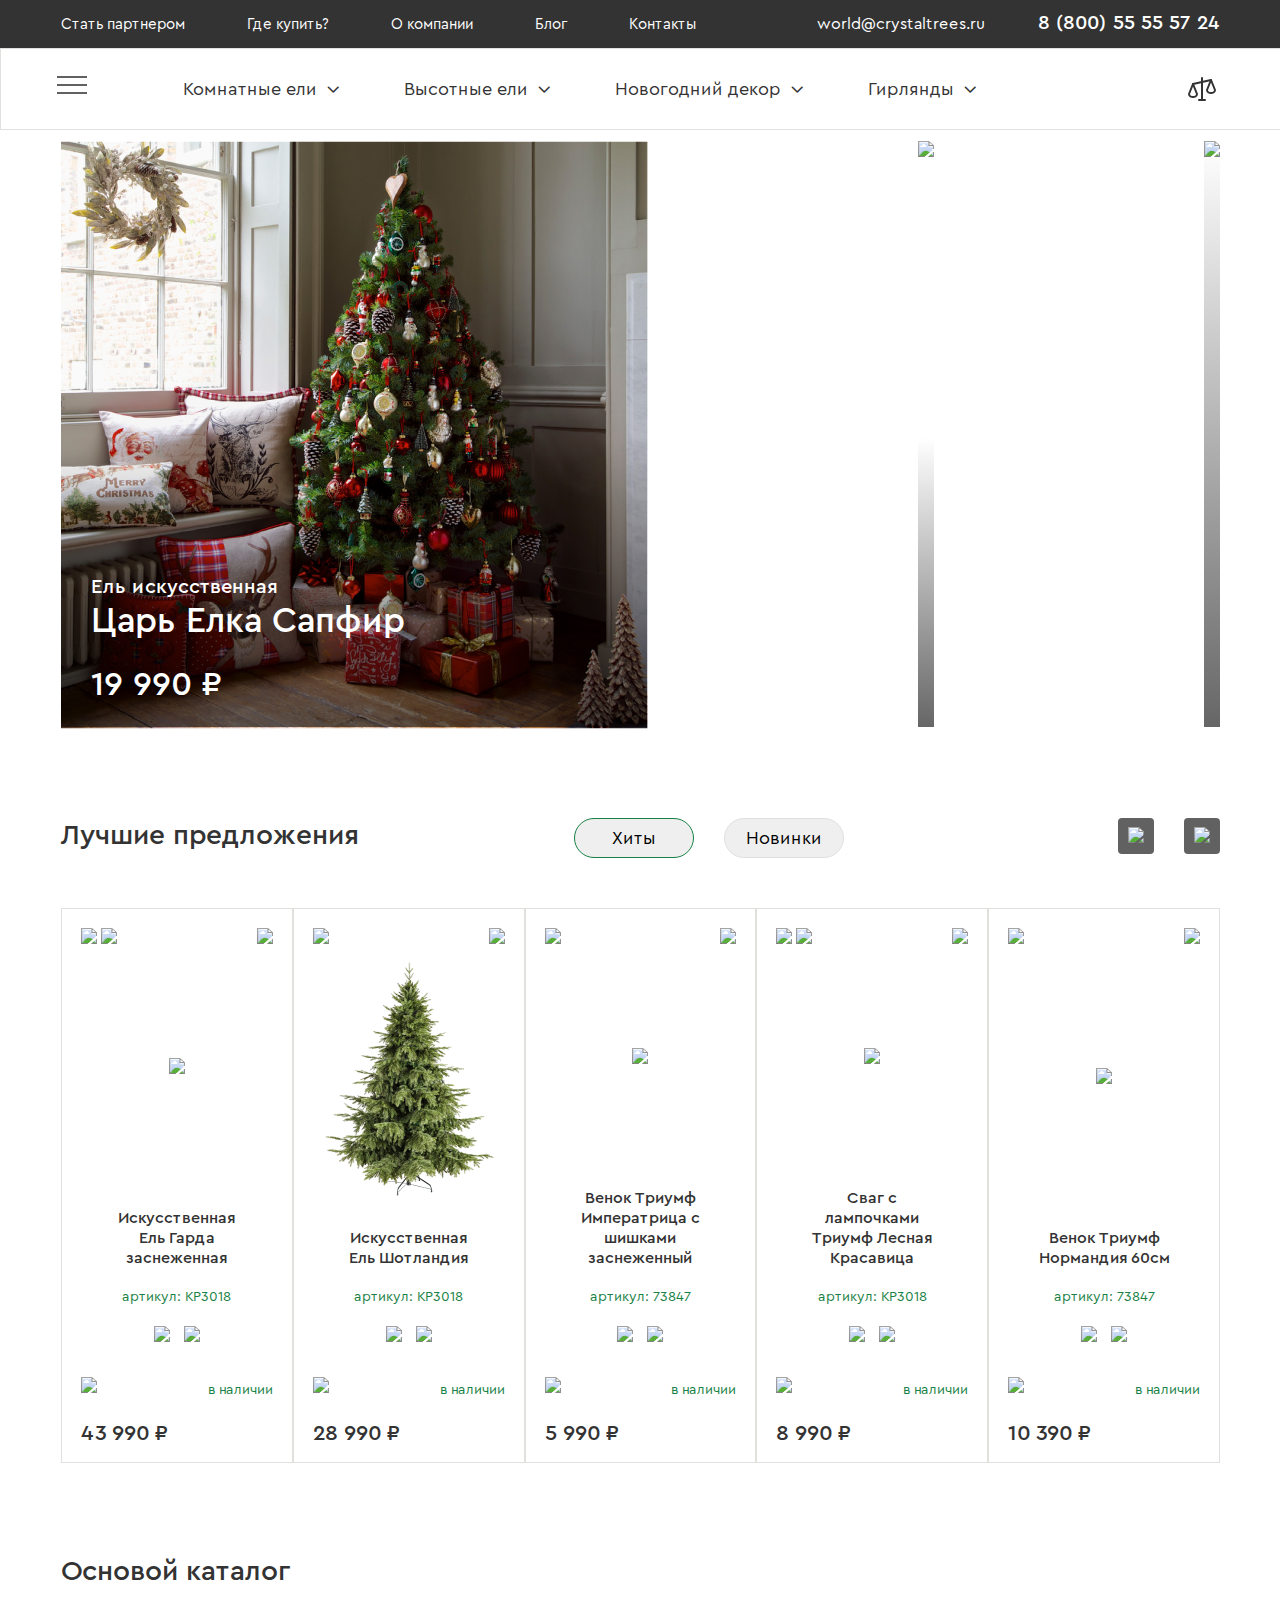
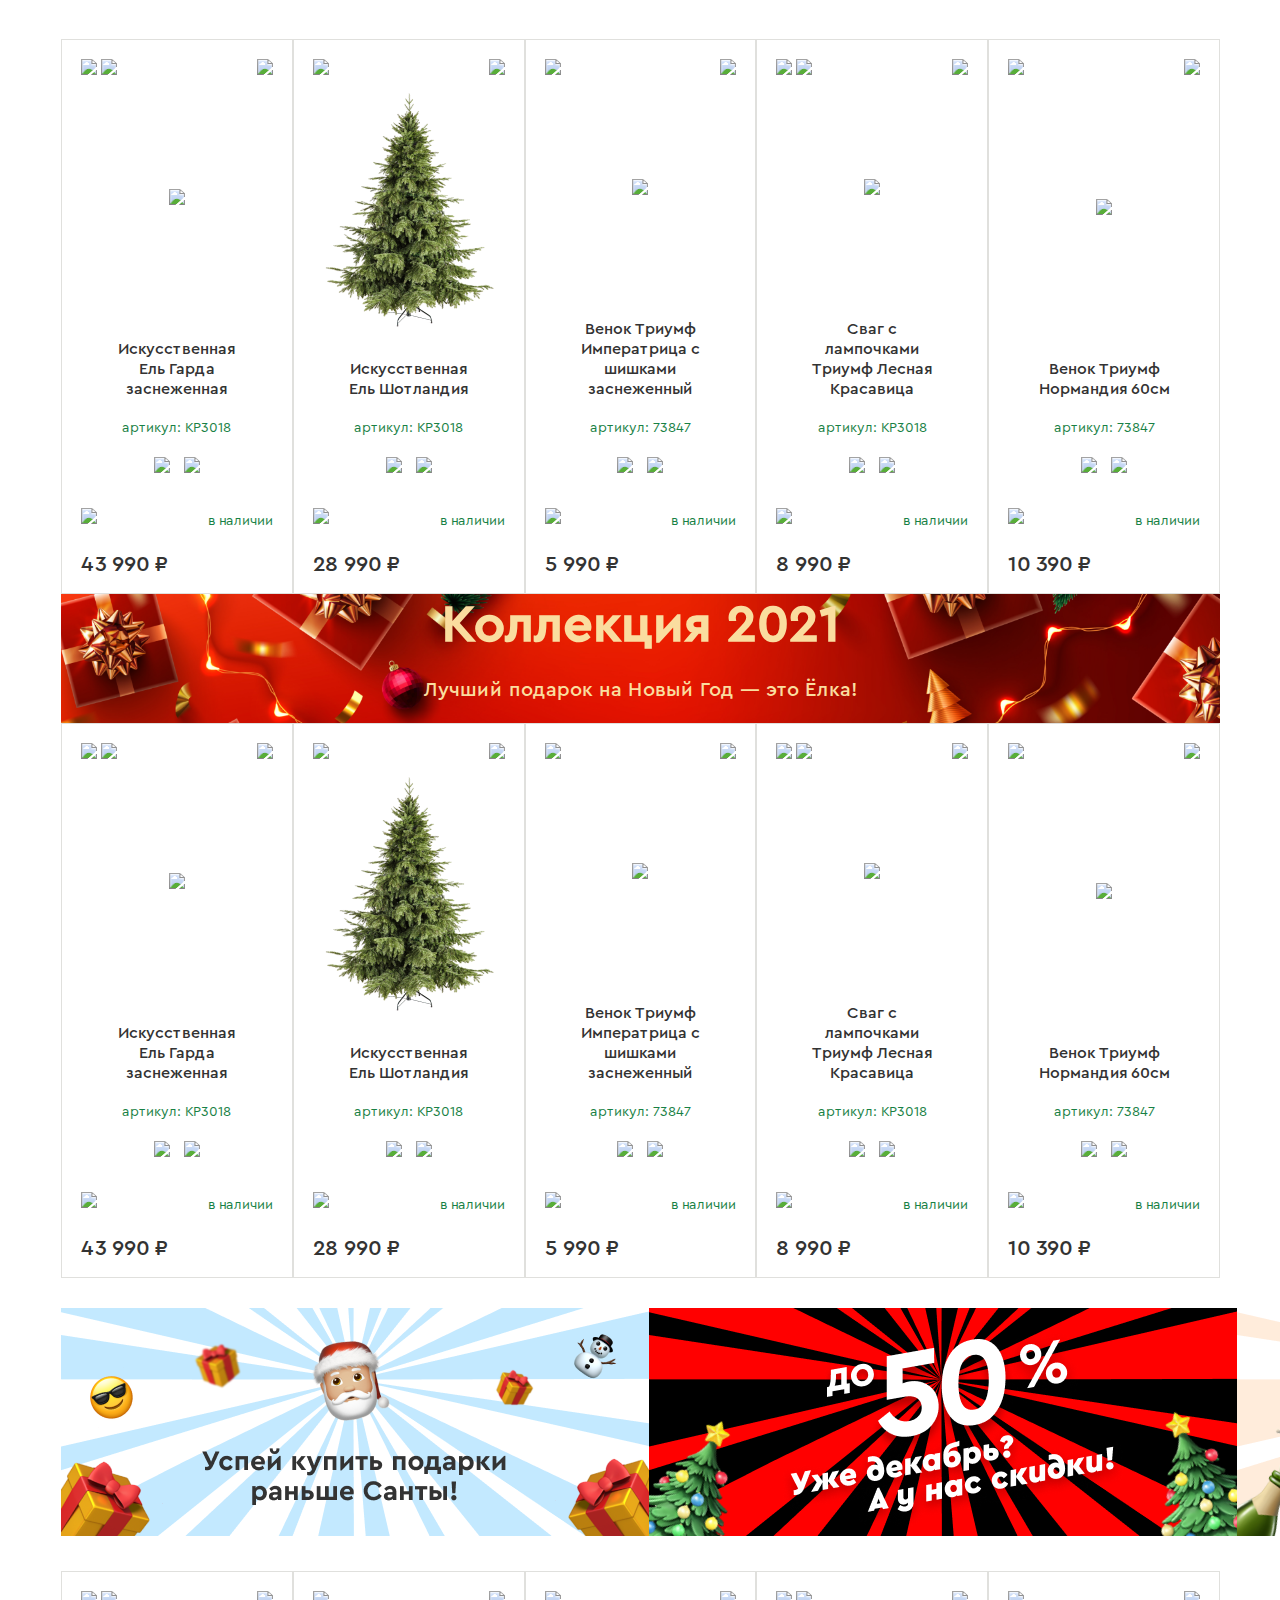
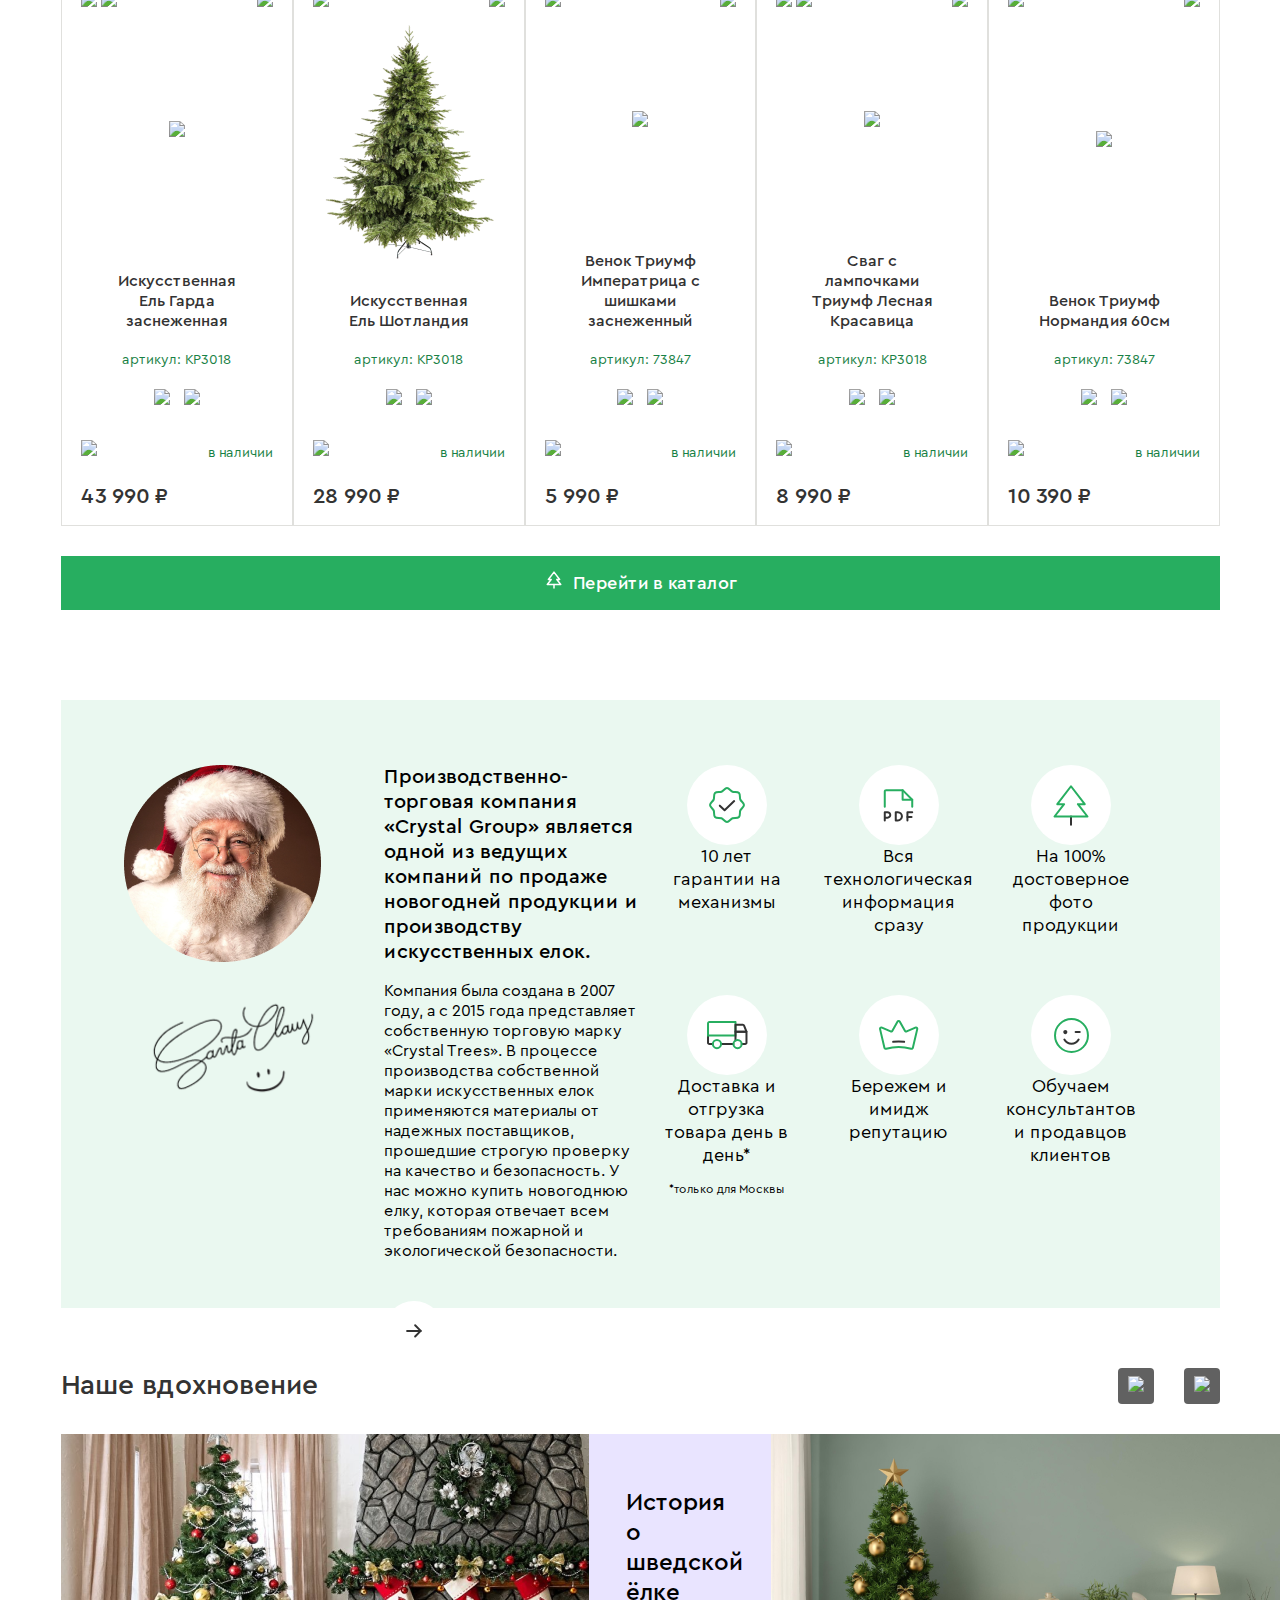
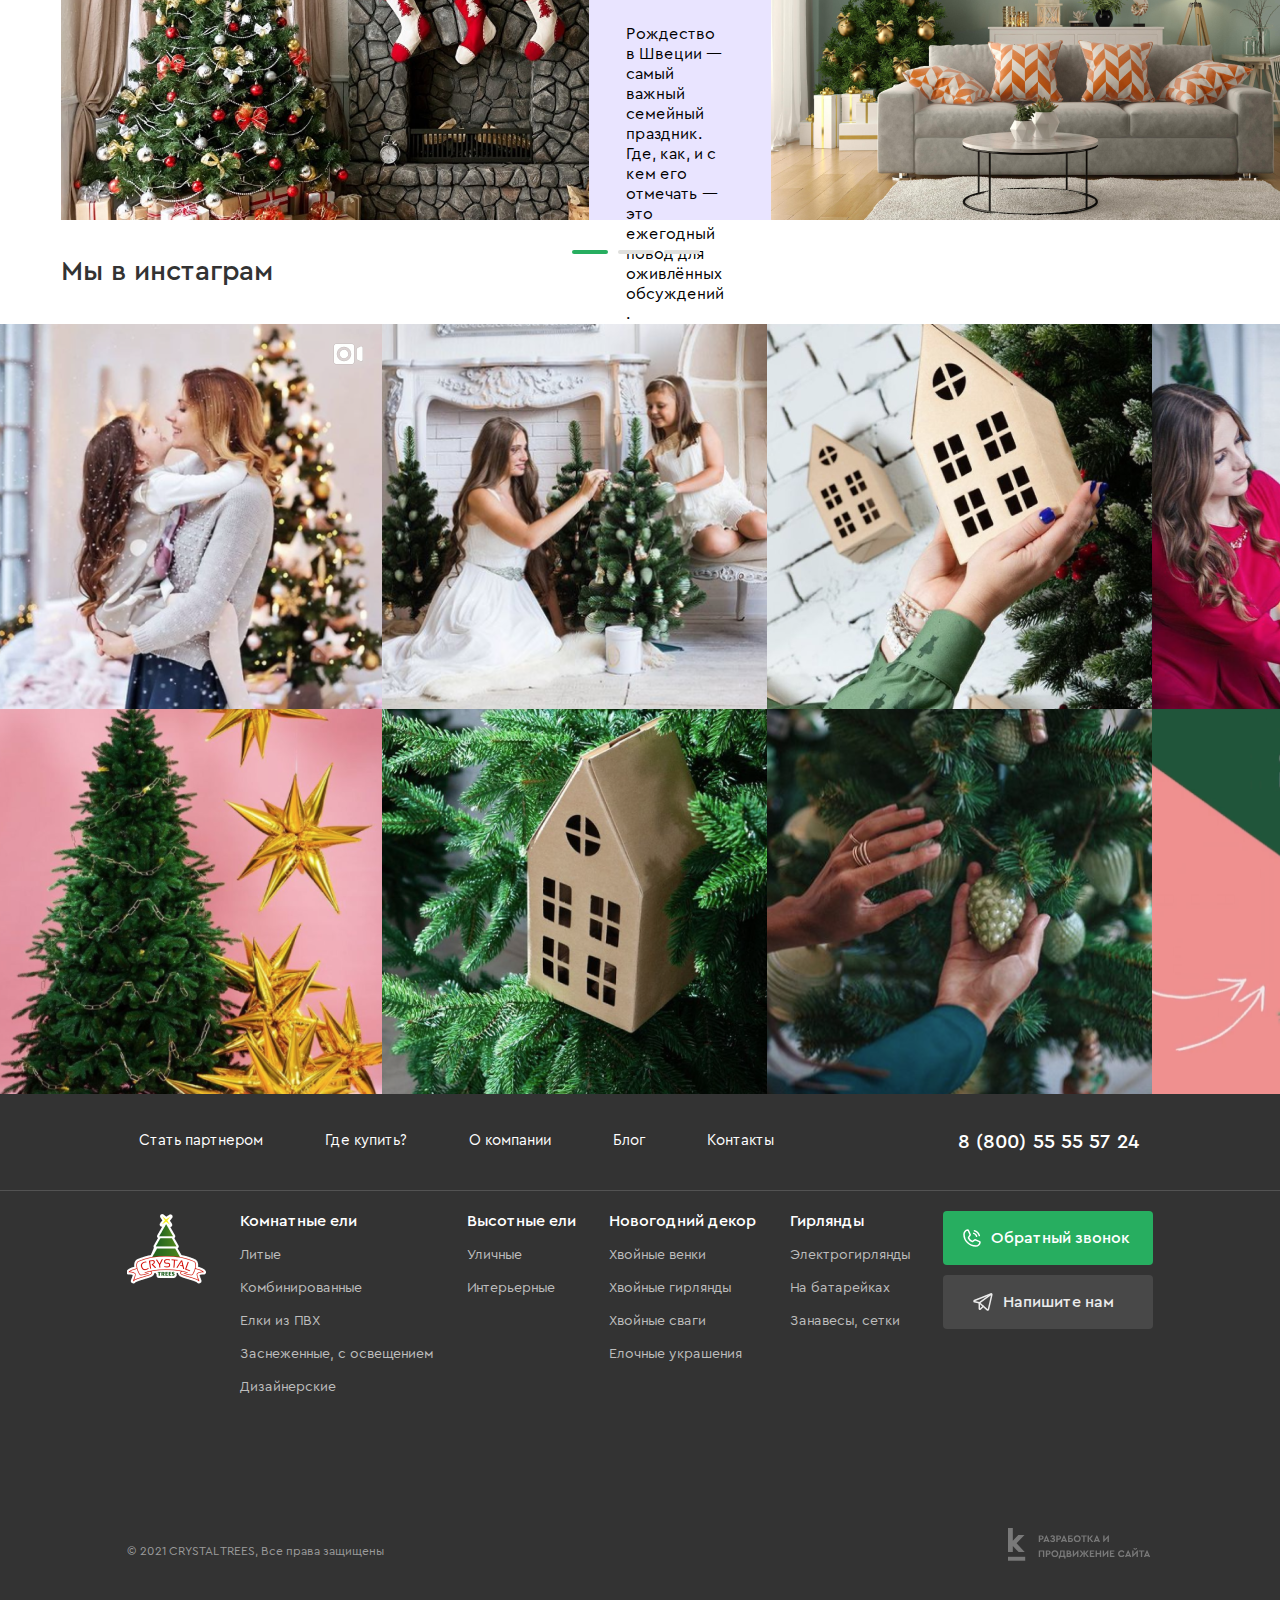
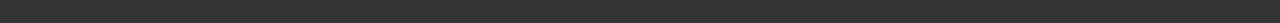
==== commit 70edc4d4: "started doing adaptive" ====
--- a/index.html
+++ b/index.html
@@ -2,8 +2,8 @@
 <html lang="ru">
 <head>
     <meta charset="UTF-8">
-    <meta name="viewport" content="width=device-width, initial-scale=1.0">
-    <title>Главная</title>
+    <meta name="viewport" content="width=device-width, initial-scale=1.0, maximum-scale = 1.0, user-scalable= 0">
+    <title>Crystal Trees</title>
     <link type="image/x-icon" rel="icon" href="/public/favicon.ico">
     <link rel="stylesheet" href="css/main.css">
 </head>
@@ -18,8 +18,8 @@
                     <a class = "link" href="//google.com">Контакты</a>
                 </div>
                 <div class="info">
-                    <span class="email-text">world@crystaltrees.ru</span>
-                    <span class="email-text phone">8 (800) 55 55 57 24</span>
+                    <a class="email-text" href="mailto:world@crystaltrees.ru">world@crystaltrees.ru</a>
+                    <a class="email-text phone" href="tel:+780055555724">8 (800) 55 55 57 24</a>
                 </div>
             </div> 
         <div class="sticky-menu">
@@ -29,17 +29,88 @@
                     <label class="burger_icon" for="burger_toggle">
                         <span class="burger_icon__span"></span>
                     </label>
-                    <ul class="menu_box">
-                        <div class="burger_products">
-                            <li class="burger_products_header">Комнатные ели</li>
-                            <li class="burger_products_header">Высотные ели</li>
-                            <li class="burger_products_header">Новогодний декор</li>
-                            <li class="burger_products_header">Гирлянды</li>
-                        </div>
-                        <div class="burger_social"></div>
-                        <div class="burger_banner"></div>
-    
-                    </ul>
+                    <div class="menu_box">
+                        <div class="menu_box_top">
+                            <ul>
+                                <div class="burger_products">
+                                    <div class="burger_product">
+                                        <img class="burger_product_icon" src="/img/snowflake.svg">
+                                    <li class="burger_products_header burger_header_gap">Комнатные ели
+                                        <ul class="burger_products_types">
+                                            <li><a class="burger_products_content" href="#">Литые</a></li>
+                                            <li><a class="burger_products_content" href="#">Комбинированные</a></li>
+                                            <li><a class="burger_products_content" href="#">Елки из ПВХ</a></li>
+                                            <li><a class="burger_products_content" href="#">Заснеженные, с освещением</a></li>
+                                            <li><a class="burger_products_content" href="#">Дизайнерские</a></li> 
+                                        </ul>
+                                    </li>
+                                    </div>
+                                    <div class="burger_product">
+                                        <img class="burger_product_icon" src="/img/spruce.svg">
+                                        <li class="burger_products_header burger_header_gap">Высотные ели
+                                            <ul class="burger_products_types">
+                                                <li><a class="burger_products_content" href="#">Уличные ели</a></li>
+                                                <li><a class="burger_products_content" href="#">Интерьерные ели</a></li>
+                                            </ul>
+                                        </li>
+                                    </div>
+                                    <div class="burger_product">
+                                        <img class="burger_product_icon" src="/img/star.svg">
+                                        <li class="burger_products_header burger_header_gap">Новогодний декор
+                                            <ul class="burger_products_types">
+                                                <li><a class="burger_products_content" href="#">Хвойные венки</a></li>
+                                                <li><a class="burger_products_content" href="#">Хвойные гирлянды</a></li>
+                                                <li><a class="burger_products_content" href="#">Хвойные сваги</a></li>
+                                                <li><a class="burger_products_content" href="#">Елочные украшения</a></li>
+                                            </ul>
+                                        </li>
+                                    </div>
+                                    <div class="burger_product">
+                                        <img class="burger_product_icon" src="/img/lightbulb.svg">
+                                        <li class="burger_products_header">Гирлянды
+                                            <ul class="burger_products_types">
+                                                <li><a class="burger_products_content" href="#">Электрогирлянды</a></li>
+                                                <li><a class="burger_products_content" href="#">На батарейках</a></li>
+                                                <li><a class="burger_products_content" href="#">Занавесы, сетки</a></li>
+                                            </ul>
+                                        </li>
+                                    </div>
+                                </div>
+                            </ul>
+                            <div class="burger_social_wrap">
+                                <div class="burger_social">
+                                    <a class="circle_button button_gap" target="_blank" href="//facebook.com"><span class="icon-facebook"></span></a>
+                                    <a class="circle_button button_gap" target="_blank" href="//instagram.com"><span class="icon-insta"></span></a>
+                                    <a class="circle_button" target="_blank" href="//youtube.com"><span class="icon-youtube"></span></a>
+                                </div>
+                                <span class="crystal_trees">© 2021 CRYSTAL TREES,<br> Все права защищены</span>
+                            </div>
+                        </div>
+                        <div class="burger_banner">
+                            <div class="burger_banner_bg">
+                                <img src="/img/burgermenubanner.svg">
+                                <div class="burger_banner_person">
+                                    <img src="/img/burgerbannerperson.png">
+                                </div>
+                            </div>
+                            <div class="burger_banner_text">
+                                <div class="col">
+                                    <p class="burger_banner__p">
+                                        Стань партнером, заработай от
+                                        <br>
+                                        <span class="burger_banner__span">700 000 рублей за 3 месяца!</span>
+                                    </p>
+                                    <a href="#" class="burger_banner_button">Подробнее</a>
+                                </div>
+                                <div class="col">
+                                    <ul>
+                                        <li class="adv adv_top_gap">Мы работаем более 20 лет на рынке искусственных елей</li>
+                                        <li class="adv">Собственные склады и шоурум в Москве</li>
+                                    </ul>
+                                </div>
+                            </div>
+                        </div>
+                    </div>
                 </div>
                 <div class="logo_wrap">
                     <img class="logo" src="/img/logo.svg" alt="">               
@@ -999,6 +1070,7 @@
                     <div class="santa">
                         <img class="santa_face" src="/img/Santa.png">
                         <img class="santa_initials" src="/img/santaclausinitials.png">
+                        <a href="#" class="adapt_inspiration_nav_button gap-top"><img src="/img/arrowrightinsp.svg"></a>
                     </div>
                     <div class="history_banner_article">
                         <span class="history_banner_article__span">Производственно-торговая компания «Crystal Group» является одной из ведущих компаний по продаже новогодней продукции и производству искусственных елок.</span>
@@ -1039,7 +1111,6 @@
                         </div>
                     </div>
                 </div>
-
             </div>
         </div>
         <div class="inspiration">
@@ -1106,7 +1177,7 @@
                 <a class = "link" href="//google.com">Контакты</a>
                </div>
                 <div class="footer_top_line_info">
-                    <span class="email-text phone">8 (800) 55 55 57 24</span>
+                    <a class="email-text phone" href="tel:+780055555724">8 (800) 55 55 57 24</a>
                 </div>
            </div>
            <div class="footer_main_line">
@@ -1157,12 +1228,15 @@
                    <span>© 2021 CRYSTAL TREES, Все права защищены</span>
                </div>
                <div class="social">
-                   <div class="facebook"></div>
-                   <div class="instagram_icon"></div>
-                   <div class="youtube"></div>
+                   <!-- <div class="facebook"></div> -->
+                   <a class="facebook" href="//facebook.com"></a>
+                   <!-- <div class="instagram_icon"></div> -->
+                   <a class="instagram_icon" href="//instagram.com"></a>
+                   <!-- <div class="youtube"></div> -->
+                   <a class="youtube" href="//youtube.com"></a>
                </div>
                <div class="developer">
-                   <img src="/img/kompot.svg">
+                   <a href="#" target="_blank" ><img src="/img/kompot.svg"></a>
                </div>
            </div>
         </div>
--- a/css/main.css
+++ b/css/main.css
@@ -19,6 +19,7 @@
     left: 0;
     display: flex;
     flex-direction: column;
+    justify-content: flex-end;
     margin: 0px;
     max-width: 587px;
     max-height: 290px;
@@ -124,9 +125,6 @@
     width: 100%;
     cursor: pointer;
 }
-.gap{
-    padding-right: 10px;
-}
 .history_banner{
     margin: 60px 0px;
     background: #EAF8F0;
@@ -211,7 +209,7 @@
 .green{
     background: #D2FFE5;
 }
-.inspiration_nav_button{
+.inspiration_nav_button, .adapt_inspiration_nav_button{
     border-radius: 50%;
     width: 60px;
     height: 60px;
@@ -238,4 +236,76 @@
     width: max-content;
     width: 100%;
 }
-
+.adapt_inspiration_nav_button{
+    display: none;
+}
+@media (max-width: 375px){
+    .inspiration_nav_button{
+        display: none;
+    }
+    .best_offer_main_wrapper{
+        overflow: visible;
+    }
+    .top{
+        flex-direction: column;
+        align-items: center;
+    }
+    .history_banner_wrapper{
+        max-height: none;
+        flex-direction: column;
+    }
+    .medal_img{
+        width: 60px;
+        height: 60px;
+    }
+    .santa_face{
+        width: 80px;
+        height: 80px;
+    }
+    .santa_initials{
+        width: 129px;
+    }
+    .history_banner_right{
+        order: 1;
+        width: 100%;
+    }
+    .medal{
+        width: 107px;
+    }
+    .history_banner_left{
+        flex-direction: column;
+        order: 2;
+        width: 100%;
+    }
+    .gap-top{
+        margin: 0px;
+    }
+    .adapt{
+        visibility: visible;
+    }
+    .santa{
+        order: 2;
+    }
+    .history_banner{
+        flex-direction: column;
+        padding: 42px 11px 0px 20px;
+        height: 1147px;
+        max-height: none;
+    }
+    .section_title{
+        margin-bottom: 25px;
+    }
+    .arrows{
+        display: none;
+    }
+    .buttons{
+        flex-direction: row;
+
+    }
+    .best_offer__button{
+        margin: 0 11px;
+        width: 87px;
+        height: 29px;
+    }
+}
+
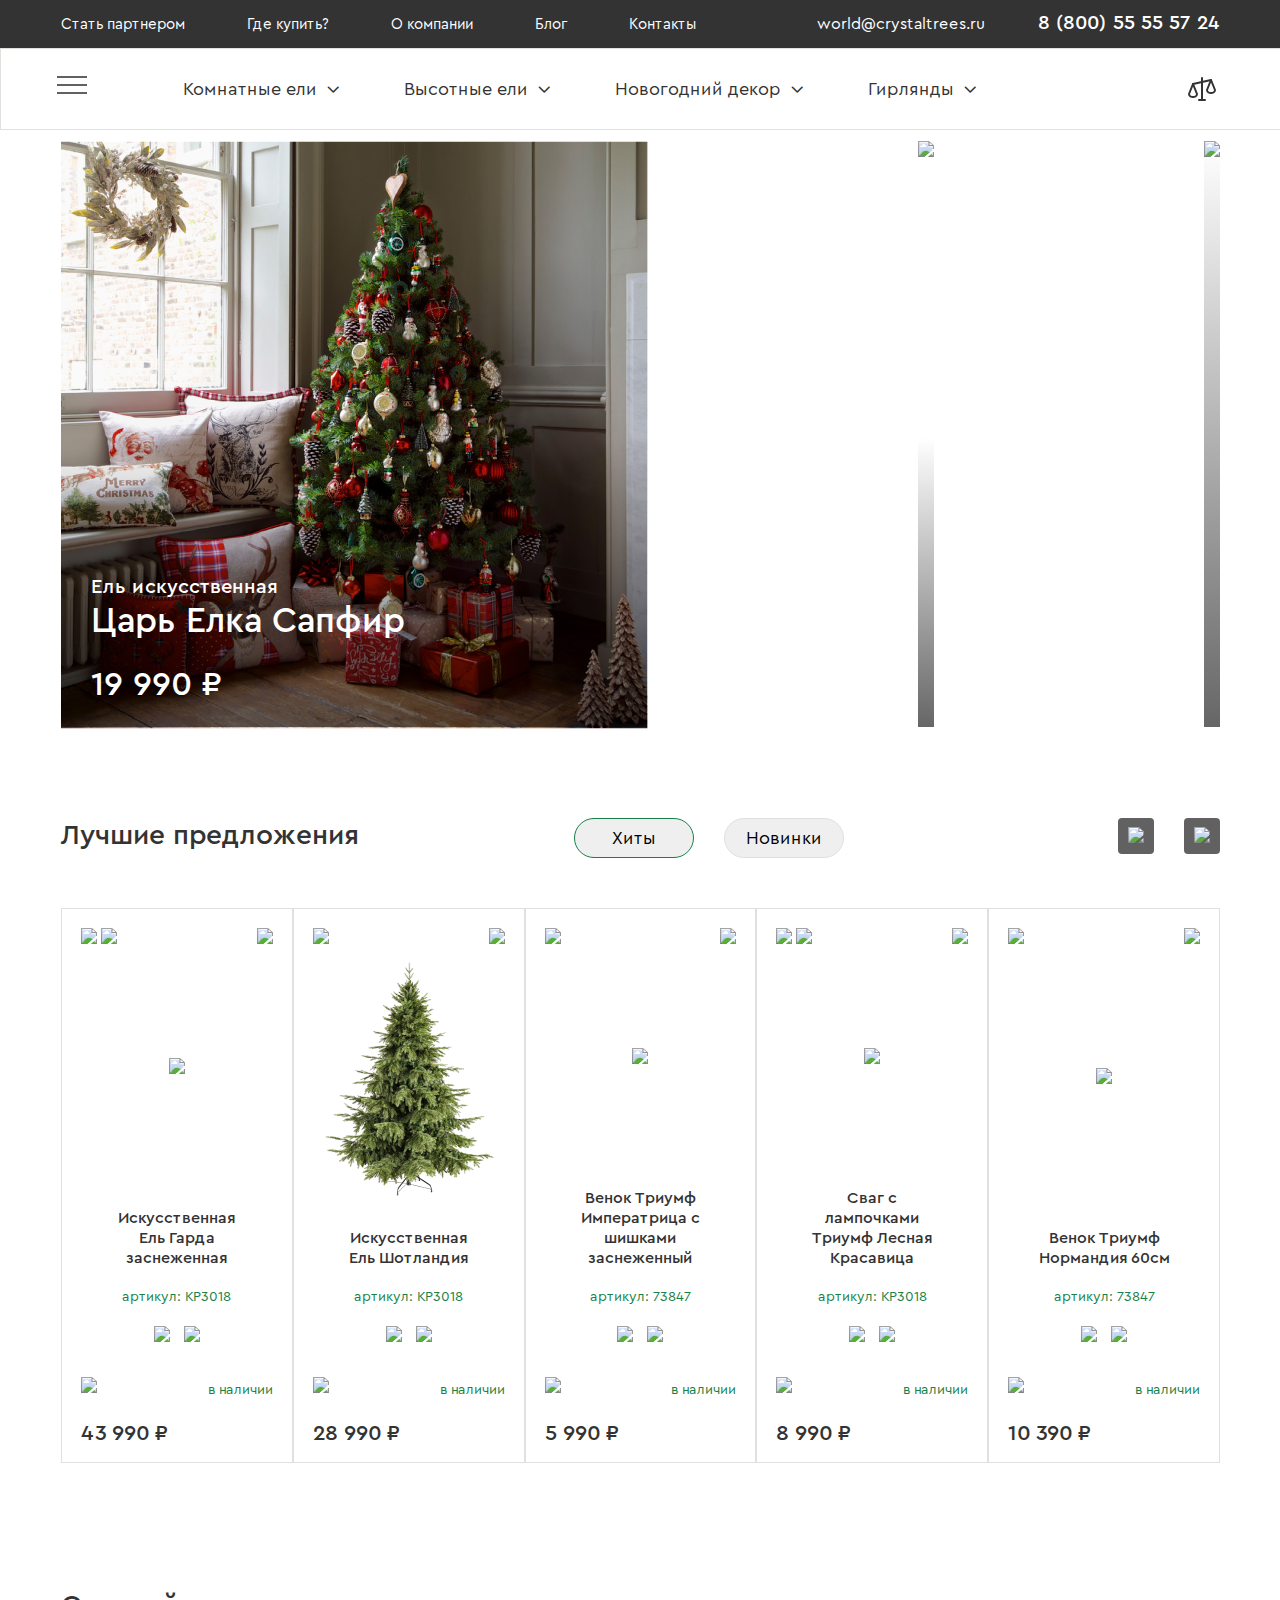
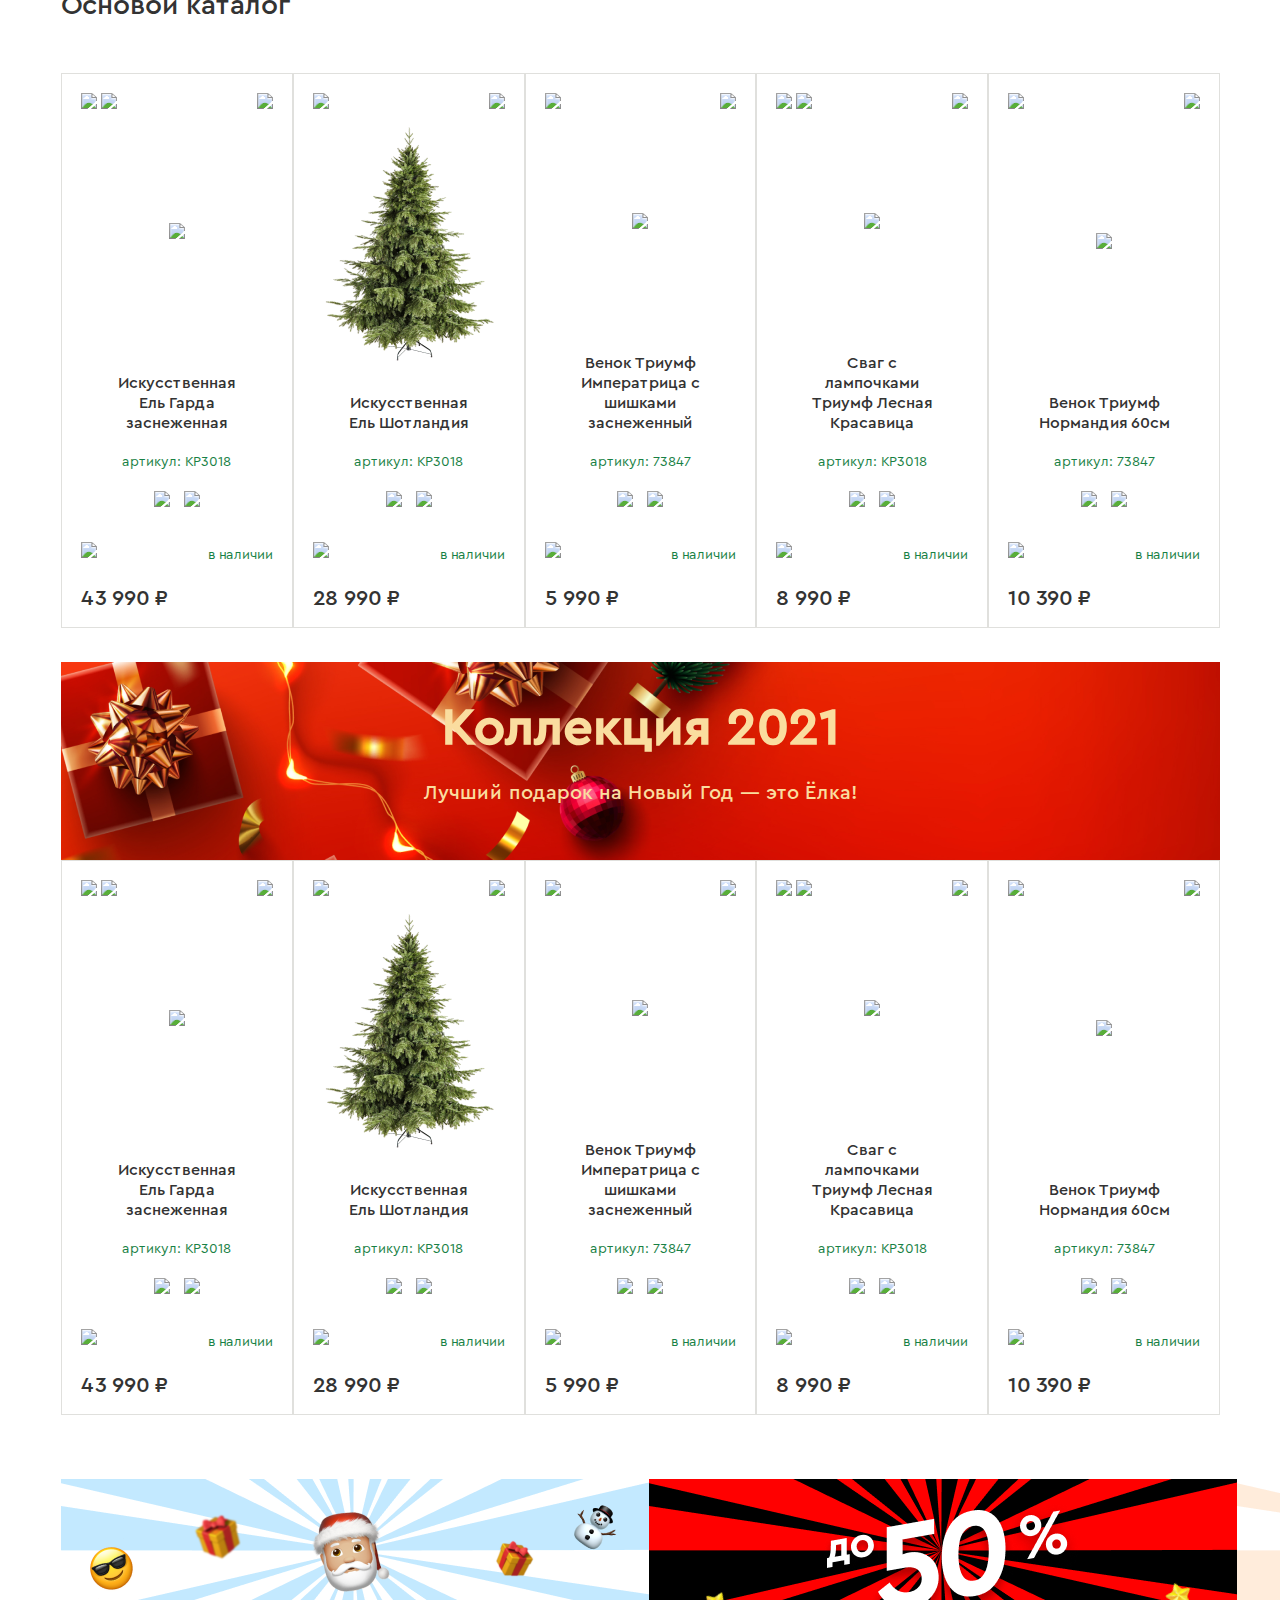
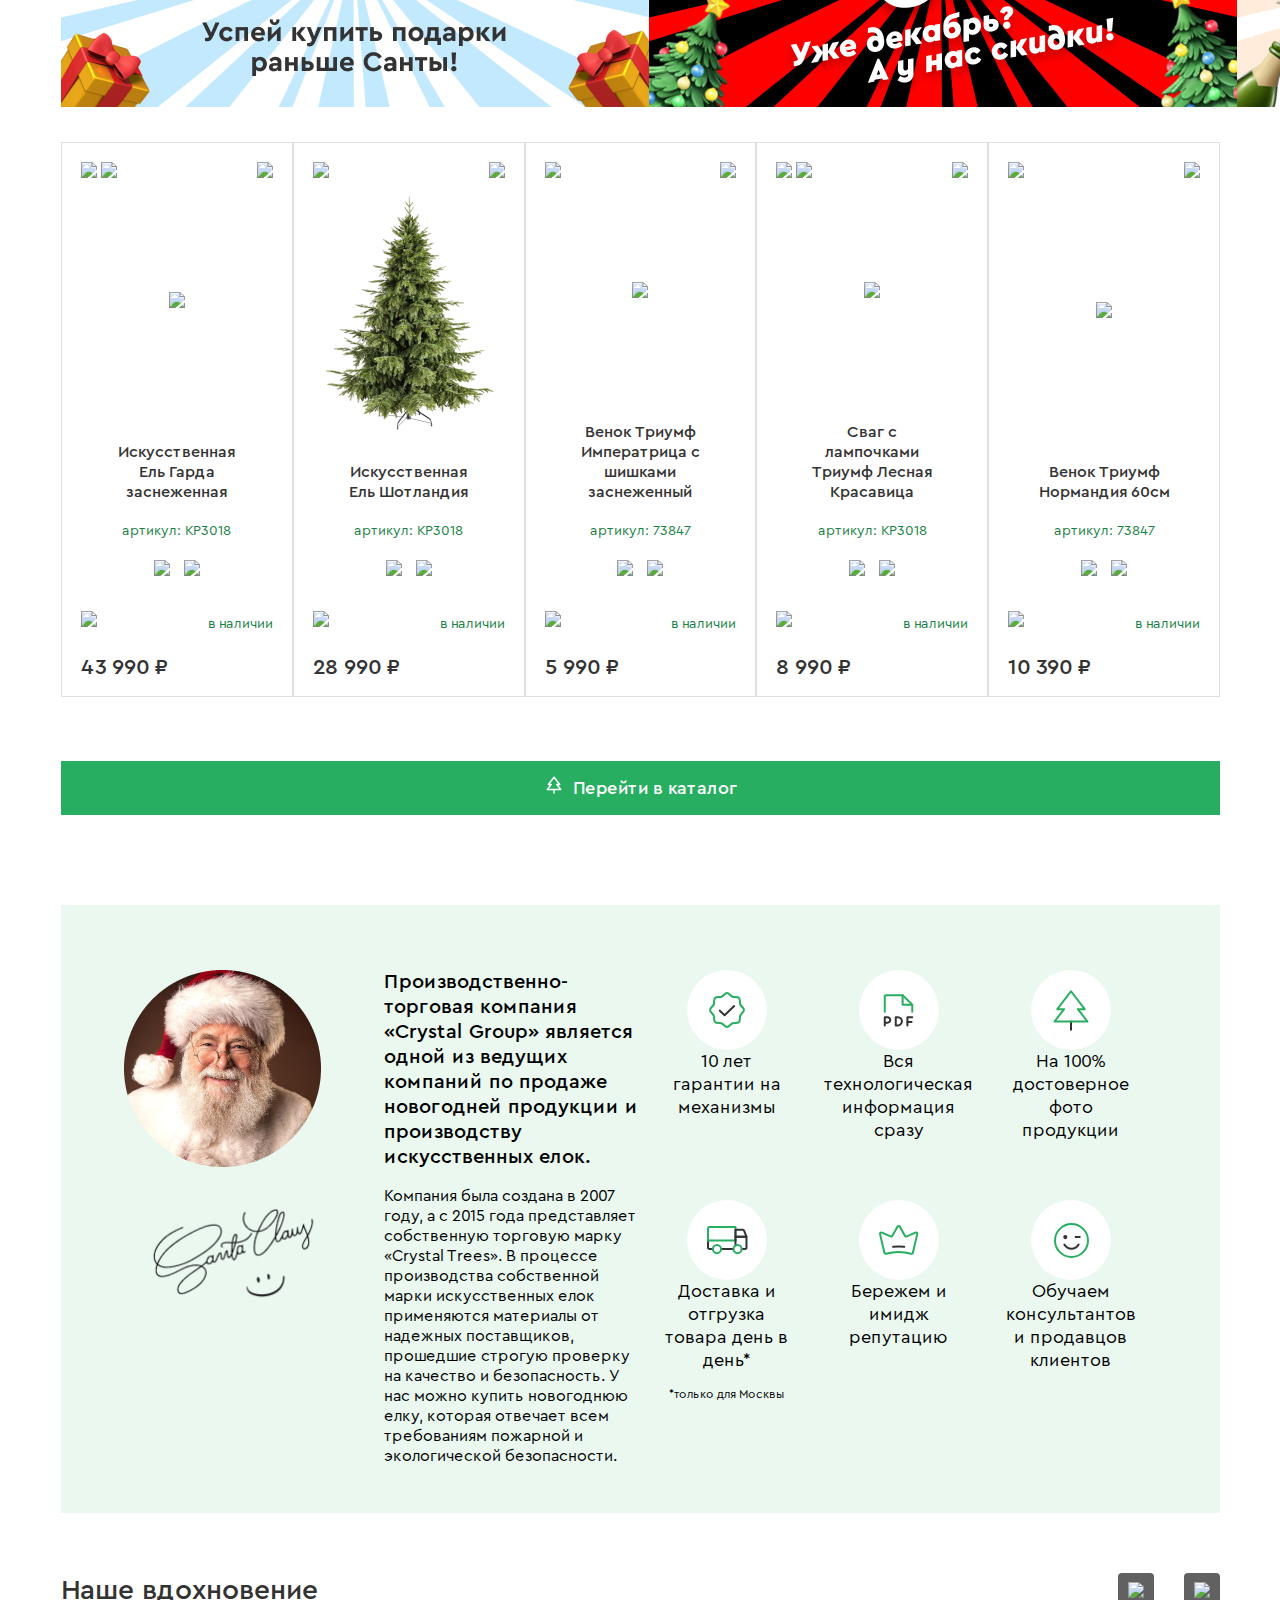
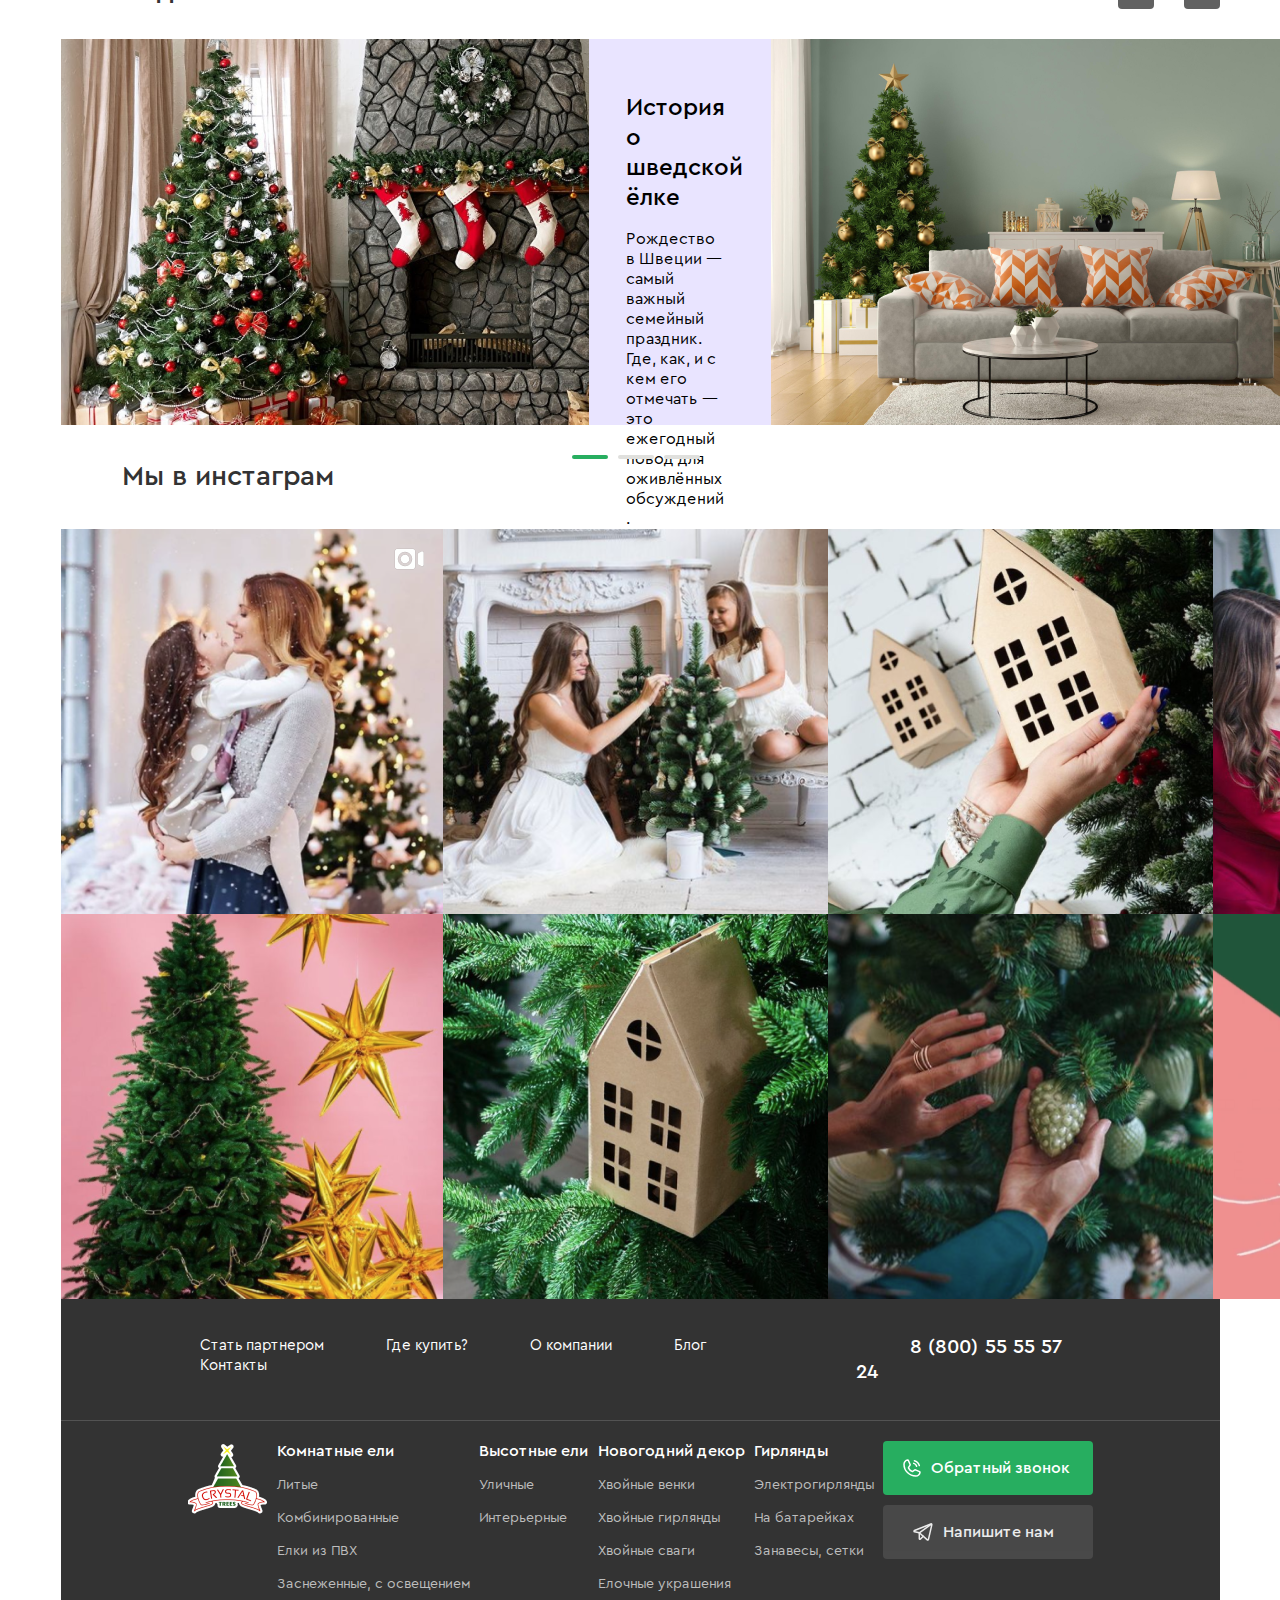
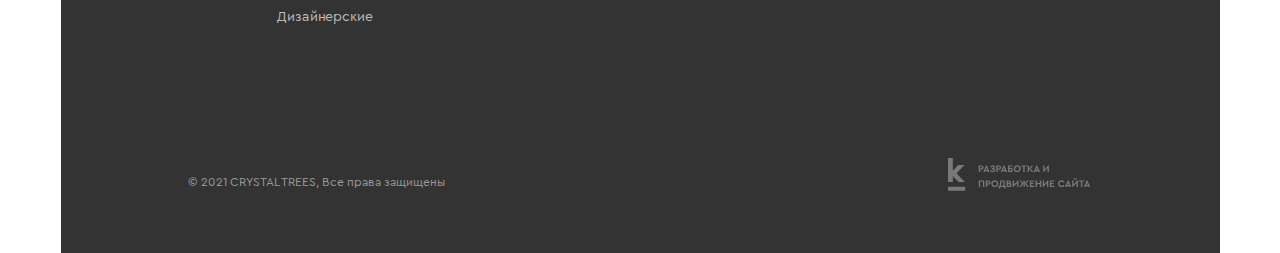
==== commit 0f401bb8: "doing adaptive" ====
--- a/index.html
+++ b/index.html
@@ -1,1245 +1,1446 @@
 <!DOCTYPE html>
 <html lang="ru">
-<head>
-    <meta charset="UTF-8">
-    <meta name="viewport" content="width=device-width, initial-scale=1.0, maximum-scale = 1.0, user-scalable= 0">
+  <head>
+    <meta charset="UTF-8" />
+    <meta
+      name="viewport"
+      content="width=device-width, initial-scale=1.0, maximum-scale = 1.0, user-scalable= 0"
+    />
     <title>Crystal Trees</title>
-    <link type="image/x-icon" rel="icon" href="/public/favicon.ico">
-    <link rel="stylesheet" href="css/main.css">
-</head>
-<body class = "body">
+    <link type="image/x-icon" rel="icon" href="/public/favicon.ico" />
+    <link rel="stylesheet" href="css/main.css" />
+  </head>
+  <body class="body">
     <div class="wrapper">
-            <div class="header">
-                <div class="top_line">
-                    <a class = "link" href="//google.com">Стать партнером</a>
-                    <a class = "link" href="//google.com">Где купить?</a>
-                    <a class = "link" href="//google.com">О компании</a>
-                    <a class = "link" href="//google.com">Блог</a>
-                    <a class = "link" href="//google.com">Контакты</a>
-                </div>
-                <div class="info">
-                    <a class="email-text" href="mailto:world@crystaltrees.ru">world@crystaltrees.ru</a>
-                    <a class="email-text phone" href="tel:+780055555724">8 (800) 55 55 57 24</a>
-                </div>
-            </div> 
-        <div class="sticky-menu">
-            <div class="sticky-menu_left">
-                <div class="burger">
-                    <input id="burger_toggle" type="checkbox">
-                    <label class="burger_icon" for="burger_toggle">
-                        <span class="burger_icon__span"></span>
-                    </label>
-                    <div class="menu_box">
-                        <div class="menu_box_top">
-                            <ul>
-                                <div class="burger_products">
-                                    <div class="burger_product">
-                                        <img class="burger_product_icon" src="/img/snowflake.svg">
-                                    <li class="burger_products_header burger_header_gap">Комнатные ели
-                                        <ul class="burger_products_types">
-                                            <li><a class="burger_products_content" href="#">Литые</a></li>
-                                            <li><a class="burger_products_content" href="#">Комбинированные</a></li>
-                                            <li><a class="burger_products_content" href="#">Елки из ПВХ</a></li>
-                                            <li><a class="burger_products_content" href="#">Заснеженные, с освещением</a></li>
-                                            <li><a class="burger_products_content" href="#">Дизайнерские</a></li> 
-                                        </ul>
-                                    </li>
-                                    </div>
-                                    <div class="burger_product">
-                                        <img class="burger_product_icon" src="/img/spruce.svg">
-                                        <li class="burger_products_header burger_header_gap">Высотные ели
-                                            <ul class="burger_products_types">
-                                                <li><a class="burger_products_content" href="#">Уличные ели</a></li>
-                                                <li><a class="burger_products_content" href="#">Интерьерные ели</a></li>
-                                            </ul>
-                                        </li>
-                                    </div>
-                                    <div class="burger_product">
-                                        <img class="burger_product_icon" src="/img/star.svg">
-                                        <li class="burger_products_header burger_header_gap">Новогодний декор
-                                            <ul class="burger_products_types">
-                                                <li><a class="burger_products_content" href="#">Хвойные венки</a></li>
-                                                <li><a class="burger_products_content" href="#">Хвойные гирлянды</a></li>
-                                                <li><a class="burger_products_content" href="#">Хвойные сваги</a></li>
-                                                <li><a class="burger_products_content" href="#">Елочные украшения</a></li>
-                                            </ul>
-                                        </li>
-                                    </div>
-                                    <div class="burger_product">
-                                        <img class="burger_product_icon" src="/img/lightbulb.svg">
-                                        <li class="burger_products_header">Гирлянды
-                                            <ul class="burger_products_types">
-                                                <li><a class="burger_products_content" href="#">Электрогирлянды</a></li>
-                                                <li><a class="burger_products_content" href="#">На батарейках</a></li>
-                                                <li><a class="burger_products_content" href="#">Занавесы, сетки</a></li>
-                                            </ul>
-                                        </li>
-                                    </div>
-                                </div>
-                            </ul>
-                            <div class="burger_social_wrap">
-                                <div class="burger_social">
-                                    <a class="circle_button button_gap" target="_blank" href="//facebook.com"><span class="icon-facebook"></span></a>
-                                    <a class="circle_button button_gap" target="_blank" href="//instagram.com"><span class="icon-insta"></span></a>
-                                    <a class="circle_button" target="_blank" href="//youtube.com"><span class="icon-youtube"></span></a>
-                                </div>
-                                <span class="crystal_trees">© 2021 CRYSTAL TREES,<br> Все права защищены</span>
-                            </div>
-                        </div>
-                        <div class="burger_banner">
-                            <div class="burger_banner_bg">
-                                <img src="/img/burgermenubanner.svg">
-                                <div class="burger_banner_person">
-                                    <img src="/img/burgerbannerperson.png">
-                                </div>
-                            </div>
-                            <div class="burger_banner_text">
-                                <div class="col">
-                                    <p class="burger_banner__p">
-                                        Стань партнером, заработай от
-                                        <br>
-                                        <span class="burger_banner__span">700 000 рублей за 3 месяца!</span>
-                                    </p>
-                                    <a href="#" class="burger_banner_button">Подробнее</a>
-                                </div>
-                                <div class="col">
-                                    <ul>
-                                        <li class="adv adv_top_gap">Мы работаем более 20 лет на рынке искусственных елей</li>
-                                        <li class="adv">Собственные склады и шоурум в Москве</li>
-                                    </ul>
-                                </div>
-                            </div>
-                        </div>
-                    </div>
-                </div>
-                <div class="logo_wrap">
-                    <img class="logo" src="/img/logo.svg" alt="">               
-                </div>
-                <div class="sticky-menu-nav">
-                    <div class="nav_items">
-                        <ul class="nav_items_list">
-                            <li class="nav_item_head"><a class="title" href="#">Комнатные ели<span class="arrowdown"></span></a>
-                                <ul class="submenu">
-                                    <li class="nav_item_content">Литые</li>
-                                    <li class="nav_item_content">Комбинированные</li>
-                                    <li class="nav_item_content">Елки из ПВХ</li>
-                                    <li class="nav_item_content">Заснеженные, с освещением</li>
-                                    <li class="nav_item_content">Дизайнерские</li>
-                                </ul>
-                            </li>
-                            <li class="nav_item_head"><a class="title" href="#">Высотные ели<span class="arrowdown"></span></a></li>
-                            <li class="nav_item_head"><a class="title" href="#">Новогодний декор<span class="arrowdown"></span></a></li>
-                            <li class="nav_item_head"><a class="title" href="#">Гирлянды<span class="arrowdown"></span></a></li>
+      <div class="header">
+        <div class="top_line">
+          <a class="link" href="//google.com">Стать партнером</a>
+          <a class="link" href="//google.com">Где купить?</a>
+          <a class="link" href="//google.com">О компании</a>
+          <a class="link" href="//google.com">Блог</a>
+          <a class="link" href="//google.com">Контакты</a>
+        </div>
+        <div class="info">
+          <a class="email-text" href="mailto:world@crystaltrees.ru"
+            >world@crystaltrees.ru</a
+          >
+          <a class="email-text phone" href="tel:+780055555724"
+            >8 (800) 55 55 57 24</a
+          >
+        </div>
+      </div>
+      <div class="sticky-menu">
+        <div class="sticky-menu_left">
+          <div class="burger">
+            <input id="burger_toggle" type="checkbox" />
+            <label class="burger_icon" for="burger_toggle">
+              <span class="burger_icon__span"></span>
+            </label>
+            <div class="menu_box">
+              <div class="menu_box_top">
+                <ul>
+                  <div class="burger_products">
+                    <div class="burger_product">
+                      <img
+                        class="burger_product_icon"
+                        src="/img/snowflake.svg"
+                      />
+                      <li class="burger_products_header burger_header_gap">
+                        Комнатные ели
+                        <ul class="burger_products_types">
+                          <li>
+                            <a class="burger_products_content" href="#"
+                              >Литые</a
+                            >
+                          </li>
+                          <li>
+                            <a class="burger_products_content" href="#"
+                              >Комбинированные</a
+                            >
+                          </li>
+                          <li>
+                            <a class="burger_products_content" href="#"
+                              >Елки из ПВХ</a
+                            >
+                          </li>
+                          <li>
+                            <a class="burger_products_content" href="#"
+                              >Заснеженные, с освещением</a
+                            >
+                          </li>
+                          <li>
+                            <a class="burger_products_content" href="#"
+                              >Дизайнерские</a
+                            >
+                          </li>
                         </ul>
-                    </div>
-                </div>
-            </div>
-            <div class="sticky-menu-func">
-                <div class="search">
-                </div>
-                <div class="scales">
-                </div>
-            </div>
+                      </li>
+                    </div>
+                    <div class="burger_product">
+                      <img class="burger_product_icon" src="/img/spruce.svg" />
+                      <li class="burger_products_header burger_header_gap">
+                        Высотные ели
+                        <ul class="burger_products_types">
+                          <li>
+                            <a class="burger_products_content" href="#"
+                              >Уличные ели</a
+                            >
+                          </li>
+                          <li>
+                            <a class="burger_products_content" href="#"
+                              >Интерьерные ели</a
+                            >
+                          </li>
+                        </ul>
+                      </li>
+                    </div>
+                    <div class="burger_product">
+                      <img class="burger_product_icon" src="/img/star.svg" />
+                      <li class="burger_products_header burger_header_gap">
+                        Новогодний декор
+                        <ul class="burger_products_types">
+                          <li>
+                            <a class="burger_products_content" href="#"
+                              >Хвойные венки</a
+                            >
+                          </li>
+                          <li>
+                            <a class="burger_products_content" href="#"
+                              >Хвойные гирлянды</a
+                            >
+                          </li>
+                          <li>
+                            <a class="burger_products_content" href="#"
+                              >Хвойные сваги</a
+                            >
+                          </li>
+                          <li>
+                            <a class="burger_products_content" href="#"
+                              >Елочные украшения</a
+                            >
+                          </li>
+                        </ul>
+                      </li>
+                    </div>
+                    <div class="burger_product">
+                      <img
+                        class="burger_product_icon"
+                        src="/img/lightbulb.svg"
+                      />
+                      <li class="burger_products_header">
+                        Гирлянды
+                        <ul class="burger_products_types">
+                          <li>
+                            <a class="burger_products_content" href="#"
+                              >Электрогирлянды</a
+                            >
+                          </li>
+                          <li>
+                            <a class="burger_products_content" href="#"
+                              >На батарейках</a
+                            >
+                          </li>
+                          <li>
+                            <a class="burger_products_content" href="#"
+                              >Занавесы, сетки</a
+                            >
+                          </li>
+                        </ul>
+                      </li>
+                    </div>
+                  </div>
+                </ul>
+                <div class="burger_social_wrap">
+                  <div class="burger_social">
+                    <a
+                      class="circle_button button_gap"
+                      target="_blank"
+                      href="//facebook.com"
+                      ><span class="icon-facebook"></span
+                    ></a>
+                    <a
+                      class="circle_button button_gap"
+                      target="_blank"
+                      href="//instagram.com"
+                      ><span class="icon-insta"></span
+                    ></a>
+                    <a
+                      class="circle_button"
+                      target="_blank"
+                      href="//youtube.com"
+                      ><span class="icon-youtube"></span
+                    ></a>
+                  </div>
+                  <span class="crystal_trees"
+                    >© 2021 CRYSTAL TREES,<br />
+                    Все права защищены</span
+                  >
+                </div>
+              </div>
+              <div class="burger_banner">
+                <div class="burger_banner_bg">
+                  <img src="/img/burgermenubanner.svg" />
+                  <div class="burger_banner_person">
+                    <img src="/img/burgerbannerperson.png" />
+                  </div>
+                </div>
+                <div class="burger_banner_text">
+                  <div class="col">
+                    <p class="burger_banner__p">
+                      Стань партнером, заработай от
+                      <br />
+                      <span class="burger_banner__span"
+                        >700 000 рублей за 3 месяца!</span
+                      >
+                    </p>
+                    <a href="#" class="burger_banner_button">Подробнее</a>
+                  </div>
+                  <div class="col">
+                    <ul>
+                      <li class="adv adv_top_gap">
+                        Мы работаем более 20 лет на рынке искусственных елей
+                      </li>
+                      <li class="adv">Собственные склады и шоурум в Москве</li>
+                    </ul>
+                  </div>
+                </div>
+              </div>
+            </div>
+          </div>
+          <div class="logo_wrap">
+            <img class="logo" src="/img/logo.svg" alt="" />
+          </div>
+          <div class="sticky-menu-nav">
+            <div class="nav_items">
+              <ul class="nav_items_list">
+                <li class="nav_item_head">
+                  <a class="title" href="#"
+                    >Комнатные ели<span class="arrowdown"></span
+                  ></a>
+                  <ul class="submenu">
+                    <li class="nav_item_content">Литые</li>
+                    <li class="nav_item_content">Комбинированные</li>
+                    <li class="nav_item_content">Елки из ПВХ</li>
+                    <li class="nav_item_content">Заснеженные, с освещением</li>
+                    <li class="nav_item_content">Дизайнерские</li>
+                  </ul>
+                </li>
+                <li class="nav_item_head">
+                  <a class="title" href="#"
+                    >Высотные ели<span class="arrowdown"></span
+                  ></a>
+                </li>
+                <li class="nav_item_head">
+                  <a class="title" href="#"
+                    >Новогодний декор<span class="arrowdown"></span
+                  ></a>
+                </li>
+                <li class="nav_item_head">
+                  <a class="title" href="#"
+                    >Гирлянды<span class="arrowdown"></span
+                  ></a>
+                </li>
+              </ul>
+            </div>
+          </div>
         </div>
-        <div class="container">
+        <div class="sticky-menu-func">
+          <div class="search"></div>
+          <div class="scales"></div>
+        </div>
+      </div>
+      <div class="container">
         <div class="banner">
-            <div class="banner-wrap">
-                <div class="ad">
-                    <div class="bg_image">
-                        <img src="/img/tsarspruce.png">
-                    </div>
-                    <div class="text_wrap">
-                        <div class="bg"></div>
-                        <div class="product_type">
-                            <span>Ель искусственная</span>
-                        </div>
-                        <div class="product_name">
-                            <span>Царь Елка Сапфир </span>
-                        </div>
-                        <div class="space-between product_price">
-                            <span>19 990 ₽</span>
-                        </div>
-                    </div>
-                </div>
-                <div class="ad">
-                    <div class="bg_image">
-                        <img src="/img/tsarspruce2.png">
-                    </div>
-                    <div class="text_wrap">
-                        <div class="bg"></div>
-                        <div class="product_type">
-                            <span>Ель искусственная</span>
-                        </div>
-                        <div class="product_name">
-                            <span>Царь Елка Сапфир </span>
-                        </div>
-                        <div class="space-between product_price">
-                            <span>19 990 ₽</span>
-                        </div>
-                    </div>
-                </div>
-                <div class="ad">
-                    <div class="bg"></div>
-                    <div class="bg_image">
-                        <img src="/img/tsarspruce3.png">
-                    </div>
-                    <div class="text_wrap">
-                        <div class="product_type">
-                            <span>Ель искусственная</span>
-                        </div>
-                        <div class="product_name">
-                            <span>Царь Елка Сапфир </span>
-                        </div>
-                        <div class="space-between product_price">
-                            <span>19 990 ₽</span>
-                        </div>
-                    </div>
-                </div>
-            </div>
+          <div class="banner-wrap">
+            <div class="ad">
+              <div class="bg_image">
+                <img src="/img/tsarspruce.png" />
+              </div>
+              <div class="text_wrap">
+                <div class="bg"></div>
+                <div class="product_type">
+                  <span>Ель искусственная</span>
+                </div>
+                <div class="product_name">
+                  <span>Царь Елка Сапфир </span>
+                </div>
+                <div class="space-between product_price">
+                  <span>19 990 ₽</span>
+                </div>
+              </div>
+            </div>
+            <div class="ad">
+              <div class="bg_image">
+                <img src="/img/tsarspruce2.png" />
+              </div>
+              <div class="text_wrap">
+                <div class="bg"></div>
+                <div class="product_type">
+                  <span>Ель искусственная</span>
+                </div>
+                <div class="product_name">
+                  <span>Царь Елка Сапфир </span>
+                </div>
+                <div class="space-between product_price">
+                  <span>19 990 ₽</span>
+                </div>
+              </div>
+            </div>
+            <div class="ad">
+              <div class="bg"></div>
+              <div class="bg_image">
+                <img src="/img/tsarspruce3.png" />
+              </div>
+              <div class="text_wrap">
+                <div class="product_type">
+                  <span>Ель искусственная</span>
+                </div>
+                <div class="product_name">
+                  <span>Царь Елка Сапфир </span>
+                </div>
+                <div class="space-between product_price">
+                  <span>19 990 ₽</span>
+                </div>
+              </div>
+            </div>
+          </div>
         </div>
         <div class="showcase best_offer">
-            <div class="top">
-                <span class="section_title">Лучшие предложения</span>
-                <div class="buttons top">
-                    <button class="best_offer__button selected">Хиты</button>
-                    <button class="best_offer__button">Новинки</button>
-                </div>
-                <div class="arrows top">
-                    <button class="best_offer_nav_button"><img src="/img/arrowleft.svg"></button>
-                    <button class="best_offer_nav_button"><img src="/img/arrowright.svg"></button>
-                </div>
-            </div>
-            <div class="best_offer_main_wrapper">
-                <div class="best_offer_items">
-                    <div class="product_item">
-                        <div class="item_icons">
-                            <div class="item_icons_badge">
-                                <img src="/img/hit.svg">
-                                <span class="item_icons_badge_desc">
-                                    <p class="item_icons_badge_desc__p">Хит</p>
-                                </span>
-                                <img src="/img/gift.svg">
-                            </div>
-                            <img class="showcasescale" src="/img/scalesshowcase.svg">
-                        </div>
-                        <div class="product_item_top">
-                            <div class="item_image gap-between">
-                                <img src="/img/sprucegarda.png">
-                            </div>
-                        </div>
-                        <div class="product_item_bottom">
-                            <div class="product_item_desc">
-                                <div class="item_name gap-between">
-                                    <span>Искусственная Ель Гарда заснеженная</span>
-                                </div>
-                                <div class="item_article gap-between">
-                                    <span>артикул: KP3018</span>
-                                </div>
-                                <div class="item_rating">
-                                    <img class="rating" src="/img/rating.svg">
-                                    <a href="#"><img src="/img/review.svg"></a>
-                                </div>
-                            </div>
-                            <div class="product_item_height">
-                                <a href="#"><img src="/img/size.svg"></a>
-                                <span class="avilability">в наличии</span>
-                            </div>
-                            <div class="product_item_price">
-                                <div class="product_item_price_wrap">
-                                    <span class="showcase_price">43 990 ₽</span>
-                                    <div class="product_item_sale_price"></div>
-                                </div>
-                                <div class="product_item_buy">
-                                    <a class="product_item_buy_icon"></a>
-                                </div>
-                            </div>
-                        </div>
-                    </div>
-                    <div class="product_item">
-                        <div class="item_icons">
-                            <div class="item_icons_badge">
-                                <img src="/img/new.svg">
-                            </div>
-                            <img class="showcasescale" src="/img/scalesshowcase.svg">
-                        </div>
-                        <div class="product_item_top">
-                            <div class="item_image gap-between">
-                                <img src="/img/shotlandija1.png">
-                            </div>
-                        </div>
-                        <div class="product_item_bottom">
-                            <div class="product_item_desc">
-                                <div class="item_name gap-between">
-                                    <span>Искусственная Ель Шотландия</span>
-                                </div>
-                                <div class="item_article gap-between">
-                                    <span>артикул: KP3018</span>
-                                </div>
-                                <div class="item_rating">
-                                    <img class="rating" src="/img/rating.svg">
-                                    <a href="#"><img src="/img/review.svg"></a>
-                                </div>
-                            </div>
-                            <div class="product_item_height">
-                                <a href="#"><img src="/img/size.svg"></a>
-                                <span class="avilability">в наличии</span>
-                            </div>
-                            <div class="product_item_price">
-                                <div class="product_item_price_wrap">
-                                    <span class="showcase_price">28 990 ₽</span>
-                                    <div class="product_item_sale_price"></div>
-                                </div>
-                                <div class="product_item_buy">
-                                    <a class="product_item_buy_icon"></a>
-                                </div>
-                            </div>
-                        </div>
-                    </div>
-                    <div class="product_item">
-                        <div class="item_icons">
-                            <div class="item_icons_badge">
-                                <img src="/img/new.svg">
-                            </div>
-                            <img class="showcasescale" src="/img/scalesshowcase.svg">
-                        </div>
-                        <div class="product_item_top">
-                            <div class="item_image gap-between">
-                                <img src="/img/empress.png">
-                            </div>
-                        </div>
-                        <div class="product_item_bottom">
-                            <div class="product_item_desc">
-                                <div class="item_name gap-between">
-                                    <span>Венок Триумф Императрица с шишками заснеженный</span>
-                                </div>
-                                <div class="item_article gap-between">
-                                    <span>артикул: 73847</span>
-                                </div>
-                                <div class="item_rating">
-                                    <img class="rating" src="/img/rating.svg">
-                                    <a href="#"><img src="/img/review.svg"></a>
-                                </div>
-                            </div>
-                            <div class="product_item_height">
-                                <a href="#"><img src="/img/45cm.svg"></a>
-                                <span class="avilability">в наличии</span>
-                            </div>
-                            <div class="product_item_price">
-                                <div class="product_item_price_wrap">
-                                    <span class="showcase_price">5 990 ₽</span>
-                                    <div class="product_item_sale_price"></div>
-                                </div>
-                                <div class="product_item_buy">
-                                    <a class="product_item_buy_icon"></a>
-                                </div>
-                            </div>
-                        </div>
-                    </div>
-                    <div class="product_item">
-                        <div class="item_icons">
-                            <div class="item_icons_badge">
-                                <img src="/img/sale.svg">
-                                <img src="/img/new.svg">
-                            </div>
-                            <img class="showcasescale" src="/img/scalesshowcase.svg">
-                        </div>
-                        <div class="product_item_top">
-                            <div class="item_image gap-between">
-                                <img src="/img/forestbeauty.png">
-                            </div>
-                        </div>
-                        <div class="product_item_bottom">
-                            <div class="product_item_desc">
-                                <div class="item_name gap-between">
-                                    <span>Сваг с лампочками Триумф Лесная Красавица</span>
-                                </div>
-                                <div class="item_article gap-between">
-                                    <span>артикул: KP3018</span>
-                                </div>
-                                <div class="item_rating">
-                                    <img class="rating" src="/img/rating.svg">
-                                    <a href="#"><img src="/img/review.svg"></a>
-                                </div>
-                            </div>
-                            <div class="product_item_height">
-                                <a href="#"><img src="/img/sizegreen.svg"></a>
-                                <span class="avilability">в наличии</span>
-                            </div>
-                            <div class="product_item_price">
-                                <div class="product_item_price_wrap">
-                                    <span class="showcase_price">8 990 ₽</span>
-                                    <div class="product_item_sale_price"></div>
-                                </div>
-                                <div class="product_item_buy">
-                                    <a class="product_item_buy_icon"></a>
-                                </div>
-                            </div>
-                        </div>
-                    </div>
-                    <div class="product_item">
-                        <div class="item_icons">
-                            <div class="item_icons_badge">
-                                <img src="/img/gift.svg">
-                            </div>
-                            <img class="showcasescale" src="/img/scalesshowcase.svg">
-                        </div>
-                        <div class="product_item_top">
-                            <div class="item_image gap-between">
-                                <img src="/img/Normandia.png">
-                            </div>
-                        </div>
-                        <div class="product_item_bottom">
-                            <div class="product_item_desc">
-                                <div class="item_name gap-between">
-                                    <span>Венок Триумф Нормандия 60см</span>
-                                </div>
-                                <div class="item_article gap-between">
-                                    <span>артикул: 73847</span>
-                                </div>
-                                <div class="item_rating">
-                                    <img class="rating" src="/img/rating.svg">
-                                    <a href="#"><img src="/img/review.svg"></a>
-                                </div>
-                            </div>
-                            <div class="product_item_height">
-                                <a href="#"><img src="/img/60cm.svg"></a>
-                                <span class="avilability">в наличии</span>
-                            </div>
-                            <div class="product_item_price">
-                                <div class="product_item_price_wrap">
-                                    <span class="showcase_price">10 390 ₽</span>
-                                    <div class="product_item_sale_price"></div>
-                                </div>
-                                <div class="product_item_buy">
-                                    <a class="product_item_buy_icon"></a>
-                                </div>
-                            </div>
-                        </div>
-                    </div>
-                </div>
-            </div>
+          <div class="top">
+            <span class="section_title">Лучшие предложения</span>
+            <div class="buttons top">
+              <button class="best_offer__button selected">Хиты</button>
+              <button class="best_offer__button">Новинки</button>
+            </div>
+            <div class="arrows top">
+              <button class="best_offer_nav_button">
+                <img src="/img/arrowleft.svg" />
+              </button>
+              <button class="best_offer_nav_button">
+                <img src="/img/arrowright.svg" />
+              </button>
+            </div>
+          </div>
+          <div class="best_offer_main_wrapper">
+            <div class="best_offer_items">
+              <div class="product_item">
+                <div class="item_icons">
+                  <div class="item_icons_badge">
+                    <img src="/img/hit.svg" />
+                    <span class="item_icons_badge_desc">
+                      <p class="item_icons_badge_desc__p">Хит</p>
+                    </span>
+                    <img src="/img/gift.svg" />
+                  </div>
+                  <img class="showcasescale" src="/img/scalesshowcase.svg" />
+                </div>
+                <div class="product_item_top">
+                  <div class="item_image gap-between">
+                    <img src="/img/sprucegarda.png" />
+                  </div>
+                </div>
+                <div class="product_item_bottom">
+                  <div class="product_item_desc">
+                    <div class="item_name gap-between">
+                      <span>Искусственная Ель Гарда заснеженная</span>
+                    </div>
+                    <div class="item_article gap-between">
+                      <span>артикул: KP3018</span>
+                    </div>
+                    <div class="item_rating">
+                      <img class="rating" src="/img/rating.svg" />
+                      <a href="#"><img src="/img/review.svg" /></a>
+                    </div>
+                  </div>
+                  <div class="product_item_height">
+                    <a href="#"><img src="/img/size.svg" /></a>
+                    <span class="avilability">в наличии</span>
+                  </div>
+                  <div class="product_item_price">
+                    <div class="product_item_price_wrap">
+                      <span class="showcase_price">43 990 ₽</span>
+                      <div class="product_item_sale_price"></div>
+                    </div>
+                    <div class="product_item_buy">
+                      <a class="product_item_buy_icon"></a>
+                    </div>
+                  </div>
+                </div>
+              </div>
+              <div class="product_item">
+                <div class="item_icons">
+                  <div class="item_icons_badge">
+                    <img src="/img/new.svg" />
+                  </div>
+                  <img class="showcasescale" src="/img/scalesshowcase.svg" />
+                </div>
+                <div class="product_item_top">
+                  <div class="item_image gap-between">
+                    <img src="/img/shotlandija1.png" />
+                  </div>
+                </div>
+                <div class="product_item_bottom">
+                  <div class="product_item_desc">
+                    <div class="item_name gap-between">
+                      <span>Искусственная Ель Шотландия</span>
+                    </div>
+                    <div class="item_article gap-between">
+                      <span>артикул: KP3018</span>
+                    </div>
+                    <div class="item_rating">
+                      <img class="rating" src="/img/rating.svg" />
+                      <a href="#"><img src="/img/review.svg" /></a>
+                    </div>
+                  </div>
+                  <div class="product_item_height">
+                    <a href="#"><img src="/img/size.svg" /></a>
+                    <span class="avilability">в наличии</span>
+                  </div>
+                  <div class="product_item_price">
+                    <div class="product_item_price_wrap">
+                      <span class="showcase_price">28 990 ₽</span>
+                      <div class="product_item_sale_price"></div>
+                    </div>
+                    <div class="product_item_buy">
+                      <a class="product_item_buy_icon"></a>
+                    </div>
+                  </div>
+                </div>
+              </div>
+              <div class="product_item">
+                <div class="item_icons">
+                  <div class="item_icons_badge">
+                    <img src="/img/new.svg" />
+                  </div>
+                  <img class="showcasescale" src="/img/scalesshowcase.svg" />
+                </div>
+                <div class="product_item_top">
+                  <div class="item_image gap-between">
+                    <img src="/img/empress.png" />
+                  </div>
+                </div>
+                <div class="product_item_bottom">
+                  <div class="product_item_desc">
+                    <div class="item_name gap-between">
+                      <span
+                        >Венок Триумф Императрица с шишками заснеженный</span
+                      >
+                    </div>
+                    <div class="item_article gap-between">
+                      <span>артикул: 73847</span>
+                    </div>
+                    <div class="item_rating">
+                      <img class="rating" src="/img/rating.svg" />
+                      <a href="#"><img src="/img/review.svg" /></a>
+                    </div>
+                  </div>
+                  <div class="product_item_height">
+                    <a href="#"><img src="/img/45cm.svg" /></a>
+                    <span class="avilability">в наличии</span>
+                  </div>
+                  <div class="product_item_price">
+                    <div class="product_item_price_wrap">
+                      <span class="showcase_price">5 990 ₽</span>
+                      <div class="product_item_sale_price"></div>
+                    </div>
+                    <div class="product_item_buy">
+                      <a class="product_item_buy_icon"></a>
+                    </div>
+                  </div>
+                </div>
+              </div>
+              <div class="product_item">
+                <div class="item_icons">
+                  <div class="item_icons_badge">
+                    <img src="/img/sale.svg" />
+                    <img src="/img/new.svg" />
+                  </div>
+                  <img class="showcasescale" src="/img/scalesshowcase.svg" />
+                </div>
+                <div class="product_item_top">
+                  <div class="item_image gap-between">
+                    <img src="/img/forestbeauty.png" />
+                  </div>
+                </div>
+                <div class="product_item_bottom">
+                  <div class="product_item_desc">
+                    <div class="item_name gap-between">
+                      <span>Сваг с лампочками Триумф Лесная Красавица</span>
+                    </div>
+                    <div class="item_article gap-between">
+                      <span>артикул: KP3018</span>
+                    </div>
+                    <div class="item_rating">
+                      <img class="rating" src="/img/rating.svg" />
+                      <a href="#"><img src="/img/review.svg" /></a>
+                    </div>
+                  </div>
+                  <div class="product_item_height">
+                    <a href="#"><img src="/img/sizegreen.svg" /></a>
+                    <span class="avilability">в наличии</span>
+                  </div>
+                  <div class="product_item_price">
+                    <div class="product_item_price_wrap">
+                      <span class="showcase_price">8 990 ₽</span>
+                      <div class="product_item_sale_price"></div>
+                    </div>
+                    <div class="product_item_buy">
+                      <a class="product_item_buy_icon"></a>
+                    </div>
+                  </div>
+                </div>
+              </div>
+              <div class="product_item">
+                <div class="item_icons">
+                  <div class="item_icons_badge">
+                    <img src="/img/gift.svg" />
+                  </div>
+                  <img class="showcasescale" src="/img/scalesshowcase.svg" />
+                </div>
+                <div class="product_item_top">
+                  <div class="item_image gap-between">
+                    <img src="/img/Normandia.png" />
+                  </div>
+                </div>
+                <div class="product_item_bottom">
+                  <div class="product_item_desc">
+                    <div class="item_name gap-between">
+                      <span>Венок Триумф Нормандия 60см</span>
+                    </div>
+                    <div class="item_article gap-between">
+                      <span>артикул: 73847</span>
+                    </div>
+                    <div class="item_rating">
+                      <img class="rating" src="/img/rating.svg" />
+                      <a href="#"><img src="/img/review.svg" /></a>
+                    </div>
+                  </div>
+                  <div class="product_item_height">
+                    <a href="#"><img src="/img/60cm.svg" /></a>
+                    <span class="avilability">в наличии</span>
+                  </div>
+                  <div class="product_item_price">
+                    <div class="product_item_price_wrap">
+                      <span class="showcase_price">10 390 ₽</span>
+                      <div class="product_item_sale_price"></div>
+                    </div>
+                    <div class="product_item_buy">
+                      <a class="product_item_buy_icon"></a>
+                    </div>
+                  </div>
+                </div>
+              </div>
+            </div>
+            <div class="dots_slider adapt">
+              <button class="dot active"></button>
+              <button class="dot"></button>
+              <button class="dot"></button>
+              <button class="dot"></button>
+              <button class="dot"></button>
+            </div>
+          </div>
         </div>
         <div class="showcase main_catalog">
-            <div class="top">
-                <span class="section_title">Основой каталог</span>
-            </div>
-            <div class="main_catalog_main_wrapper">
-                <div class="main_catalog_items">
-                    <div class="promo">
-                        <div class="product_item">
-                            <div class="item_icons">
-                                <div class="item_icons_badge">
-                                    <img src="/img/hit.svg">
-                                    <span class="item_icons_badge_desc">
-                                        <p class="item_icons_badge_desc__p">Хит</p>
-                                    </span>
-                                    <img src="/img/gift.svg">
-                                </div>
-                                <img class="showcasescale" src="/img/scalesshowcase.svg">
-                            </div>
-                            <div class="product_item_top">
-                                <div class="item_image gap-between">
-                                    <img src="/img/sprucegarda.png">
-                                </div>
-                            </div>
-                            <div class="product_item_bottom">
-                                <div class="product_item_desc">
-                                    <div class="item_name gap-between">
-                                        <span>Искусственная Ель Гарда заснеженная</span>
-                                    </div>
-                                    <div class="item_article gap-between">
-                                        <span>артикул: KP3018</span>
-                                    </div>
-                                    <div class="item_rating">
-                                        <img class="rating" src="/img/rating.svg">
-                                        <a href="#"><img src="/img/review.svg"></a>
-                                    </div>
-                                </div>
-                                <div class="product_item_height">
-                                    <a href="#"><img src="/img/size.svg"></a>
-                                    <span class="avilability">в наличии</span>
-                                </div>
-                                <div class="product_item_price">
-                                    <div class="product_item_price_wrap">
-                                        <span class="showcase_price">43 990 ₽</span>
-                                        <div class="product_item_sale_price"></div>
-                                    </div>
-                                    <div class="product_item_buy">
-                                        <a class="product_item_buy_icon"></a>
-                                    </div>
-                                </div>
-                            </div>
-                        </div>
-                        <div class="product_item">
-                            <div class="item_icons">
-                                <div class="item_icons_badge">
-                                    <img src="/img/new.svg">
-                                </div>
-                                <img class="showcasescale" src="/img/scalesshowcase.svg">
-                            </div>
-                            <div class="product_item_top">
-                                <div class="item_image gap-between">
-                                    <img src="/img/shotlandija1.png">
-                                </div>
-                            </div>
-                            <div class="product_item_bottom">
-                                <div class="product_item_desc">
-                                    <div class="item_name gap-between">
-                                        <span>Искусственная Ель Шотландия</span>
-                                    </div>
-                                    <div class="item_article gap-between">
-                                        <span>артикул: KP3018</span>
-                                    </div>
-                                    <div class="item_rating">
-                                        <img class="rating" src="/img/rating.svg">
-                                        <a href="#"><img src="/img/review.svg"></a>
-                                    </div>
-                                </div>
-                                <div class="product_item_height">
-                                    <a href="#"><img src="/img/size.svg"></a>
-                                    <span class="avilability">в наличии</span>
-                                </div>
-                                <div class="product_item_price">
-                                    <div class="product_item_price_wrap">
-                                        <span class="showcase_price">28 990 ₽</span>
-                                        <div class="product_item_sale_price"></div>
-                                    </div>
-                                    <div class="product_item_buy">
-                                        <a class="product_item_buy_icon"></a>
-                                    </div>
-                                </div>
-                            </div>
-                        </div>
-                        <div class="product_item">
-                            <div class="item_icons">
-                                <div class="item_icons_badge">
-                                    <img src="/img/new.svg">
-                                </div>
-                                <img class="showcasescale" src="/img/scalesshowcase.svg">
-                            </div>
-                            <div class="product_item_top">
-                                <div class="item_image gap-between">
-                                    <img src="/img/empress.png">
-                                </div>
-                            </div>
-                            <div class="product_item_bottom">
-                                <div class="product_item_desc">
-                                    <div class="item_name gap-between">
-                                        <span>Венок Триумф Императрица с шишками заснеженный</span>
-                                    </div>
-                                    <div class="item_article gap-between">
-                                        <span>артикул: 73847</span>
-                                    </div>
-                                    <div class="item_rating">
-                                        <img class="rating" src="/img/rating.svg">
-                                        <a href="#"><img src="/img/review.svg"></a>
-                                    </div>
-                                </div>
-                                <div class="product_item_height">
-                                    <a href="#"><img src="/img/45cm.svg"></a>
-                                    <span class="avilability">в наличии</span>
-                                </div>
-                                <div class="product_item_price">
-                                    <div class="product_item_price_wrap">
-                                        <span class="showcase_price">5 990 ₽</span>
-                                        <div class="product_item_sale_price"></div>
-                                    </div>
-                                    <div class="product_item_buy">
-                                        <a class="product_item_buy_icon"></a>
-                                    </div>
-                                </div>
-                            </div>
-                        </div>
-                        <div class="product_item">
-                            <div class="item_icons">
-                                <div class="item_icons_badge">
-                                    <img src="/img/sale.svg">
-                                    <img src="/img/new.svg">
-                                </div>
-                                <img class="showcasescale" src="/img/scalesshowcase.svg">
-                            </div>
-                            <div class="product_item_top">
-                                <div class="item_image gap-between">
-                                    <img src="/img/forestbeauty.png">
-                                </div>
-                            </div>
-                            <div class="product_item_bottom">
-                                <div class="product_item_desc">
-                                    <div class="item_name gap-between">
-                                        <span>Сваг с лампочками Триумф Лесная Красавица</span>
-                                    </div>
-                                    <div class="item_article gap-between">
-                                        <span>артикул: KP3018</span>
-                                    </div>
-                                    <div class="item_rating">
-                                        <img class="rating" src="/img/rating.svg">
-                                        <a href="#"><img src="/img/review.svg"></a>
-                                    </div>
-                                </div>
-                                <div class="product_item_height">
-                                    <a href="#"><img src="/img/sizegreen.svg"></a>
-                                    <span class="avilability">в наличии</span>
-                                </div>
-                                <div class="product_item_price">
-                                    <div class="product_item_price_wrap">
-                                        <span class="showcase_price">8 990 ₽</span>
-                                        <div class="product_item_sale_price"></div>
-                                    </div>
-                                    <div class="product_item_buy">
-                                        <a class="product_item_buy_icon"></a>
-                                    </div>
-                                </div>
-                            </div>
-                        </div>
-                        <div class="product_item">
-                            <div class="item_icons">
-                                <div class="item_icons_badge">
-                                    <img src="/img/gift.svg">
-                                </div>
-                                <img class="showcasescale" src="/img/scalesshowcase.svg">
-                            </div>
-                            <div class="product_item_top">
-                                <div class="item_image gap-between">
-                                    <img src="/img/Normandia.png">
-                                </div>
-                            </div>
-                            <div class="product_item_bottom">
-                                <div class="product_item_desc">
-                                    <div class="item_name gap-between">
-                                        <span>Венок Триумф Нормандия 60см</span>
-                                    </div>
-                                    <div class="item_article gap-between">
-                                        <span>артикул: 73847</span>
-                                    </div>
-                                    <div class="item_rating">
-                                        <img class="rating" src="/img/rating.svg">
-                                        <a href="#"><img src="/img/review.svg"></a>
-                                    </div>
-                                </div>
-                                <div class="product_item_height">
-                                    <a href="#"><img src="/img/60cm.svg"></a>
-                                    <span class="avilability">в наличии</span>
-                                </div>
-                                <div class="product_item_price">
-                                    <div class="product_item_price_wrap">
-                                        <span class="showcase_price">10 390 ₽</span>
-                                        <div class="product_item_sale_price"></div>
-                                    </div>
-                                    <div class="product_item_buy">
-                                        <a class="product_item_buy_icon"></a>
-                                    </div>
-                                </div>
-                            </div>
-                        </div>
-                    </div>  
-                    <div class="big_banner">
-                        <img class="big_banner__img" src="/img/bigbanner.png">
-                        <div class="big_banner_desc">
-                            <span class="big_banner_desc_title">Коллекция 2021</span>
-                            <span class="big_banner_desc_text">Лучший подарок на Новый Год — это Ёлка!</span>
-                        </div>
-                    </div>
-                    <div class="promo">
-                        <div class="product_item">
-                            <div class="item_icons">
-                                <div class="item_icons_badge">
-                                    <img src="/img/hit.svg">
-                                    <span class="item_icons_badge_desc">
-                                        <p class="item_icons_badge_desc__p">Хит</p>
-                                    </span>
-                                    <img src="/img/gift.svg">
-                                </div>
-                                <img class="showcasescale" src="/img/scalesshowcase.svg">
-                            </div>
-                            <div class="product_item_top">
-                                <div class="item_image gap-between">
-                                    <img src="/img/sprucegarda.png">
-                                </div>
-                            </div>
-                            <div class="product_item_bottom">
-                                <div class="product_item_desc">
-                                    <div class="item_name gap-between">
-                                        <span>Искусственная Ель Гарда заснеженная</span>
-                                    </div>
-                                    <div class="item_article gap-between">
-                                        <span>артикул: KP3018</span>
-                                    </div>
-                                    <div class="item_rating">
-                                        <img class="rating" src="/img/rating.svg">
-                                        <a href="#"><img src="/img/review.svg"></a>
-                                    </div>
-                                </div>
-                                <div class="product_item_height">
-                                    <a href="#"><img src="/img/size.svg"></a>
-                                    <span class="avilability">в наличии</span>
-                                </div>
-                                <div class="product_item_price">
-                                    <div class="product_item_price_wrap">
-                                        <span class="showcase_price">43 990 ₽</span>
-                                        <div class="product_item_sale_price"></div>
-                                    </div>
-                                    <div class="product_item_buy">
-                                        <a class="product_item_buy_icon"></a>
-                                    </div>
-                                </div>
-                            </div>
-                        </div>
-                        <div class="product_item">
-                            <div class="item_icons">
-                                <div class="item_icons_badge">
-                                    <img src="/img/new.svg">
-                                </div>
-                                <img class="showcasescale" src="/img/scalesshowcase.svg">
-                            </div>
-                            <div class="product_item_top">
-                                <div class="item_image gap-between">
-                                    <img src="/img/shotlandija1.png">
-                                </div>
-                            </div>
-                            <div class="product_item_bottom">
-                                <div class="product_item_desc">
-                                    <div class="item_name gap-between">
-                                        <span>Искусственная Ель Шотландия</span>
-                                    </div>
-                                    <div class="item_article gap-between">
-                                        <span>артикул: KP3018</span>
-                                    </div>
-                                    <div class="item_rating">
-                                        <img class="rating" src="/img/rating.svg">
-                                        <a href="#"><img src="/img/review.svg"></a>
-                                    </div>
-                                </div>
-                                <div class="product_item_height">
-                                    <a href="#"><img src="/img/size.svg"></a>
-                                    <span class="avilability">в наличии</span>
-                                </div>
-                                <div class="product_item_price">
-                                    <div class="product_item_price_wrap">
-                                        <span class="showcase_price">28 990 ₽</span>
-                                        <div class="product_item_sale_price"></div>
-                                    </div>
-                                    <div class="product_item_buy">
-                                        <a class="product_item_buy_icon"></a>
-                                    </div>
-                                </div>
-                            </div>
-                        </div>
-                        <div class="product_item">
-                            <div class="item_icons">
-                                <div class="item_icons_badge">
-                                    <img src="/img/new.svg">
-                                </div>
-                                <img class="showcasescale" src="/img/scalesshowcase.svg">
-                            </div>
-                            <div class="product_item_top">
-                                <div class="item_image gap-between">
-                                    <img src="/img/empress.png">
-                                </div>
-                            </div>
-                            <div class="product_item_bottom">
-                                <div class="product_item_desc">
-                                    <div class="item_name gap-between">
-                                        <span>Венок Триумф Императрица с шишками заснеженный</span>
-                                    </div>
-                                    <div class="item_article gap-between">
-                                        <span>артикул: 73847</span>
-                                    </div>
-                                    <div class="item_rating">
-                                        <img class="rating" src="/img/rating.svg">
-                                        <a href="#"><img src="/img/review.svg"></a>
-                                    </div>
-                                </div>
-                                <div class="product_item_height">
-                                    <a href="#"><img src="/img/45cm.svg"></a>
-                                    <span class="avilability">в наличии</span>
-                                </div>
-                                <div class="product_item_price">
-                                    <div class="product_item_price_wrap">
-                                        <span class="showcase_price">5 990 ₽</span>
-                                        <div class="product_item_sale_price"></div>
-                                    </div>
-                                    <div class="product_item_buy">
-                                        <a class="product_item_buy_icon"></a>
-                                    </div>
-                                </div>
-                            </div>
-                        </div>
-                        <div class="product_item">
-                            <div class="item_icons">
-                                <div class="item_icons_badge">
-                                    <img src="/img/sale.svg">
-                                    <img src="/img/new.svg">
-                                </div>
-                                <img class="showcasescale" src="/img/scalesshowcase.svg">
-                            </div>
-                            <div class="product_item_top">
-                                <div class="item_image gap-between">
-                                    <img src="/img/forestbeauty.png">
-                                </div>
-                            </div>
-                            <div class="product_item_bottom">
-                                <div class="product_item_desc">
-                                    <div class="item_name gap-between">
-                                        <span>Сваг с лампочками Триумф Лесная Красавица</span>
-                                    </div>
-                                    <div class="item_article gap-between">
-                                        <span>артикул: KP3018</span>
-                                    </div>
-                                    <div class="item_rating">
-                                        <img class="rating" src="/img/rating.svg">
-                                        <a href="#"><img src="/img/review.svg"></a>
-                                    </div>
-                                </div>
-                                <div class="product_item_height">
-                                    <a href="#"><img src="/img/sizegreen.svg"></a>
-                                    <span class="avilability">в наличии</span>
-                                </div>
-                                <div class="product_item_price">
-                                    <div class="product_item_price_wrap">
-                                        <span class="showcase_price">8 990 ₽</span>
-                                        <div class="product_item_sale_price"></div>
-                                    </div>
-                                    <div class="product_item_buy">
-                                        <a class="product_item_buy_icon"></a>
-                                    </div>
-                                </div>
-                            </div>
-                        </div>
-                        <div class="product_item">
-                            <div class="item_icons">
-                                <div class="item_icons_badge">
-                                    <img src="/img/gift.svg">
-                                </div>
-                                <img class="showcasescale" src="/img/scalesshowcase.svg">
-                            </div>
-                            <div class="product_item_top">
-                                <div class="item_image gap-between">
-                                    <img src="/img/Normandia.png">
-                                </div>
-                            </div>
-                            <div class="product_item_bottom">
-                                <div class="product_item_desc">
-                                    <div class="item_name gap-between">
-                                        <span>Венок Триумф Нормандия 60см</span>
-                                    </div>
-                                    <div class="item_article gap-between">
-                                        <span>артикул: 73847</span>
-                                    </div>
-                                    <div class="item_rating">
-                                        <img class="rating" src="/img/rating.svg">
-                                        <a href="#"><img src="/img/review.svg"></a>
-                                    </div>
-                                </div>
-                                <div class="product_item_height">
-                                    <a href="#"><img src="/img/60cm.svg"></a>
-                                    <span class="avilability">в наличии</span>
-                                </div>
-                                <div class="product_item_price">
-                                    <div class="product_item_price_wrap">
-                                        <span class="showcase_price">10 390 ₽</span>
-                                        <div class="product_item_sale_price"></div>
-                                    </div>
-                                    <div class="product_item_buy">
-                                        <a class="product_item_buy_icon"></a>
-                                    </div>
-                                </div>
-                            </div>
-                        </div>
-                    </div>
-                    <div class="small_banners">
-                        <a href="#" class="banner_item"><img src="/img/smallbanner1.png"></a>
-                        <a href="#" class="banner_item"><img src="/img/smallbanner2.png"></a>
-                        <a href="#" class="banner_item"><img src="/img/smallbanner3.png"></a>
-                    </div>
-                    <div class="under_promo promo">
-                        <div class="product_item">
-                            <div class="item_icons">
-                                <div class="item_icons_badge">
-                                    <img src="/img/hit.svg">
-                                    <span class="item_icons_badge_desc">
-                                        <p class="item_icons_badge_desc__p">Хит</p>
-                                    </span>
-                                    <img src="/img/gift.svg">
-                                </div>
-                                <img class="showcasescale" src="/img/scalesshowcase.svg">
-                            </div>
-                            <div class="product_item_top">
-                                <div class="item_image gap-between">
-                                    <img src="/img/sprucegarda.png">
-                                </div>
-                            </div>
-                            <div class="product_item_bottom">
-                                <div class="product_item_desc">
-                                    <div class="item_name gap-between">
-                                        <span>Искусственная Ель Гарда заснеженная</span>
-                                    </div>
-                                    <div class="item_article gap-between">
-                                        <span>артикул: KP3018</span>
-                                    </div>
-                                    <div class="item_rating">
-                                        <img class="rating" src="/img/rating.svg">
-                                        <a href="#"><img src="/img/review.svg"></a>
-                                    </div>
-                                </div>
-                                <div class="product_item_height">
-                                    <a href="#"><img src="/img/size.svg"></a>
-                                    <span class="avilability">в наличии</span>
-                                </div>
-                                <div class="product_item_price">
-                                    <div class="product_item_price_wrap">
-                                        <span class="showcase_price">43 990 ₽</span>
-                                        <div class="product_item_sale_price"></div>
-                                    </div>
-                                    <div class="product_item_buy">
-                                        <a class="product_item_buy_icon"></a>
-                                    </div>
-                                </div>
-                            </div>
-                        </div>
-                        <div class="product_item">
-                            <div class="item_icons">
-                                <div class="item_icons_badge">
-                                    <img src="/img/new.svg">
-                                </div>
-                                <img class="showcasescale" src="/img/scalesshowcase.svg">
-                            </div>
-                            <div class="product_item_top">
-                                <div class="item_image gap-between">
-                                    <img src="/img/shotlandija1.png">
-                                </div>
-                            </div>
-                            <div class="product_item_bottom">
-                                <div class="product_item_desc">
-                                    <div class="item_name gap-between">
-                                        <span>Искусственная Ель Шотландия</span>
-                                    </div>
-                                    <div class="item_article gap-between">
-                                        <span>артикул: KP3018</span>
-                                    </div>
-                                    <div class="item_rating">
-                                        <img class="rating" src="/img/rating.svg">
-                                        <a href="#"><img src="/img/review.svg"></a>
-                                    </div>
-                                </div>
-                                <div class="product_item_height">
-                                    <a href="#"><img src="/img/size.svg"></a>
-                                    <span class="avilability">в наличии</span>
-                                </div>
-                                <div class="product_item_price">
-                                    <div class="product_item_price_wrap">
-                                        <span class="showcase_price">28 990 ₽</span>
-                                        <div class="product_item_sale_price"></div>
-                                    </div>
-                                    <div class="product_item_buy">
-                                        <a class="product_item_buy_icon"></a>
-                                    </div>
-                                </div>
-                            </div>
-                        </div>
-                        <div class="product_item">
-                            <div class="item_icons">
-                                <div class="item_icons_badge">
-                                    <img src="/img/new.svg">
-                                </div>
-                                <img class="showcasescale" src="/img/scalesshowcase.svg">
-                            </div>
-                            <div class="product_item_top">
-                                <div class="item_image gap-between">
-                                    <img src="/img/empress.png">
-                                </div>
-                            </div>
-                            <div class="product_item_bottom">
-                                <div class="product_item_desc">
-                                    <div class="item_name gap-between">
-                                        <span>Венок Триумф Императрица с шишками заснеженный</span>
-                                    </div>
-                                    <div class="item_article gap-between">
-                                        <span>артикул: 73847</span>
-                                    </div>
-                                    <div class="item_rating">
-                                        <img class="rating" src="/img/rating.svg">
-                                        <a href="#"><img src="/img/review.svg"></a>
-                                    </div>
-                                </div>
-                                <div class="product_item_height">
-                                    <a href="#"><img src="/img/45cm.svg"></a>
-                                    <span class="avilability">в наличии</span>
-                                </div>
-                                <div class="product_item_price">
-                                    <div class="product_item_price_wrap">
-                                        <span class="showcase_price">5 990 ₽</span>
-                                        <div class="product_item_sale_price"></div>
-                                    </div>
-                                    <div class="product_item_buy">
-                                        <a class="product_item_buy_icon"></a>
-                                    </div>
-                                </div>
-                            </div>
-                        </div>
-                        <div class="product_item">
-                            <div class="item_icons">
-                                <div class="item_icons_badge">
-                                    <img src="/img/sale.svg">
-                                    <img src="/img/new.svg">
-                                </div>
-                                <img class="showcasescale" src="/img/scalesshowcase.svg">
-                            </div>
-                            <div class="product_item_top">
-                                <div class="item_image gap-between">
-                                    <img src="/img/forestbeauty.png">
-                                </div>
-                            </div>
-                            <div class="product_item_bottom">
-                                <div class="product_item_desc">
-                                    <div class="item_name gap-between">
-                                        <span>Сваг с лампочками Триумф Лесная Красавица</span>
-                                    </div>
-                                    <div class="item_article gap-between">
-                                        <span>артикул: KP3018</span>
-                                    </div>
-                                    <div class="item_rating">
-                                        <img class="rating" src="/img/rating.svg">
-                                        <a href="#"><img src="/img/review.svg"></a>
-                                    </div>
-                                </div>
-                                <div class="product_item_height">
-                                    <a href="#"><img src="/img/sizegreen.svg"></a>
-                                    <span class="avilability">в наличии</span>
-                                </div>
-                                <div class="product_item_price">
-                                    <div class="product_item_price_wrap">
-                                        <span class="showcase_price">8 990 ₽</span>
-                                        <div class="product_item_sale_price"></div>
-                                    </div>
-                                    <div class="product_item_buy">
-                                        <a class="product_item_buy_icon"></a>
-                                    </div>
-                                </div>
-                            </div>
-                        </div>
-                        <div class="product_item">
-                            <div class="item_icons">
-                                <div class="item_icons_badge">
-                                    <img src="/img/gift.svg">
-                                </div>
-                                <img class="showcasescale" src="/img/scalesshowcase.svg">
-                            </div>
-                            <div class="product_item_top">
-                                <div class="item_image gap-between">
-                                    <img src="/img/Normandia.png">
-                                </div>
-                            </div>
-                            <div class="product_item_bottom">
-                                <div class="product_item_desc">
-                                    <div class="item_name gap-between">
-                                        <span>Венок Триумф Нормандия 60см</span>
-                                    </div>
-                                    <div class="item_article gap-between">
-                                        <span>артикул: 73847</span>
-                                    </div>
-                                    <div class="item_rating">
-                                        <img class="rating" src="/img/rating.svg">
-                                        <a href="#"><img src="/img/review.svg"></a>
-                                    </div>
-                                </div>
-                                <div class="product_item_height">
-                                    <a href="#"><img src="/img/60cm.svg"></a>
-                                    <span class="avilability">в наличии</span>
-                                </div>
-                                <div class="product_item_price">
-                                    <div class="product_item_price_wrap">
-                                        <span class="showcase_price">10 390 ₽</span>
-                                        <div class="product_item_sale_price"></div>
-                                    </div>
-                                    <div class="product_item_buy">
-                                        <a class="product_item_buy_icon"></a>
-                                    </div>
-                                </div>
-                            </div>
-                        </div>
-                    </div>
-                    <div class="go_catalog_button_wrap">
-                        <a href="catalog.html"><button class = "go_catalog"><img class="gap" src="/img/spruceinbutton.svg">Перейти в каталог</button></a>  
-                    </div> 
-                </div>
-            </div>            
+          <div class="top">
+            <span class="section_title">Основой каталог</span>
+          </div>
+          <div class="main_catalog_main_wrapper">
+            <div class="main_catalog_items">
+              <div class="promo">
+                <div class="product_item">
+                  <div class="item_icons">
+                    <div class="item_icons_badge">
+                      <img src="/img/hit.svg" />
+                      <span class="item_icons_badge_desc">
+                        <p class="item_icons_badge_desc__p">Хит</p>
+                      </span>
+                      <img src="/img/gift.svg" />
+                    </div>
+                    <img class="showcasescale" src="/img/scalesshowcase.svg" />
+                  </div>
+                  <div class="product_item_top">
+                    <div class="item_image gap-between">
+                      <img src="/img/sprucegarda.png" />
+                    </div>
+                  </div>
+                  <div class="product_item_bottom">
+                    <div class="product_item_desc">
+                      <div class="item_name gap-between">
+                        <span>Искусственная Ель Гарда заснеженная</span>
+                      </div>
+                      <div class="item_article gap-between">
+                        <span>артикул: KP3018</span>
+                      </div>
+                      <div class="item_rating">
+                        <img class="rating" src="/img/rating.svg" />
+                        <a href="#"><img src="/img/review.svg" /></a>
+                      </div>
+                    </div>
+                    <div class="product_item_height">
+                      <a href="#"><img src="/img/size.svg" /></a>
+                      <span class="avilability">в наличии</span>
+                    </div>
+                    <div class="product_item_price">
+                      <div class="product_item_price_wrap">
+                        <span class="showcase_price">43 990 ₽</span>
+                        <div class="product_item_sale_price"></div>
+                      </div>
+                      <div class="product_item_buy">
+                        <a class="product_item_buy_icon"></a>
+                      </div>
+                    </div>
+                  </div>
+                </div>
+                <div class="product_item">
+                  <div class="item_icons">
+                    <div class="item_icons_badge">
+                      <img src="/img/new.svg" />
+                    </div>
+                    <img class="showcasescale" src="/img/scalesshowcase.svg" />
+                  </div>
+                  <div class="product_item_top">
+                    <div class="item_image gap-between">
+                      <img src="/img/shotlandija1.png" />
+                    </div>
+                  </div>
+                  <div class="product_item_bottom">
+                    <div class="product_item_desc">
+                      <div class="item_name gap-between">
+                        <span>Искусственная Ель Шотландия</span>
+                      </div>
+                      <div class="item_article gap-between">
+                        <span>артикул: KP3018</span>
+                      </div>
+                      <div class="item_rating">
+                        <img class="rating" src="/img/rating.svg" />
+                        <a href="#"><img src="/img/review.svg" /></a>
+                      </div>
+                    </div>
+                    <div class="product_item_height">
+                      <a href="#"><img src="/img/size.svg" /></a>
+                      <span class="avilability">в наличии</span>
+                    </div>
+                    <div class="product_item_price">
+                      <div class="product_item_price_wrap">
+                        <span class="showcase_price">28 990 ₽</span>
+                        <div class="product_item_sale_price"></div>
+                      </div>
+                      <div class="product_item_buy">
+                        <a class="product_item_buy_icon"></a>
+                      </div>
+                    </div>
+                  </div>
+                </div>
+                <div class="product_item">
+                  <div class="item_icons">
+                    <div class="item_icons_badge">
+                      <img src="/img/new.svg" />
+                    </div>
+                    <img class="showcasescale" src="/img/scalesshowcase.svg" />
+                  </div>
+                  <div class="product_item_top">
+                    <div class="item_image gap-between">
+                      <img src="/img/empress.png" />
+                    </div>
+                  </div>
+                  <div class="product_item_bottom">
+                    <div class="product_item_desc">
+                      <div class="item_name gap-between">
+                        <span
+                          >Венок Триумф Императрица с шишками заснеженный</span
+                        >
+                      </div>
+                      <div class="item_article gap-between">
+                        <span>артикул: 73847</span>
+                      </div>
+                      <div class="item_rating">
+                        <img class="rating" src="/img/rating.svg" />
+                        <a href="#"><img src="/img/review.svg" /></a>
+                      </div>
+                    </div>
+                    <div class="product_item_height">
+                      <a href="#"><img src="/img/45cm.svg" /></a>
+                      <span class="avilability">в наличии</span>
+                    </div>
+                    <div class="product_item_price">
+                      <div class="product_item_price_wrap">
+                        <span class="showcase_price">5 990 ₽</span>
+                        <div class="product_item_sale_price"></div>
+                      </div>
+                      <div class="product_item_buy">
+                        <a class="product_item_buy_icon"></a>
+                      </div>
+                    </div>
+                  </div>
+                </div>
+                <div class="product_item">
+                  <div class="item_icons">
+                    <div class="item_icons_badge">
+                      <img src="/img/sale.svg" />
+                      <img src="/img/new.svg" />
+                    </div>
+                    <img class="showcasescale" src="/img/scalesshowcase.svg" />
+                  </div>
+                  <div class="product_item_top">
+                    <div class="item_image gap-between">
+                      <img src="/img/forestbeauty.png" />
+                    </div>
+                  </div>
+                  <div class="product_item_bottom">
+                    <div class="product_item_desc">
+                      <div class="item_name gap-between">
+                        <span>Сваг с лампочками Триумф Лесная Красавица</span>
+                      </div>
+                      <div class="item_article gap-between">
+                        <span>артикул: KP3018</span>
+                      </div>
+                      <div class="item_rating">
+                        <img class="rating" src="/img/rating.svg" />
+                        <a href="#"><img src="/img/review.svg" /></a>
+                      </div>
+                    </div>
+                    <div class="product_item_height">
+                      <a href="#"><img src="/img/sizegreen.svg" /></a>
+                      <span class="avilability">в наличии</span>
+                    </div>
+                    <div class="product_item_price">
+                      <div class="product_item_price_wrap">
+                        <span class="showcase_price">8 990 ₽</span>
+                        <div class="product_item_sale_price"></div>
+                      </div>
+                      <div class="product_item_buy">
+                        <a class="product_item_buy_icon"></a>
+                      </div>
+                    </div>
+                  </div>
+                </div>
+                <div class="product_item">
+                  <div class="item_icons">
+                    <div class="item_icons_badge">
+                      <img src="/img/gift.svg" />
+                    </div>
+                    <img class="showcasescale" src="/img/scalesshowcase.svg" />
+                  </div>
+                  <div class="product_item_top">
+                    <div class="item_image gap-between">
+                      <img src="/img/Normandia.png" />
+                    </div>
+                  </div>
+                  <div class="product_item_bottom">
+                    <div class="product_item_desc">
+                      <div class="item_name gap-between">
+                        <span>Венок Триумф Нормандия 60см</span>
+                      </div>
+                      <div class="item_article gap-between">
+                        <span>артикул: 73847</span>
+                      </div>
+                      <div class="item_rating">
+                        <img class="rating" src="/img/rating.svg" />
+                        <a href="#"><img src="/img/review.svg" /></a>
+                      </div>
+                    </div>
+                    <div class="product_item_height">
+                      <a href="#"><img src="/img/60cm.svg" /></a>
+                      <span class="avilability">в наличии</span>
+                    </div>
+                    <div class="product_item_price">
+                      <div class="product_item_price_wrap">
+                        <span class="showcase_price">10 390 ₽</span>
+                        <div class="product_item_sale_price"></div>
+                      </div>
+                      <div class="product_item_buy">
+                        <a class="product_item_buy_icon"></a>
+                      </div>
+                    </div>
+                  </div>
+                </div>
+              </div>
+              <div class="dots_slider adapt">
+                <button class="dot active"></button>
+                <button class="dot"></button>
+                <button class="dot"></button>
+                <button class="dot"></button>
+                <button class="dot"></button>
+              </div>
+              <div class="big_banner">
+                <!-- <img class="big_banner__img" src="/img/bigbanner.png"> -->
+                <div class="big_banner__img"></div>
+                <div class="big_banner_desc">
+                  <span class="big_banner_desc_title">Коллекция 2021</span>
+                  <span class="big_banner_desc_text"
+                    >Лучший подарок на Новый Год — это Ёлка!</span
+                  >
+                </div>
+              </div>
+              <div class="promo">
+                <div class="product_item">
+                  <div class="item_icons">
+                    <div class="item_icons_badge">
+                      <img src="/img/hit.svg" />
+                      <span class="item_icons_badge_desc">
+                        <p class="item_icons_badge_desc__p">Хит</p>
+                      </span>
+                      <img src="/img/gift.svg" />
+                    </div>
+                    <img class="showcasescale" src="/img/scalesshowcase.svg" />
+                  </div>
+                  <div class="product_item_top">
+                    <div class="item_image gap-between">
+                      <img src="/img/sprucegarda.png" />
+                    </div>
+                  </div>
+                  <div class="product_item_bottom">
+                    <div class="product_item_desc">
+                      <div class="item_name gap-between">
+                        <span>Искусственная Ель Гарда заснеженная</span>
+                      </div>
+                      <div class="item_article gap-between">
+                        <span>артикул: KP3018</span>
+                      </div>
+                      <div class="item_rating">
+                        <img class="rating" src="/img/rating.svg" />
+                        <a href="#"><img src="/img/review.svg" /></a>
+                      </div>
+                    </div>
+                    <div class="product_item_height">
+                      <a href="#"><img src="/img/size.svg" /></a>
+                      <span class="avilability">в наличии</span>
+                    </div>
+                    <div class="product_item_price">
+                      <div class="product_item_price_wrap">
+                        <span class="showcase_price">43 990 ₽</span>
+                        <div class="product_item_sale_price"></div>
+                      </div>
+                      <div class="product_item_buy">
+                        <a class="product_item_buy_icon"></a>
+                      </div>
+                    </div>
+                  </div>
+                </div>
+                <div class="product_item">
+                  <div class="item_icons">
+                    <div class="item_icons_badge">
+                      <img src="/img/new.svg" />
+                    </div>
+                    <img class="showcasescale" src="/img/scalesshowcase.svg" />
+                  </div>
+                  <div class="product_item_top">
+                    <div class="item_image gap-between">
+                      <img src="/img/shotlandija1.png" />
+                    </div>
+                  </div>
+                  <div class="product_item_bottom">
+                    <div class="product_item_desc">
+                      <div class="item_name gap-between">
+                        <span>Искусственная Ель Шотландия</span>
+                      </div>
+                      <div class="item_article gap-between">
+                        <span>артикул: KP3018</span>
+                      </div>
+                      <div class="item_rating">
+                        <img class="rating" src="/img/rating.svg" />
+                        <a href="#"><img src="/img/review.svg" /></a>
+                      </div>
+                    </div>
+                    <div class="product_item_height">
+                      <a href="#"><img src="/img/size.svg" /></a>
+                      <span class="avilability">в наличии</span>
+                    </div>
+                    <div class="product_item_price">
+                      <div class="product_item_price_wrap">
+                        <span class="showcase_price">28 990 ₽</span>
+                        <div class="product_item_sale_price"></div>
+                      </div>
+                      <div class="product_item_buy">
+                        <a class="product_item_buy_icon"></a>
+                      </div>
+                    </div>
+                  </div>
+                </div>
+                <div class="product_item">
+                  <div class="item_icons">
+                    <div class="item_icons_badge">
+                      <img src="/img/new.svg" />
+                    </div>
+                    <img class="showcasescale" src="/img/scalesshowcase.svg" />
+                  </div>
+                  <div class="product_item_top">
+                    <div class="item_image gap-between">
+                      <img src="/img/empress.png" />
+                    </div>
+                  </div>
+                  <div class="product_item_bottom">
+                    <div class="product_item_desc">
+                      <div class="item_name gap-between">
+                        <span
+                          >Венок Триумф Императрица с шишками заснеженный</span
+                        >
+                      </div>
+                      <div class="item_article gap-between">
+                        <span>артикул: 73847</span>
+                      </div>
+                      <div class="item_rating">
+                        <img class="rating" src="/img/rating.svg" />
+                        <a href="#"><img src="/img/review.svg" /></a>
+                      </div>
+                    </div>
+                    <div class="product_item_height">
+                      <a href="#"><img src="/img/45cm.svg" /></a>
+                      <span class="avilability">в наличии</span>
+                    </div>
+                    <div class="product_item_price">
+                      <div class="product_item_price_wrap">
+                        <span class="showcase_price">5 990 ₽</span>
+                        <div class="product_item_sale_price"></div>
+                      </div>
+                      <div class="product_item_buy">
+                        <a class="product_item_buy_icon"></a>
+                      </div>
+                    </div>
+                  </div>
+                </div>
+                <div class="product_item">
+                  <div class="item_icons">
+                    <div class="item_icons_badge">
+                      <img src="/img/sale.svg" />
+                      <img src="/img/new.svg" />
+                    </div>
+                    <img class="showcasescale" src="/img/scalesshowcase.svg" />
+                  </div>
+                  <div class="product_item_top">
+                    <div class="item_image gap-between">
+                      <img src="/img/forestbeauty.png" />
+                    </div>
+                  </div>
+                  <div class="product_item_bottom">
+                    <div class="product_item_desc">
+                      <div class="item_name gap-between">
+                        <span>Сваг с лампочками Триумф Лесная Красавица</span>
+                      </div>
+                      <div class="item_article gap-between">
+                        <span>артикул: KP3018</span>
+                      </div>
+                      <div class="item_rating">
+                        <img class="rating" src="/img/rating.svg" />
+                        <a href="#"><img src="/img/review.svg" /></a>
+                      </div>
+                    </div>
+                    <div class="product_item_height">
+                      <a href="#"><img src="/img/sizegreen.svg" /></a>
+                      <span class="avilability">в наличии</span>
+                    </div>
+                    <div class="product_item_price">
+                      <div class="product_item_price_wrap">
+                        <span class="showcase_price">8 990 ₽</span>
+                        <div class="product_item_sale_price"></div>
+                      </div>
+                      <div class="product_item_buy">
+                        <a class="product_item_buy_icon"></a>
+                      </div>
+                    </div>
+                  </div>
+                </div>
+                <div class="product_item">
+                  <div class="item_icons">
+                    <div class="item_icons_badge">
+                      <img src="/img/gift.svg" />
+                    </div>
+                    <img class="showcasescale" src="/img/scalesshowcase.svg" />
+                  </div>
+                  <div class="product_item_top">
+                    <div class="item_image gap-between">
+                      <img src="/img/Normandia.png" />
+                    </div>
+                  </div>
+                  <div class="product_item_bottom">
+                    <div class="product_item_desc">
+                      <div class="item_name gap-between">
+                        <span>Венок Триумф Нормандия 60см</span>
+                      </div>
+                      <div class="item_article gap-between">
+                        <span>артикул: 73847</span>
+                      </div>
+                      <div class="item_rating">
+                        <img class="rating" src="/img/rating.svg" />
+                        <a href="#"><img src="/img/review.svg" /></a>
+                      </div>
+                    </div>
+                    <div class="product_item_height">
+                      <a href="#"><img src="/img/60cm.svg" /></a>
+                      <span class="avilability">в наличии</span>
+                    </div>
+                    <div class="product_item_price">
+                      <div class="product_item_price_wrap">
+                        <span class="showcase_price">10 390 ₽</span>
+                        <div class="product_item_sale_price"></div>
+                      </div>
+                      <div class="product_item_buy">
+                        <a class="product_item_buy_icon"></a>
+                      </div>
+                    </div>
+                  </div>
+                </div>
+              </div>
+              <div class="dots_slider adapt">
+                <button class="dot active"></button>
+                <button class="dot"></button>
+                <button class="dot"></button>
+                <button class="dot"></button>
+                <button class="dot"></button>
+              </div>
+              <div class="small_banners">
+                <a href="#" class="banner_item"
+                  ><img src="/img/smallbanner1.png"
+                /></a>
+                <a href="#" class="banner_item"
+                  ><img src="/img/smallbanner2.png"
+                /></a>
+                <a href="#" class="banner_item"
+                  ><img src="/img/smallbanner3.png"
+                /></a>
+              </div>
+              <div class="under_promo promo">
+                <div class="product_item">
+                  <div class="item_icons">
+                    <div class="item_icons_badge">
+                      <img src="/img/hit.svg" />
+                      <span class="item_icons_badge_desc">
+                        <p class="item_icons_badge_desc__p">Хит</p>
+                      </span>
+                      <img src="/img/gift.svg" />
+                    </div>
+                    <img class="showcasescale" src="/img/scalesshowcase.svg" />
+                  </div>
+                  <div class="product_item_top">
+                    <div class="item_image gap-between">
+                      <img src="/img/sprucegarda.png" />
+                    </div>
+                  </div>
+                  <div class="product_item_bottom">
+                    <div class="product_item_desc">
+                      <div class="item_name gap-between">
+                        <span>Искусственная Ель Гарда заснеженная</span>
+                      </div>
+                      <div class="item_article gap-between">
+                        <span>артикул: KP3018</span>
+                      </div>
+                      <div class="item_rating">
+                        <img class="rating" src="/img/rating.svg" />
+                        <a href="#"><img src="/img/review.svg" /></a>
+                      </div>
+                    </div>
+                    <div class="product_item_height">
+                      <a href="#"><img src="/img/size.svg" /></a>
+                      <span class="avilability">в наличии</span>
+                    </div>
+                    <div class="product_item_price">
+                      <div class="product_item_price_wrap">
+                        <span class="showcase_price">43 990 ₽</span>
+                        <div class="product_item_sale_price"></div>
+                      </div>
+                      <div class="product_item_buy">
+                        <a class="product_item_buy_icon"></a>
+                      </div>
+                    </div>
+                  </div>
+                </div>
+                <div class="product_item">
+                  <div class="item_icons">
+                    <div class="item_icons_badge">
+                      <img src="/img/new.svg" />
+                    </div>
+                    <img class="showcasescale" src="/img/scalesshowcase.svg" />
+                  </div>
+                  <div class="product_item_top">
+                    <div class="item_image gap-between">
+                      <img src="/img/shotlandija1.png" />
+                    </div>
+                  </div>
+                  <div class="product_item_bottom">
+                    <div class="product_item_desc">
+                      <div class="item_name gap-between">
+                        <span>Искусственная Ель Шотландия</span>
+                      </div>
+                      <div class="item_article gap-between">
+                        <span>артикул: KP3018</span>
+                      </div>
+                      <div class="item_rating">
+                        <img class="rating" src="/img/rating.svg" />
+                        <a href="#"><img src="/img/review.svg" /></a>
+                      </div>
+                    </div>
+                    <div class="product_item_height">
+                      <a href="#"><img src="/img/size.svg" /></a>
+                      <span class="avilability">в наличии</span>
+                    </div>
+                    <div class="product_item_price">
+                      <div class="product_item_price_wrap">
+                        <span class="showcase_price">28 990 ₽</span>
+                        <div class="product_item_sale_price"></div>
+                      </div>
+                      <div class="product_item_buy">
+                        <a class="product_item_buy_icon"></a>
+                      </div>
+                    </div>
+                  </div>
+                </div>
+                <div class="product_item">
+                  <div class="item_icons">
+                    <div class="item_icons_badge">
+                      <img src="/img/new.svg" />
+                    </div>
+                    <img class="showcasescale" src="/img/scalesshowcase.svg" />
+                  </div>
+                  <div class="product_item_top">
+                    <div class="item_image gap-between">
+                      <img src="/img/empress.png" />
+                    </div>
+                  </div>
+                  <div class="product_item_bottom">
+                    <div class="product_item_desc">
+                      <div class="item_name gap-between">
+                        <span
+                          >Венок Триумф Императрица с шишками заснеженный</span
+                        >
+                      </div>
+                      <div class="item_article gap-between">
+                        <span>артикул: 73847</span>
+                      </div>
+                      <div class="item_rating">
+                        <img class="rating" src="/img/rating.svg" />
+                        <a href="#"><img src="/img/review.svg" /></a>
+                      </div>
+                    </div>
+                    <div class="product_item_height">
+                      <a href="#"><img src="/img/45cm.svg" /></a>
+                      <span class="avilability">в наличии</span>
+                    </div>
+                    <div class="product_item_price">
+                      <div class="product_item_price_wrap">
+                        <span class="showcase_price">5 990 ₽</span>
+                        <div class="product_item_sale_price"></div>
+                      </div>
+                      <div class="product_item_buy">
+                        <a class="product_item_buy_icon"></a>
+                      </div>
+                    </div>
+                  </div>
+                </div>
+                <div class="product_item">
+                  <div class="item_icons">
+                    <div class="item_icons_badge">
+                      <img src="/img/sale.svg" />
+                      <img src="/img/new.svg" />
+                    </div>
+                    <img class="showcasescale" src="/img/scalesshowcase.svg" />
+                  </div>
+                  <div class="product_item_top">
+                    <div class="item_image gap-between">
+                      <img src="/img/forestbeauty.png" />
+                    </div>
+                  </div>
+                  <div class="product_item_bottom">
+                    <div class="product_item_desc">
+                      <div class="item_name gap-between">
+                        <span>Сваг с лампочками Триумф Лесная Красавица</span>
+                      </div>
+                      <div class="item_article gap-between">
+                        <span>артикул: KP3018</span>
+                      </div>
+                      <div class="item_rating">
+                        <img class="rating" src="/img/rating.svg" />
+                        <a href="#"><img src="/img/review.svg" /></a>
+                      </div>
+                    </div>
+                    <div class="product_item_height">
+                      <a href="#"><img src="/img/sizegreen.svg" /></a>
+                      <span class="avilability">в наличии</span>
+                    </div>
+                    <div class="product_item_price">
+                      <div class="product_item_price_wrap">
+                        <span class="showcase_price">8 990 ₽</span>
+                        <div class="product_item_sale_price"></div>
+                      </div>
+                      <div class="product_item_buy">
+                        <a class="product_item_buy_icon"></a>
+                      </div>
+                    </div>
+                  </div>
+                </div>
+                <div class="product_item">
+                  <div class="item_icons">
+                    <div class="item_icons_badge">
+                      <img src="/img/gift.svg" />
+                    </div>
+                    <img class="showcasescale" src="/img/scalesshowcase.svg" />
+                  </div>
+                  <div class="product_item_top">
+                    <div class="item_image gap-between">
+                      <img src="/img/Normandia.png" />
+                    </div>
+                  </div>
+                  <div class="product_item_bottom">
+                    <div class="product_item_desc">
+                      <div class="item_name gap-between">
+                        <span>Венок Триумф Нормандия 60см</span>
+                      </div>
+                      <div class="item_article gap-between">
+                        <span>артикул: 73847</span>
+                      </div>
+                      <div class="item_rating">
+                        <img class="rating" src="/img/rating.svg" />
+                        <a href="#"><img src="/img/review.svg" /></a>
+                      </div>
+                    </div>
+                    <div class="product_item_height">
+                      <a href="#"><img src="/img/60cm.svg" /></a>
+                      <span class="avilability">в наличии</span>
+                    </div>
+                    <div class="product_item_price">
+                      <div class="product_item_price_wrap">
+                        <span class="showcase_price">10 390 ₽</span>
+                        <div class="product_item_sale_price"></div>
+                      </div>
+                      <div class="product_item_buy">
+                        <a class="product_item_buy_icon"></a>
+                      </div>
+                    </div>
+                  </div>
+                </div>
+              </div>
+              <div class="dots_slider adapt">
+                <button class="dot active"></button>
+                <button class="dot"></button>
+                <button class="dot"></button>
+                <button class="dot"></button>
+                <button class="dot"></button>
+              </div>
+              <div class="go_catalog_button_wrap">
+                <a href="catalog.html"
+                  ><button class="go_catalog">
+                    <img class="gap" src="/img/spruceinbutton.svg" />Перейти в
+                    каталог
+                  </button></a
+                >
+              </div>
+            </div>
+          </div>
         </div>
         <div class="history_banner">
-            <div class="history_banner_wrapper">
-                <div class="history_banner_left">
-                    <div class="santa">
-                        <img class="santa_face" src="/img/Santa.png">
-                        <img class="santa_initials" src="/img/santaclausinitials.png">
-                        <a href="#" class="adapt_inspiration_nav_button gap-top"><img src="/img/arrowrightinsp.svg"></a>
-                    </div>
-                    <div class="history_banner_article">
-                        <span class="history_banner_article__span">Производственно-торговая компания «Crystal Group» является одной из ведущих компаний по продаже новогодней продукции и производству искусственных елок.</span>
-                        <p class="history_banner_article__p">
-                            Компания была создана в 2007 году, а с 2015 года представляет собственную торговую марку «Crystal Trees».
-                            В процессе производства собственной марки искусственных елок применяются материалы от надежных поставщиков, прошедшие строгую проверку на качество и безопасность. 
-                            У нас можно купить новогоднюю елку, которая отвечает всем требованиям пожарной и экологической безопасности.
-                        </p>
-                        <a href="#" class="inspiration_nav_button gap-top"><img src="/img/arrowrightinsp.svg"></a>
-                    </div>
-                </div>
-                <div class="history_banner_right">
-                    <div class="medals">
-                        <div class="medal">
-                            <img class="medal_img" src="/img/medal1.svg">
-                            <span class="text">10 лет гарантии на механизмы</span>
-                        </div>
-                        <div class="medal">
-                            <img class="medal_img" src="/img/medal2.svg">
-                            <span class="text">Вся технологическая информация сразу</span>
-                        </div>
-                        <div class="medal">
-                            <img class="medal_img" src="/img/medal3.svg">
-                            <span class="text">На 100% достоверное фото продукции </span>
-                        </div>
-                        <div class="medal">
-                            <img class="medal_img" src="/img/medal4.svg">
-                            <span class="text">Доставка и отгрузка товара день в день* </span>
-                            <span class="tiny">*только для Москвы</span>
-                        </div>
-                        <div class="medal">
-                            <img class="medal_img" src="/img/medal5.svg">
-                            <span class="text"> Бережем и имидж репутацию</span>
-                        </div>
-                        <div class="medal">
-                            <img class="medal_img" src="/img/medal6.svg">
-                            <span class="text">Обучаем консультантов и продавцов клиентов</span>
-                        </div>
-                    </div>
-                </div>
-            </div>
+          <div class="history_banner_wrapper">
+            <div class="history_banner_left">
+              <div class="santa">
+                <img class="santa_face" src="/img/Santa.png" />
+                <img class="santa_initials" src="/img/santaclausinitials.png" />
+                <a href="#" class="adapt_inspiration_nav_button gap-top"
+                  ><img src="/img/arrowrightinsp.svg"
+                /></a>
+              </div>
+              <div class="history_banner_article">
+                <span class="history_banner_article__span"
+                  >Производственно-торговая компания «Crystal Group» является
+                  одной из ведущих компаний по продаже новогодней продукции и
+                  производству искусственных елок.</span
+                >
+                <p class="history_banner_article__p">
+                  Компания была создана в 2007 году, а с 2015 года представляет
+                  собственную торговую марку «Crystal Trees». В процессе
+                  производства собственной марки искусственных елок применяются
+                  материалы от надежных поставщиков, прошедшие строгую проверку
+                  на качество и безопасность. У нас можно купить новогоднюю
+                  елку, которая отвечает всем требованиям пожарной и
+                  экологической безопасности.
+                </p>
+                <a href="#" class="inspiration_nav_button gap-top adapt"
+                  ><img src="/img/arrowrightinsp.svg"
+                /></a>
+              </div>
+            </div>
+            <div class="history_banner_right">
+              <div class="medals">
+                <div class="medal">
+                  <img class="medal_img" src="/img/medal1.svg" />
+                  <span class="text">10 лет гарантии на механизмы</span>
+                </div>
+                <div class="medal">
+                  <img class="medal_img" src="/img/medal2.svg" />
+                  <span class="text">Вся технологическая информация сразу</span>
+                </div>
+                <div class="medal">
+                  <img class="medal_img" src="/img/medal3.svg" />
+                  <span class="text">На 100% достоверное фото продукции </span>
+                </div>
+                <div class="medal">
+                  <img class="medal_img" src="/img/medal4.svg" />
+                  <span class="text"
+                    >Доставка и отгрузка товара день в день*
+                  </span>
+                  <span class="tiny">*только для Москвы</span>
+                </div>
+                <div class="medal">
+                  <img class="medal_img" src="/img/medal5.svg" />
+                  <span class="text"> Бережем и имидж репутацию</span>
+                </div>
+                <div class="medal">
+                  <img class="medal_img" src="/img/medal6.svg" />
+                  <span class="text"
+                    >Обучаем консультантов и продавцов клиентов</span
+                  >
+                </div>
+              </div>
+            </div>
+          </div>
         </div>
         <div class="inspiration">
-            <div class="top">
-                <span class="section_title">Наше вдохновение</span>
-                <div class="arrows top">
-                    <button class="best_offer_nav_button"><img src="/img/arrowleft.svg"></button>
-                    <button class="best_offer_nav_button"><img src="/img/arrowright.svg"></button>
-                </div>
-            </div>
-            <div class="inspiration_main">
-                <div class="inspiration_item">
-                    <a><img src="/img/insp1.png"></a>
-                    <div class="inspiration_item_desc">
-                        <a class="inspiration_item_title">История о шведской ёлке</a>
-                        <p class="article">​Рождество в Швеции — самый важный семейный праздник. Где, как, и с кем его отмечать — это ежегодный повод для оживлённых обсуждений.</p>
-                        <a href="#" class="inspiration_nav_button"><img src="/img/arrowrightinsp.svg"></a>
-                    </div>
-                </div>
-                <div class="inspiration_item">
-                    <a><img src="/img/insp2.png"></a>
-                    <div class="inspiration_item_desc green">
-                        <a class="inspiration_item_title">Главные новогодние тренды 2022</a>
-                        <p class="article">На любом торжественном мероприятии праздничный стол является одним из важнейших элементов, поэтому создать вкусный новогодний декор вы просто обязаны.</p>
-                        <a href="#" class="inspiration_nav_button"><img src="/img/arrowrightinsp.svg"></a>
-                    </div>
-                </div>
-            </div>
-            <div class="dots_slider">
-                    <button class="dot active"></button>
-                    <button class="dot"></button>
-                    <button class="dot"></button>
-            </div>
+          <div class="top">
+            <span class="section_title">Наше вдохновение</span>
+            <div class="arrows top">
+              <button class="best_offer_nav_button">
+                <img src="/img/arrowleft.svg" />
+              </button>
+              <button class="best_offer_nav_button">
+                <img src="/img/arrowright.svg" />
+              </button>
+            </div>
+          </div>
+          <div class="inspiration_main">
+            <div class="inspiration_item">
+              <a class="insp_logo"><img src="/img/insp1.png" /></a>
+              <div class="inspiration_item_desc">
+                <a class="inspiration_item_title">История о шведской ёлке</a>
+                <p class="article">
+                  ​Рождество в Швеции — самый важный семейный праздник. Где,
+                  как, и с кем его отмечать — это ежегодный повод для оживлённых
+                  обсуждений.
+                </p>
+                <a href="#" class="inspiration_nav_button"
+                  ><img src="/img/arrowrightinsp.svg"
+                /></a>
+              </div>
+            </div>
+            <div class="inspiration_item">
+              <a class="insp_logo"><img src="/img/insp2.png" /></a>
+              <div class="inspiration_item_desc green">
+                <a class="inspiration_item_title"
+                  >Главные новогодние тренды 2022</a
+                >
+                <p class="article">
+                  На любом торжественном мероприятии праздничный стол является
+                  одним из важнейших элементов, поэтому создать вкусный
+                  новогодний декор вы просто обязаны.
+                </p>
+                <a href="#" class="inspiration_nav_button"
+                  ><img src="/img/arrowrightinsp.svg"
+                /></a>
+              </div>
+            </div>
+          </div>
+          <div class="dots_slider">
+            <button class="dot active"></button>
+            <button class="dot"></button>
+            <button class="dot"></button>
+          </div>
         </div>
+      <div class="instagram">
+        <div class="top container">
+          <span class="section_title">Мы в инстаграм</span>
+        </div>
+        <div class="instagram_main">
+          <div class="instagram_main_row">
+            <img src="/img/insphoto1.png" />
+            <img src="/img/insphoto2.png" />
+            <img src="/img/insphoto3.png" />
+            <img src="/img/insphoto4.png" />
+            <img src="/img/insphoto5.png" />
+          </div>
+          <div class="instagram_main_row">
+            <img src="/img/insphoto6.png" />
+            <img src="/img/insphoto7.png" />
+            <img src="/img/insphoto8.png" />
+            <img src="/img/insphoto9.png" />
+            <img src="/img/insphoto10.png" />
+          </div>
+        </div>
+      </div>
+      <div class="footer">
+        <div class="footer_top_line">
+          <div class="footer_top_line_func">
+            <a class="link" href="//google.com">Стать партнером</a>
+            <a class="link" href="//google.com">Где купить?</a>
+            <a class="link" href="//google.com">О компании</a>
+            <a class="link" href="//google.com">Блог</a>
+            <a class="link" href="//google.com">Контакты</a>
+          </div>
+          <div class="footer_top_line_info">
+            <a class="email-text phone" href="tel:+780055555724"
+              >8 (800) 55 55 57 24</a
+            >
+          </div>
+        </div>
+        <div class="footer_main_line">
+          <div class="footer_main_line_logo">
+            <img src="/img/bottomlinelogo.png" />
+          </div>
+          <div class="product">
+            <div class="name"><a href="#">Комнатные ели</a></div>
+            <div class="types">
+              <a href="#">Литые</a>
+              <a href="#">Комбинированные</a>
+              <a href="#">Елки из ПВХ</a>
+              <a href="#">Заснеженные, с освещением</a>
+              <a href="#">Дизайнерские</a>
+            </div>
+          </div>
+          <div class="product">
+            <div class="name"><a href="#">Высотные ели</a></div>
+            <div class="types">
+              <a href="#">Уличные</a>
+              <a href="#">Интерьерные</a>
+            </div>
+          </div>
+          <div class="product">
+            <div class="name"><a href="#">Новогодний декор</a></div>
+            <div class="types">
+              <a href="#">Хвойные венки</a>
+              <a href="#">Хвойные гирлянды</a>
+              <a href="#">Хвойные сваги</a>
+              <a href="#">Елочные украшения</a>
+            </div>
+          </div>
+          <div class="product">
+            <div class="name"><a href="#">Гирлянды</a></div>
+            <div class="types">
+              <a href="#">Электрогирлянды</a>
+              <a href="#">На батарейках</a>
+              <a href="#">Занавесы, сетки</a>
+            </div>
+          </div>
+          <div class="footer_main_line_buttons">
+            <button class="callback">
+              <img class="gap" src="/img/callus.svg" />Обратный звонок
+            </button>
+            <button class="write_us">
+              <img class="gap" src="/img/writeus.svg" />Напишите нам
+            </button>
+          </div>
+        </div>
+        <div class="footer_bottom_line">
+          <div class="copyright">
+            <span>© 2021 CRYSTAL TREES, Все права защищены</span>
+          </div>
+          <div class="social">
+            <!-- <div class="facebook"></div> -->
+            <a class="facebook" href="//facebook.com"></a>
+            <!-- <div class="instagram_icon"></div> -->
+            <a class="instagram_icon" href="//instagram.com"></a>
+            <!-- <div class="youtube"></div> -->
+            <a class="youtube" href="//youtube.com"></a>
+          </div>
+          <div class="developer">
+            <a href="#" target="_blank"><img src="/img/kompot.svg" /></a>
+          </div>
+        </div>
+      </div>
     </div>
-        <div class="instagram">
-            <div class="top container">
-                <span class="section_title">Мы в инстаграм</span>
-            </div>
-            <div class="instagram_main">
-                <div class="instagram_main_row">
-                    <img src="/img/insphoto1.png">
-                    <img src="/img/insphoto2.png">
-                    <img src="/img/insphoto3.png">
-                    <img src="/img/insphoto4.png">
-                    <img src="/img/insphoto5.png">
-                </div>
-                <div class="instagram_main_row">
-                    <img src="/img/insphoto6.png">
-                    <img src="/img/insphoto7.png">
-                    <img src="/img/insphoto8.png">
-                    <img src="/img/insphoto9.png">
-                    <img src="/img/insphoto10.png">
-                </div>
-            </div>
-        </div>
-        <div class="footer">
-           <div class="footer_top_line">
-               <div class="footer_top_line_func">
-                <a class = "link" href="//google.com">Стать партнером</a>
-                <a class = "link" href="//google.com">Где купить?</a>
-                <a class = "link" href="//google.com">О компании</a>
-                <a class = "link" href="//google.com">Блог</a>
-                <a class = "link" href="//google.com">Контакты</a>
-               </div>
-                <div class="footer_top_line_info">
-                    <a class="email-text phone" href="tel:+780055555724">8 (800) 55 55 57 24</a>
-                </div>
-           </div>
-           <div class="footer_main_line">
-            <div class="footer_main_line_logo">
-                <img src="/img/bottomlinelogo.png">
-            </div>
-               <div class="product">
-                   <div class="name"><a href="#">Комнатные ели</a></div>
-                   <div class="types">
-                       <a href="#">Литые</a>
-                       <a href="#">Комбинированные</a>
-                       <a href="#">Елки из ПВХ</a>
-                       <a href="#">Заснеженные, с освещением</a>
-                       <a href="#">Дизайнерские</a>
-                   </div>
-               </div>
-               <div class="product">
-                <div class="name"><a href="#">Высотные ели</a></div>
-                <div class="types">
-                    <a href="#">Уличные</a>
-                    <a href="#">Интерьерные</a>
-                </div>
-            </div>
-            <div class="product">
-                <div class="name"><a href="#">Новогодний декор</a></div>
-                <div class="types">
-                    <a href="#">Хвойные венки</a>
-                    <a href="#">Хвойные гирлянды</a>
-                    <a href="#">Хвойные сваги</a>
-                    <a href="#">Елочные украшения</a>
-                </div>
-            </div>
-               <div class="product">
-                <div class="name"><a href="#">Гирлянды</a></div>
-                <div class="types">
-                    <a href="#">Электрогирлянды</a>
-                    <a href="#">На батарейках</a>
-                    <a href="#">Занавесы, сетки</a>
-                </div>
-            </div>
-               <div class="footer_main_line_buttons">
-                   <button class="callback"><img class="gap" src="/img/callus.svg">Обратный звонок</button>
-                   <button class="write_us"><img class="gap" src="/img/writeus.svg">Напишите нам</button>
-               </div>
-           </div>
-           <div class="footer_bottom_line">
-               <div class="copyright">
-                   <span>© 2021 CRYSTAL TREES, Все права защищены</span>
-               </div>
-               <div class="social">
-                   <!-- <div class="facebook"></div> -->
-                   <a class="facebook" href="//facebook.com"></a>
-                   <!-- <div class="instagram_icon"></div> -->
-                   <a class="instagram_icon" href="//instagram.com"></a>
-                   <!-- <div class="youtube"></div> -->
-                   <a class="youtube" href="//youtube.com"></a>
-               </div>
-               <div class="developer">
-                   <a href="#" target="_blank" ><img src="/img/kompot.svg"></a>
-               </div>
-           </div>
-        </div>
-    </div>
-</body>
-</html>+  </body>
+</html>
--- a/css/main.css
+++ b/css/main.css
@@ -239,9 +239,19 @@
 .adapt_inspiration_nav_button{
     display: none;
 }
+.adapt{
+    visibility: hidden;
+}
 @media (max-width: 375px){
+    .dot, .dot_active{
+        height: 2px;
+    }
+    .adapt{
+        visibility: visible;
+        justify-content: center;
+    }
     .inspiration_nav_button{
-        display: none;
+        visibility: collapse;
     }
     .best_offer_main_wrapper{
         overflow: visible;
@@ -253,6 +263,24 @@
     .history_banner_wrapper{
         max-height: none;
         flex-direction: column;
+    }
+    .go_catalog{
+        width: 100%;
+    }
+    .inspiration_item{
+        flex-direction: column;
+        max-height: none;
+    }
+    .insp_logo{
+        height: 272px;
+    }
+    .inspiration_item_desc{
+        padding: 18px 40px 0px 20px;
+        height: 267px;
+    }
+    .inspiration_item a img{
+        width: 330px;
+        height: 272px;
     }
     .medal_img{
         width: 60px;
@@ -279,9 +307,6 @@
     }
     .gap-top{
         margin: 0px;
-    }
-    .adapt{
-        visibility: visible;
     }
     .santa{
         order: 2;
